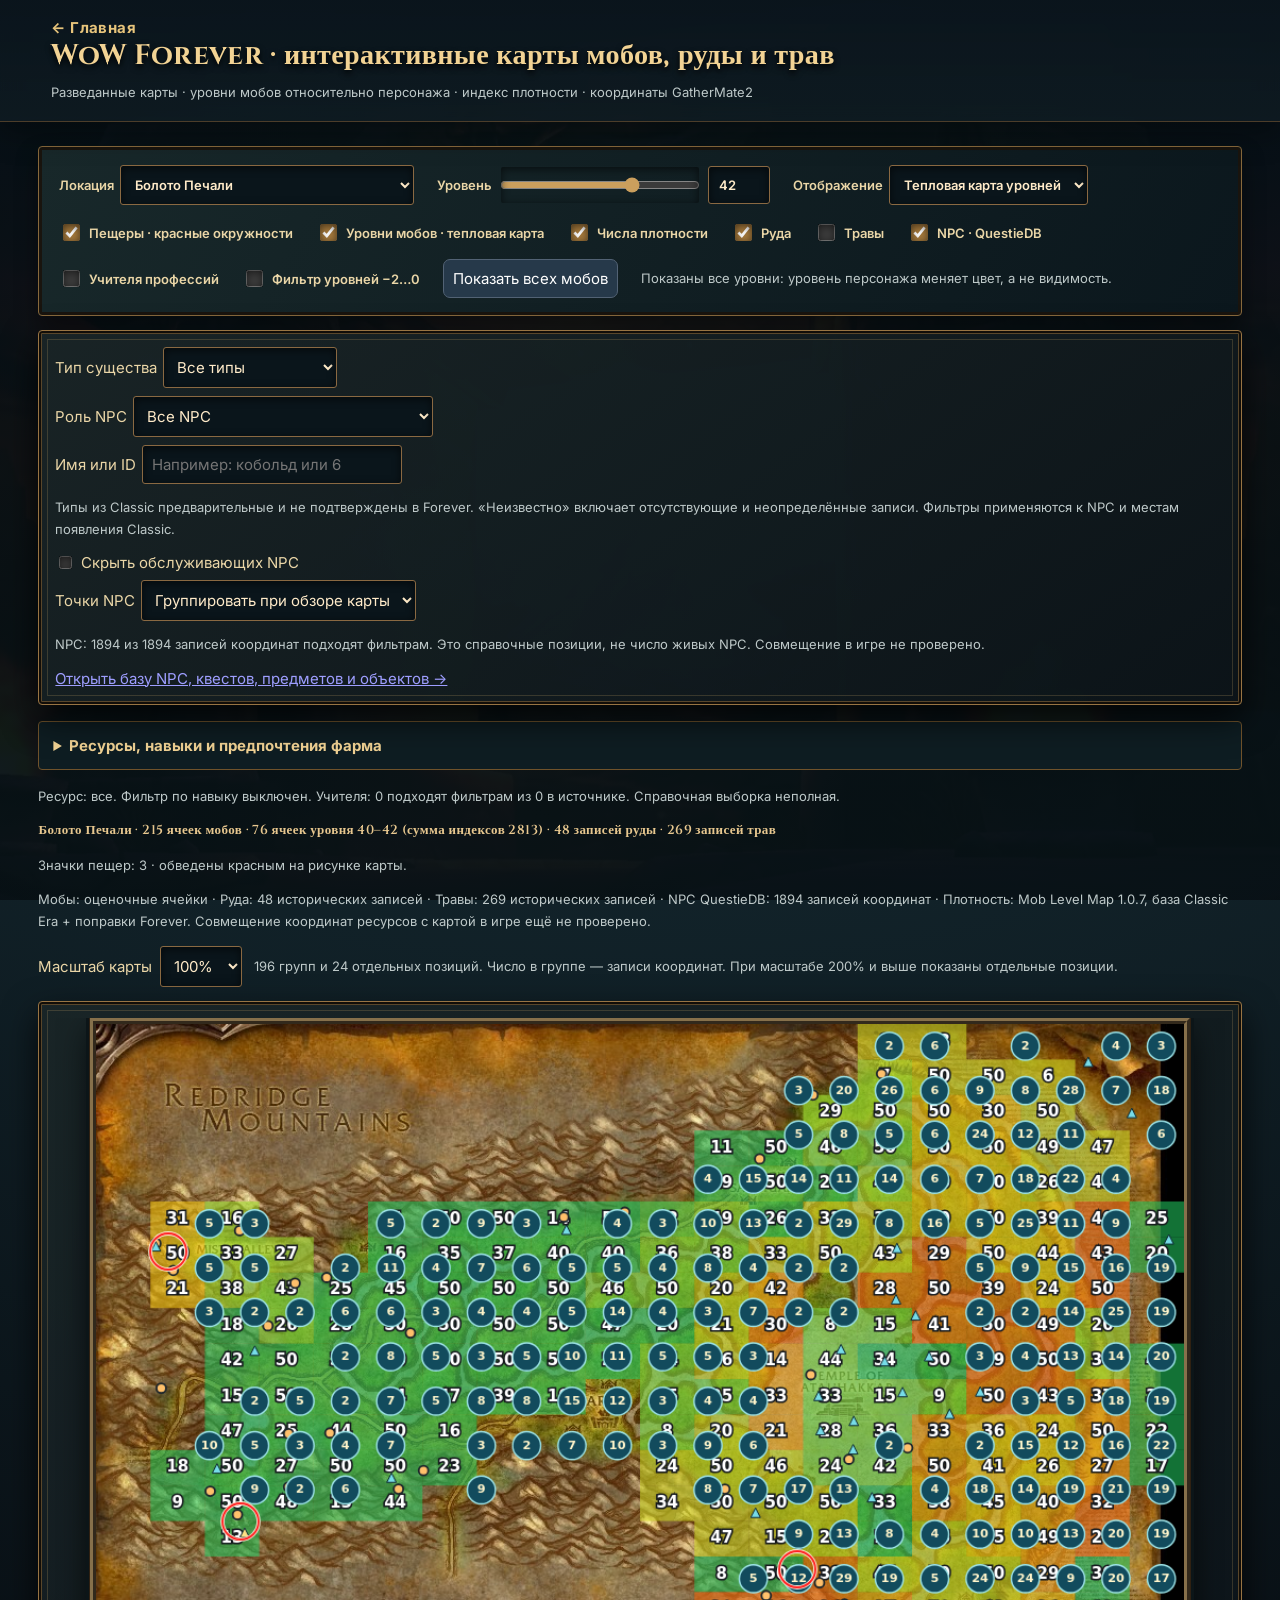
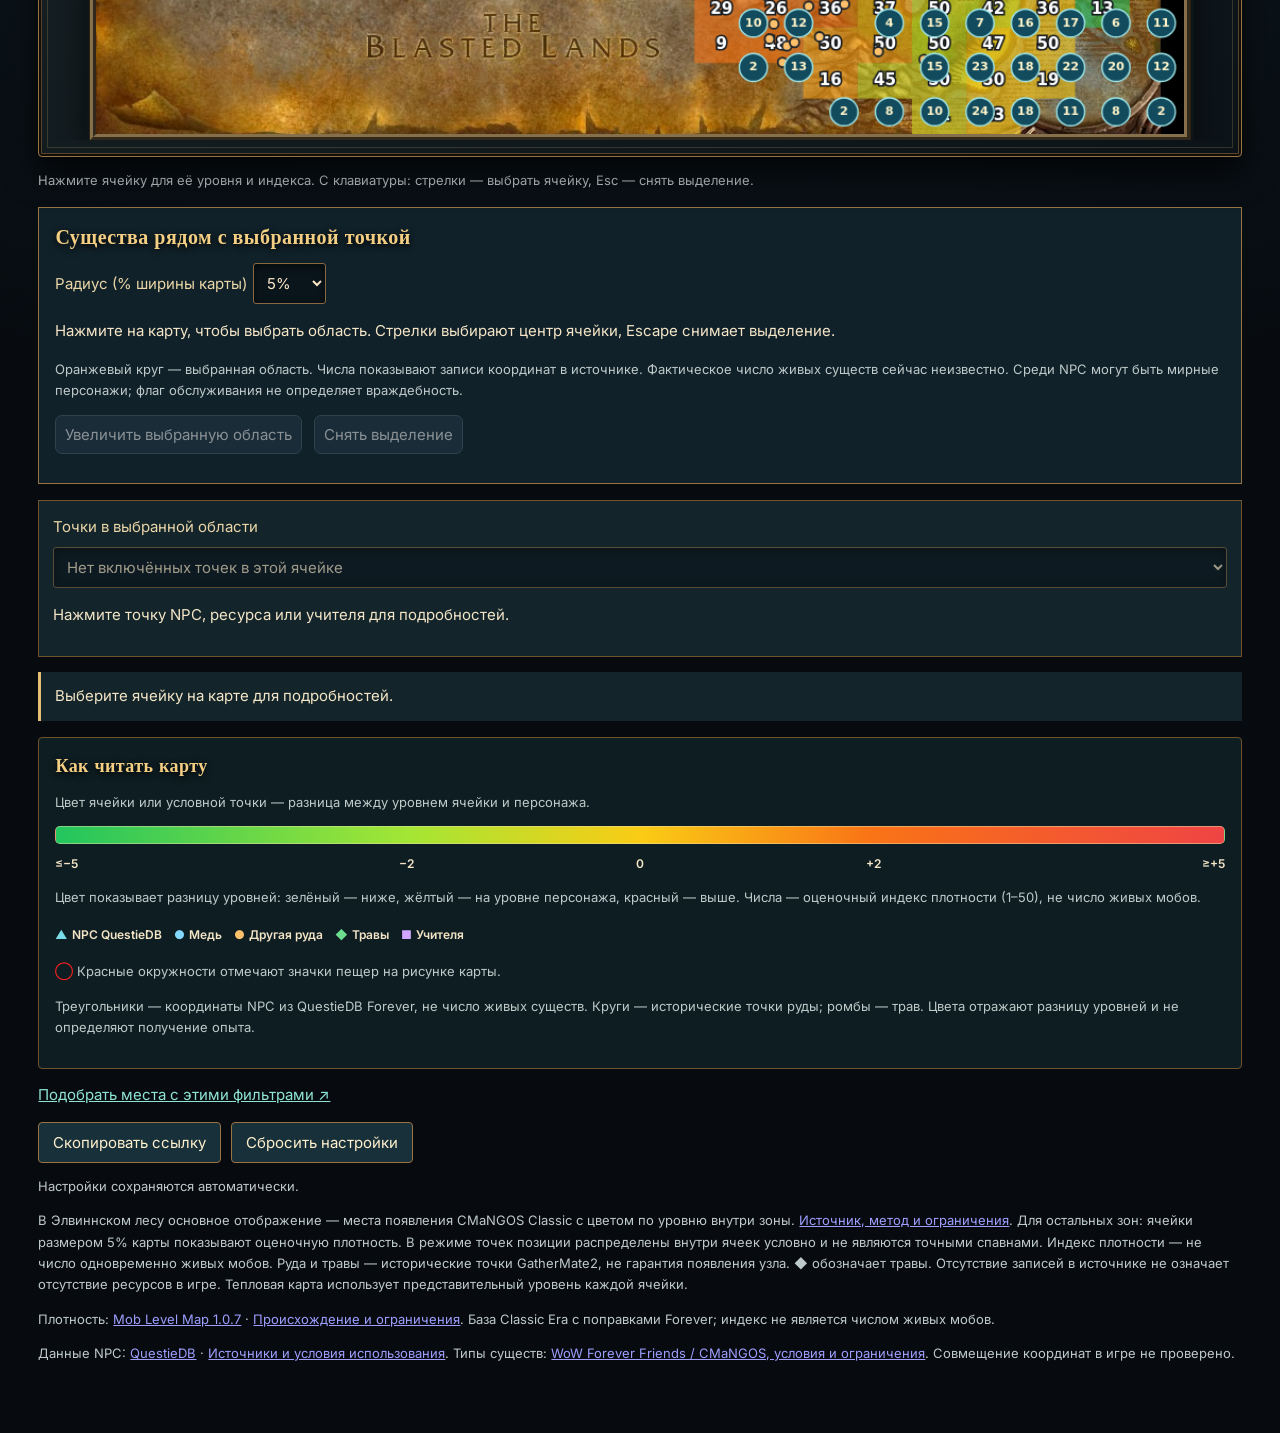
==== atlas.html @ eead0d4b "Render Elwynn Classic spawn locations with level colours and group limits Replace Elwynn's default c" ====
<!doctype html><html lang="ru"><head><meta charset="utf-8"><meta name="viewport" content="width=device-width,initial-scale=1"><title>WoW Forever — Атлас локаций</title><style>body{margin:0;background:#111922;color:#f0f4f7;font:15px system-ui}header{padding:16px 22px;background:#1b2936}h1{font-size:21px;margin:0 0 8px}main{max-width:1350px;margin:auto;padding:16px}.controls{display:flex;gap:14px;flex-wrap:wrap;align-items:center;margin-bottom:14px}select,input,button{background:#26394a;color:white;border:1px solid #526274;border-radius:7px;padding:9px;font:inherit}input[type=range]{width:200px}.panel{background:#1b2936;padding:12px;border-radius:10px}.mapwrap{position:relative;max-width:1100px;margin:auto}.mapwrap img{display:block;width:100%;height:auto}.mapwrap canvas{position:absolute;left:0;top:0;width:100%;height:100%}.legend{display:flex;flex-wrap:wrap;gap:9px;margin:10px 0}.legend span{display:flex;align-items:center;gap:4px}.dot{display:inline-block;width:13px;height:13px;border-radius:50%}.muted{color:#b4c4d0;font-size:13px}.error{color:#ffbf9a}label{display:inline-flex;align-items:center;gap:6px}#stats{margin:12px 0}.npc-filters label{display:flex;flex-wrap:wrap;gap:6px;margin-bottom:8px}.npc-filters input,.npc-filters select{max-width:100%;min-width:0;box-sizing:border-box}</style><link rel="stylesheet" href="forever-theme.css?v=heat1"><link rel="stylesheet" href="npc-area.css?v=1"><meta name="theme-color" content="#0a151b"></head><body><header><a href="index.html" style="color:#e7c47b;text-decoration:none;margin-right:18px">← Главная</a><h1>WoW Forever · интерактивные карты мобов, руды и трав</h1><div class="muted">Разведанные карты · уровни мобов относительно персонажа · индекс плотности · координаты GatherMate2</div></header><main><div id="data-error" class="panel error" role="alert" hidden><p>Не удалось загрузить данные атласа. Проверьте соединение и повторите загрузку.</p><button id="retry" type="button">Повторить загрузку</button></div><div class="controls"><label>Локация <select id="zone"></select></label><label>Уровень <input type="range" min="1" max="60" value="42" id="level"><input type="number" min="1" max="60" value="42" step="1" id="levelnum" style="width:62px"></label><label>Отображение <select id="mode"><option value="cells">Тепловая карта уровней</option><option value="dots">Условные точки</option></select></label><label><input type="checkbox" id="caves" checked> Пещеры · красные окружности</label><label><input type="checkbox" id="mobs" checked> Уровни мобов · тепловая карта</label><label><input type="checkbox" id="density" checked> Числа плотности</label><label><input type="checkbox" id="ores" checked> Руда</label><label><input type="checkbox" id="herbs"> Травы</label><label><input type="checkbox" id="npcs"> NPC · QuestieDB</label><label><input type="checkbox" id="trainers"> Учителя профессий</label><label id="trainer-faction-field" hidden>Фракция учителей<select id="faction"><option value="all">Все</option><option value="alliance">Альянс и нейтральные</option><option value="horde">Орда и нейтральные</option></select></label><label><input type="checkbox" id="only" > Фильтр уровней −2…0</label><button id="show-all-mobs" type="button" disabled>Показать всех мобов</button><span id="mob-level-scope" class="muted" role="status"></span></div><section class="panel npc-filters" aria-label="Фильтры NPC"><label>Тип существа <select id="npcType"><option value="all">Все типы</option></select></label> <label>Роль NPC <select id="npcRole"><option value="all">Все NPC</option><option value="quests">Начало и сдача квестов</option><option value="vendors">Торговцы</option><option value="trainers">Учителя всех профессий и классов</option></select></label> <label>Имя или ID <input id="npcQuery" type="search" maxlength="120" placeholder="Например: кобольд или 6"></label><p class="muted">Типы из Classic предварительные и не подтверждены в Forever. «Неизвестно» включает отсутствующие и неопределённые записи. Фильтры применяются к NPC и местам появления Classic.</p><label><input id="hideServices" type="checkbox"> Скрыть обслуживающих NPC</label><label>Точки NPC<select id="npcGrouping"><option value="auto">Группировать при обзоре карты</option><option value="points">Отдельные позиции</option></select></label><p id="npc-status" class="muted" role="status">Включите NPC, чтобы увидеть справочные координаты QuestieDB Forever.</p><button id="npc-retry" type="button" hidden>Повторить загрузку NPC</button><a href="database.html">Открыть базу NPC, квестов, предметов и объектов →</a></section><details class="resource-filters"><summary>Ресурсы, навыки и предпочтения фарма</summary><div class="filter-grid"><label>Цель<select id="focus"><option value="balanced">Мобы и ресурсы рядом</option><option value="mobs">Мобы</option><option value="ore">Руда</option><option value="herbs">Травы</option></select></label><label>Ресурс<select id="resource"><option value="all">Все ресурсы</option></select></label><label>Горное дело с бонусами<input id="miningSkill" type="number" min="0" max="400" step="1" value="300"></label><label>Травничество с бонусами<input id="herbalismSkill" type="number" min="0" max="400" step="1" value="300"></label><label><input id="skillFilter" type="checkbox"> Фильтровать по навыку</label><label><input id="unknownSkill" type="checkbox" checked> Показывать неизвестные требования</label></div><p class="muted">Укажите навык с учётом бонусов. Специальные предметы, позволяющие собирать без профессии, не учитываются. Пороги из справочника Forever; точки исторические.</p></details><p id="filter-status" class="muted" role="status"></p><div id="stats" class="muted" role="status"></div><p id="cave-status" class="muted" role="status"></p><p id="classic-spawn-status" class="muted" role="status"></p><p id="coverage" class="muted"></p><div class="area-controls"><label>Масштаб карты<select id="mapZoom"><option value="1">100%</option><option value="1.5">150%</option><option value="2">200%</option><option value="3">300%</option></select></label><span id="npc-cluster-status" class="muted" role="status"></span></div><div class="panel"><div class="map-viewport" id="map-viewport"><div class="mapwrap" id="map-area" tabindex="0" role="group" aria-label="Карта локации. Стрелки выбирают ячейку и круговую область, Escape снимает выделение." aria-describedby="density-hint cell-info"><img id="terrain" alt="Карта локации"><canvas id="overlay"></canvas><canvas id="cave-overlay" aria-hidden="true"></canvas></div></div></div><p id="density-hint" class="muted"></p><section class="area-panel" aria-labelledby="area-heading"><h2 id="area-heading">Существа рядом с выбранной точкой</h2><label>Радиус (% ширины карты) <select id="areaRadius"><option value="2">2%</option><option value="5" selected>5%</option><option value="10">10%</option><option value="20">20%</option></select></label><p id="area-status" role="status">Нажмите на карту, чтобы выбрать область.</p><p id="area-description" class="muted">Оранжевый круг — выбранная область. Числа показывают записи координат в источнике. Фактическое число живых существ сейчас неизвестно. Среди NPC могут быть мирные персонажи; флаг обслуживания не определяет враждебность.</p><div class="area-actions"><button id="area-enable-npcs" type="button">Включить NPC для подсчёта</button><button id="area-zoom" type="button" disabled>Увеличить выбранную область</button><button id="area-clear" type="button" disabled>Снять выделение</button></div><div id="area-table-wrap" class="area-table-wrap" tabindex="0" role="region" aria-label="Существа в выбранной области" hidden><table><caption class="muted">Позиции по NPC ID; типы Classic предварительные</caption><thead><tr><th scope="col">Существо</th><th scope="col">Уровни</th><th scope="col">Тип</th><th scope="col">Записей позиций</th></tr></thead><tbody id="area-rows"></tbody></table></div><p id="area-source" class="muted"></p></section><div id="map-tooltip" role="tooltip" hidden></div><section class="point-panel"><label for="point-options">Точки в выбранной области</label><select id="point-options" disabled><option>Выберите ячейку на карте</option></select><p id="point-info" role="status">Нажмите точку NPC, ресурса или учителя для подробностей.</p><a id="point-source" target="_blank" rel="noopener noreferrer" hidden>Источник справочных сведений ↗</a></section><p id="cell-info" class="cell-info" role="status">Выберите ячейку на карте для подробностей.</p><section class="legend-panel" aria-label="Легенда карты"><h2>Как читать карту</h2><p id="legend-description" class="muted">Цвет ячейки или условной точки — разница между уровнем ячейки и персонажа.</p><div id="level-heat-bar" class="level-heat-bar" role="img" aria-label="Цветовая шкала: от зелёного для уровней −5 и ниже до красного для +5 и выше; жёлтый — уровень персонажа"></div><div class="legend level-heat-ticks" id="legend"></div><p id="density-scale" class="muted"></p><div class="legend" id="resource-legend"></div><p class="muted"><span style="color:#ff2020">◯</span> Красные окружности отмечают значки пещер на рисунке карты.</p><p class="muted">Треугольники — координаты NPC из QuestieDB Forever, не число живых существ. Круги — исторические точки руды; ромбы — трав. Цвета отражают разницу уровней и не определяют получение опыта.</p></section><p><a id="farm-link" href="index.html">Подобрать места с этими фильтрами ↗</a></p><div class="settings-actions"><button id="share" type="button">Скопировать ссылку</button><button id="reset-settings" type="button">Сбросить настройки</button></div><p id="preference-status" class="muted"></p><p id="share-status" class="muted" role="status"></p><input id="share-link" aria-label="Ссылка на карту с настройками" readonly hidden><p class="muted">В Элвиннском лесу основное отображение — места появления CMaNGOS Classic с цветом по уровню внутри зоны. <a href="sources/classic_spawns/NOTICE.md">Источник, метод и ограничения</a>. Для остальных зон: ячейки размером 5% карты показывают оценочную плотность. В режиме точек позиции распределены внутри ячеек условно и не являются точными спавнами. Индекс плотности — не число одновременно живых мобов. Руда и травы — исторические точки GatherMate2, не гарантия появления узла. ◆ обозначает травы. Отсутствие записей в источнике не означает отсутствие ресурсов в игре. Тепловая карта использует представительный уровень каждой ячейки.</p><p class="muted">Плотность: <a href="https://www.curseforge.com/wow/addons/mob-levels/files/9605623">Mob Level Map 1.0.7</a> · <a href="sources/moblevels/NOTICE.md">Происхождение и ограничения</a>. База Classic Era с поправками Forever; индекс не является числом живых мобов.</p><p class="muted">Данные NPC: <a href="https://github.com/Questie/QuestieDB">QuestieDB</a> · <a href="sources/questie/NOTICE.md">Источники и условия использования</a>. Типы существ: <a href="sources/creature_types/NOTICE.md">WoW Forever Friends / CMaNGOS, условия и ограничения</a>. Совмещение координат в игре не проверено.</p></main><script src="app-core.js?v=density2"></script><script src="resources.js?v=3.5"></script><script src="creature-types.js?v=1"></script><script src="settings.js?v=allmobs1"></script><script src="npcs.js?v=classic5"></script><script src="npc-area.js?v=1"></script><script src="cave-icons.js?v=classic5"></script><script src="caves.js?v=1"></script><script src="classic-spawn-data.js?v=elwynn1"></script><script src="classic-spawns.js?v=elwynn1"></script><script src="atlas.js?v=elwynn1"></script></body></html>
---- forever-theme.css ----
/* WoW Forever Atlas — original fan-inspired interface, v3. Does not copy Blizzard's protected logo or UI assets. */
@import url('https://fonts.googleapis.com/css2?family=Cinzel:wght@400;500;600;700;800;900&family=Inter:wght@400;500;600;700&display=swap');
:root{color-scheme:dark;--gold:#f2d394;--muted-gold:#b99051;--teal:#66cfc3;--ink:#070d11;--pane:#10191b;--line:#70532b;--paper:#f4e5c7}
*{box-sizing:border-box}
html{scroll-behavior:smooth}
body{font-family:Inter,system-ui,sans-serif!important;color:var(--paper)!important;background-color:#090e12!important;background-image:radial-gradient(circle at 50% -18%,#395b64 0,transparent 37%),linear-gradient(#0b1319,#070b0d)!important}
body:before{background:linear-gradient(180deg,rgba(5,9,13,.38),rgba(5,10,13,.56) 40%,rgba(4,7,10,.93)),url('login-gates.jpg') center 27%/cover no-repeat!important;opacity:.94}
body:after{background:linear-gradient(90deg,rgba(2,4,6,.75),transparent 24%,transparent 76%,rgba(2,4,6,.75)),radial-gradient(ellipse at 50% 30%,transparent 19%,rgba(0,0,0,.61) 86%)!important}
header{position:relative;z-index:2;border-bottom:1px solid #85633888;background:linear-gradient(180deg,#0b151dec,#101d24c2)!important;backdrop-filter:blur(12px);box-shadow:0 10px 30px #0005}
header strong,.brand{font-family:Cinzel,Georgia,serif!important;font-weight:800!important;color:var(--gold)!important;letter-spacing:.14em!important;text-shadow:0 2px 2px #000,0 0 17px #b78b5266}
header a{font-weight:700!important;letter-spacing:.03em;transition:color .2s}
header a:hover{color:#fff2c7!important}
main{position:relative;z-index:1}
.eyebrow{color:#71d7cf!important;font:700 12px Inter,sans-serif!important;letter-spacing:.31em!important;text-shadow:0 0 15px #3ecabe77}
h1,h2,h3{font-family:Cinzel,Georgia,serif!important}
h1{color:#f5daa4!important;letter-spacing:.012em;text-shadow:0 3px 2px #000,0 5px 25px #000,0 0 38px #c7a05777!important}
h2{color:#f4cf83!important;letter-spacing:.025em;text-shadow:0 2px 7px #000}
p.lead{color:#e6ded0!important;font-size:16px!important;line-height:1.85!important;text-shadow:0 2px 5px #000}
.choices{gap:24px!important}
.choice,.panel,.search{position:relative;overflow:hidden;border:1px solid #987443!important;border-radius:4px!important;background:linear-gradient(145deg,#1a2527f5,#0c1419f5)!important;box-shadow:inset 0 0 0 2px #110d08,inset 0 0 0 3px #59462a,0 14px 34px #000b!important}
.choice:before,.panel:before,.search:before{content:"";position:absolute;pointer-events:none;inset:8px;border:1px solid #a78d5945}
.choice:after{content:"✦";position:absolute;right:20px;top:15px;font-size:19px;color:#a8844d66}
.choice{padding:36px!important;transition:transform .2s,border-color .2s,box-shadow .2s}
.choice:hover{transform:translateY(-3px);border-color:#e5ba73!important;box-shadow:inset 0 0 0 2px #110d08,inset 0 0 0 3px #84613a,0 18px 40px #000c!important}
.choice .symbol{font-size:39px!important;filter:drop-shadow(0 3px 10px #0008)}
.choice p{color:#c9d5d4!important;line-height:1.75!important}
.btn,button.btn{position:relative;border-radius:3px!important;border:1px solid #edc788!important;background:linear-gradient(180deg,#926a34,#5c3817)!important;color:#fff0ce!important;font-family:Cinzel,Georgia,serif!important;font-weight:800!important;letter-spacing:.025em;text-transform:uppercase;text-shadow:0 2px 3px #000!important;box-shadow:inset 0 1px #f5d29177,0 3px 0 #281607,0 8px 17px #0008!important;transition:filter .18s,transform .18s}
.btn:hover{filter:brightness(1.23);transform:translateY(-1px)}
.btn:active{transform:translateY(2px)}
.btn.secondary{background:linear-gradient(180deg,#356d70,#13383f)!important;border-color:#87cfcd!important}
.search{margin-top:36px!important;padding:28px!important}
.search h2{font-size:25px}
input,select{accent-color:#b98b4d;background:#0a151b!important;border:1px solid #8a6942!important;color:#ffebc9!important;border-radius:3px!important;box-shadow:inset 0 2px 9px #0009}
input:focus,select:focus,button:focus-visible,a:focus-visible{outline:2px solid #76d5ce!important;outline-offset:3px}
label{color:#ead6a7!important}
.result{background:linear-gradient(100deg,#142629,#0a1419)!important;border:1px solid #7b633b!important;box-shadow:inset 3px 0 #c9a05c}
.result strong{color:#f8d794!important;font-family:Cinzel,serif}
.result a{color:#8fe4d5!important;border-color:#5d9b94!important}
.rank{font-family:Cinzel,serif;font-weight:800!important;color:#efc26f!important}
.muted{color:#bec9c9!important}
footer{border-top:1px solid #634e35;background:#081015bb;letter-spacing:.05em}
@media(max-width:680px){h1{font-size:clamp(36px,12vw,60px)!important}.choice{padding:25px!important}.search{padding:20px!important}header strong{font-size:14px!important}main{padding-left:17px!important;padding-right:17px!important}}

/* Atlas application */
body:has(.mapwrap){background-image:radial-gradient(circle at 50% -15%,#1e3e47,#070b10 70%)!important}
body:has(.mapwrap):before{content:"";position:fixed;z-index:-1;inset:0;background:linear-gradient(#071015e8,#071015f6),url('login-gates.jpg') center/cover no-repeat!important}
body:has(.mapwrap) header{padding:18px clamp(18px,4vw,62px)!important}
body:has(.mapwrap) header h1{font-size:clamp(19px,2.2vw,29px)!important;color:#f2d394!important;text-shadow:0 3px 6px #000!important}
body:has(.mapwrap) main{max-width:1450px!important;padding:24px clamp(12px,3vw,48px) 55px!important}
.controls{padding:17px 20px;border:1px solid #87693c;border-radius:4px;background:linear-gradient(120deg,#18282a,#0b171d);box-shadow:inset 0 0 0 3px #19140e,0 11px 22px #0006;gap:15px 23px!important}
.controls label{font-weight:600!important;font-size:13px}
.controls select,.controls input{padding:10px!important}
.controls input[type=checkbox]{width:17px;height:17px;accent-color:#a77b3d}
.controls input[type=range]{accent-color:#cb9f5d}
.panel{padding:16px!important}
.mapwrap{border:6px ridge #86704b;outline:1px solid #302112;box-shadow:0 0 0 4px #0c1518,0 13px 30px #000b!important;background:#0b131a}
.mapwrap img{min-height:0;object-fit:contain;background:radial-gradient(#253743,#0e151b)}
.mapwrap canvas{pointer-events:none}
.legend{padding:13px 17px;border:1px solid #5d4c2e;background:#0e1d22;border-radius:3px;gap:12px!important}
.legend span{font:600 12px Inter,sans-serif;white-space:nowrap}
.legend .dot{border:1px solid #e7e1b4aa;box-shadow:0 0 9px #000}
#stats{font-family:Cinzel,Georgia,serif!important;font-weight:600;color:#e7c78f!important;letter-spacing:.03em}
body:has(.mapwrap) .muted{line-height:1.65!important}
@media(max-width:700px){.controls{padding:13px!important}.mapwrap{border-width:3px}.legend{gap:8px!important}}
@media(prefers-reduced-motion:reduce){*,*:before,*:after{scroll-behavior:auto!important;transition:none!important}}


/* Keep atlas controls within narrow viewports. */
.controls label{max-width:100%;min-width:0;flex-wrap:wrap}
.controls select{min-width:0;max-width:100%;flex:1}
.controls input[type=range]{width:min(200px,30vw);min-width:0}

#data-error{margin:16px 0;padding:14px!important}
#data-error[hidden]{display:none!important}
button:disabled,input:disabled,select:disabled{opacity:.6;cursor:wait}

/* Stage 3: reading density and preferences. */
.legend-panel{margin:16px 0;padding:16px;border:1px solid #70532b;background:#0e1d22;border-radius:4px}
.legend-panel h2{margin:0 0 8px;font-size:18px}
.legend-panel .legend{border:0;padding:6px 0;margin:6px 0}
.cell-info{padding:12px 14px;border-left:3px solid #e5bf72;background:#13252b;line-height:1.65}
.settings-actions{display:flex;gap:10px;flex-wrap:wrap;margin-top:18px}
.settings-actions button{font:inherit;padding:10px 14px;background:#173039;color:#fff0ce;border:1px solid #987443;border-radius:4px;cursor:pointer}
#share-link{width:100%;max-width:100%;padding:10px;box-sizing:border-box}
#share-link[hidden]{display:none!important}
#map-area:focus-visible{outline:2px solid #76d5ce;outline-offset:3px}
body.home .heading-bottom{text-shadow:none!important}

.resource-filters{margin:16px 0;padding:14px;border:1px solid #70532b;background:#0e1d22;border-radius:4px}
.resource-filters summary{cursor:pointer;color:#f2d394;font-weight:700}
.filter-grid{display:flex;flex-wrap:wrap;gap:14px;margin:16px 0 8px}
.filter-grid label{display:flex;flex-wrap:wrap;align-items:center;gap:7px;max-width:100%;min-width:0;font:13px system-ui}
.filter-grid select{max-width:100%;min-width:0;flex:1}
.filter-grid input[type=number]{width:80px}
.point-panel{padding:14px;margin:14px 0;background:#13252b;border:1px solid #70532b;line-height:1.6}
.point-panel label{display:block;margin-bottom:8px}
#point-options{width:100%;max-width:100%;min-width:0}
#point-info{white-space:pre-line}
#point-source,#farm-link{color:#8fe4d5}
#map-tooltip{position:fixed;z-index:10;max-width:min(280px,80vw);padding:8px 11px;background:#07151ff5;border:1px solid #d4b075;color:#fff0ce;font:13px/1.5 system-ui;pointer-events:none;box-shadow:0 4px 15px #0008}
#map-tooltip[hidden],#point-source[hidden]{display:none!important}

.filter-grid input[type=checkbox]{width:17px;height:17px;flex:0 0 17px;padding:0!important}

.controls label[hidden]{display:none!important}
.filter-grid select,.filter-grid input[type=number]{padding:9px;font:inherit;min-height:40px}

/* Relative mob-level heat map; density remains a separate numeric index. */
.level-heat-bar{height:18px;width:100%;border:1px solid #e8dfb080;border-radius:5px;box-sizing:border-box;margin-top:12px}
.legend-panel .level-heat-ticks{position:relative;display:block;height:24px}
.level-heat-ticks span{position:absolute;top:6px;transform:translateX(-50%);font-size:12px;white-space:nowrap}
.level-heat-ticks span:first-child{transform:none}
.level-heat-ticks span:last-child{transform:translateX(-100%)}
.level-heat-ticks .dot{display:none}
---- npc-area.css ----
.map-viewport{overflow:auto;position:relative;overscroll-behavior:contain;scrollbar-color:#b89350 #10232a}.map-viewport .mapwrap{box-sizing:border-box}.area-controls{display:flex;gap:12px;align-items:center;flex-wrap:wrap;margin:14px 0}.area-controls label{display:flex;gap:8px;flex-wrap:wrap;max-width:100%;min-width:0}.area-controls select{max-width:100%;min-width:0}.area-panel{margin:16px 0;padding:16px;border:1px solid #987443;background:#112129}.area-panel h2{font-size:20px;margin:0 0 12px}.area-actions{display:flex;gap:12px;flex-wrap:wrap;margin:12px 0}.area-table-wrap{max-height:360px;overflow:auto}.area-panel table{width:100%;border-collapse:collapse;table-layout:fixed;font-size:14px}.area-panel th,.area-panel td{padding:9px 6px;border-bottom:1px solid #36505b;text-align:left;overflow-wrap:anywhere}.area-panel th{background:#17313b;position:sticky;top:0;z-index:1}.area-panel th:first-child{width:36%}.area-panel th:last-child,.area-panel td:last-child{text-align:right}.area-panel small{display:block;color:#b6c8d0}.area-panel a{color:#efd28b}.area-panel [hidden]{display:none!important}.area-panel button:disabled{opacity:.5}.area-panel #area-status{line-height:1.65}.npc-filters label:has(input[type=checkbox]){align-items:center}@media(max-width:450px){.area-panel{padding:12px}.area-panel table{font-size:12px}.area-panel th,.area-panel td{padding:7px 4px}.area-panel h2{font-size:18px}}
.area-panel th:nth-child(2){width:13%}.area-panel th:nth-child(3){width:26%}.area-panel th:last-child{width:25%}
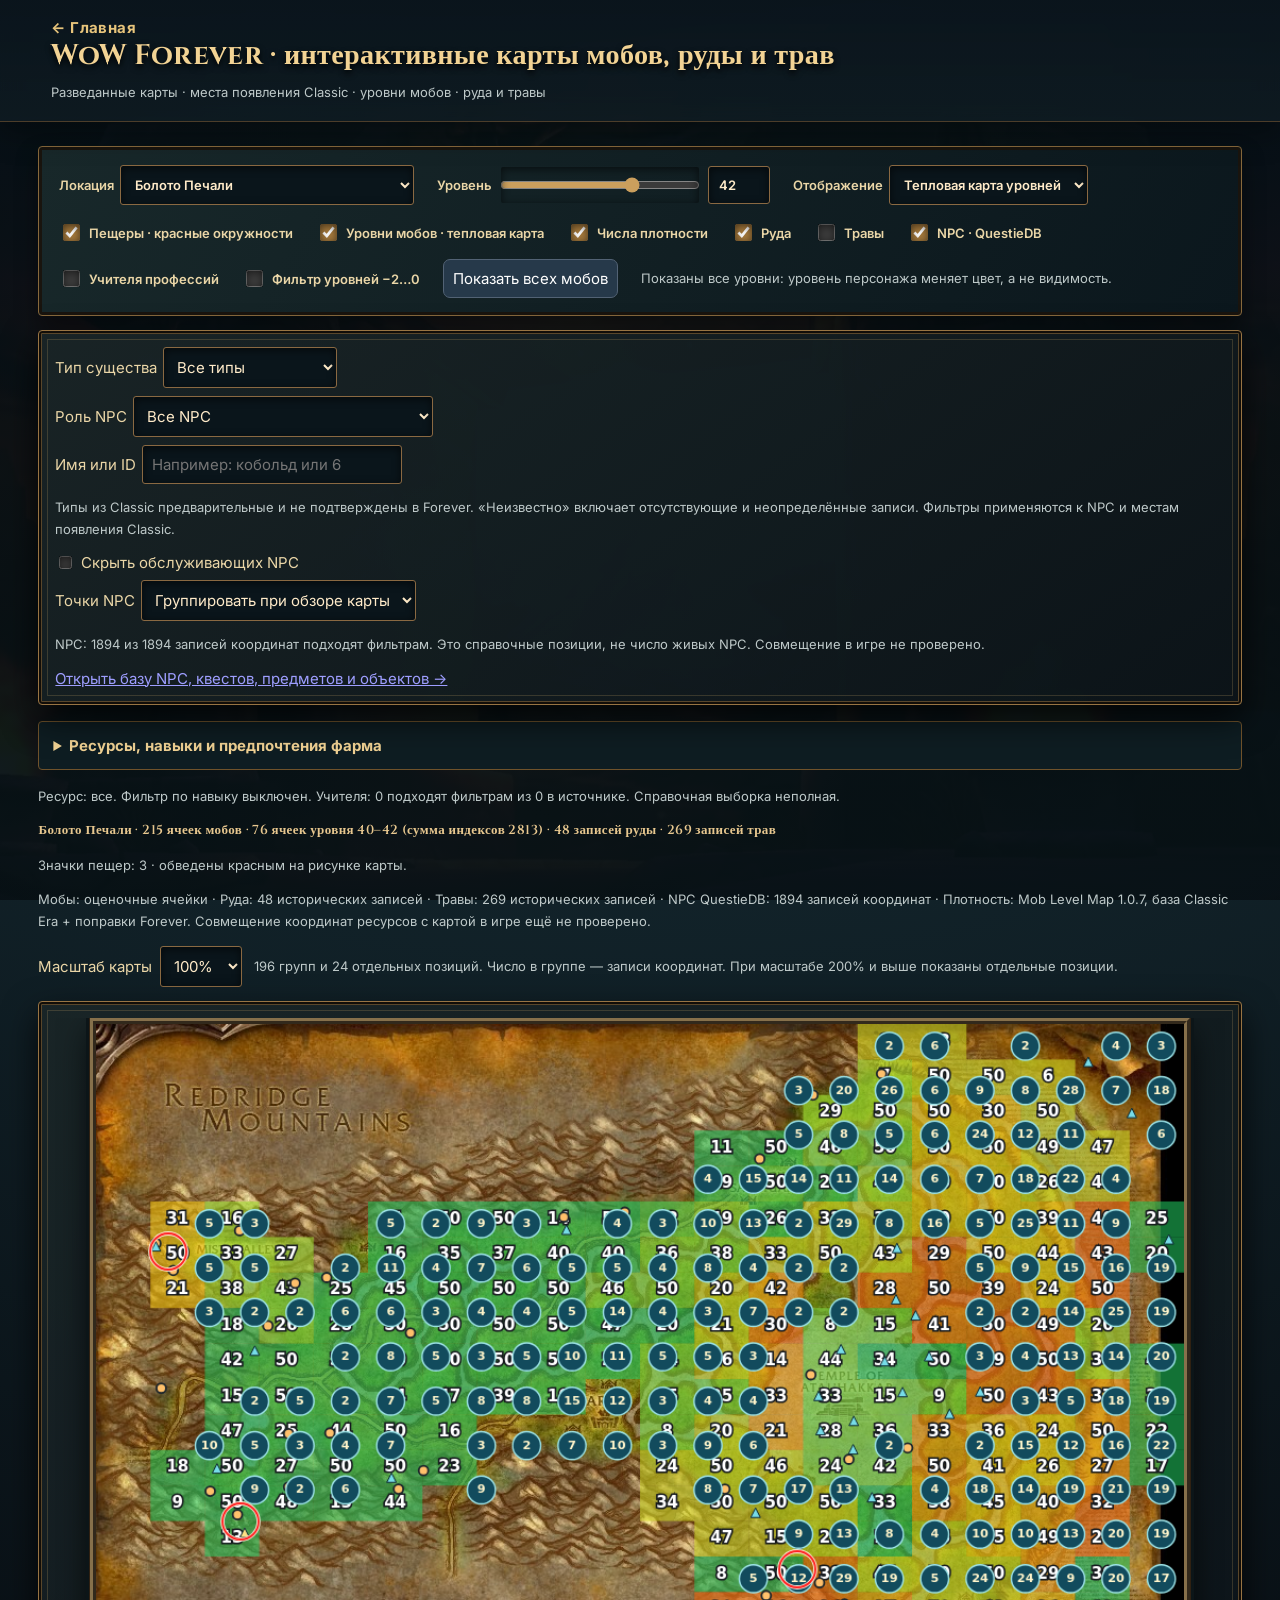
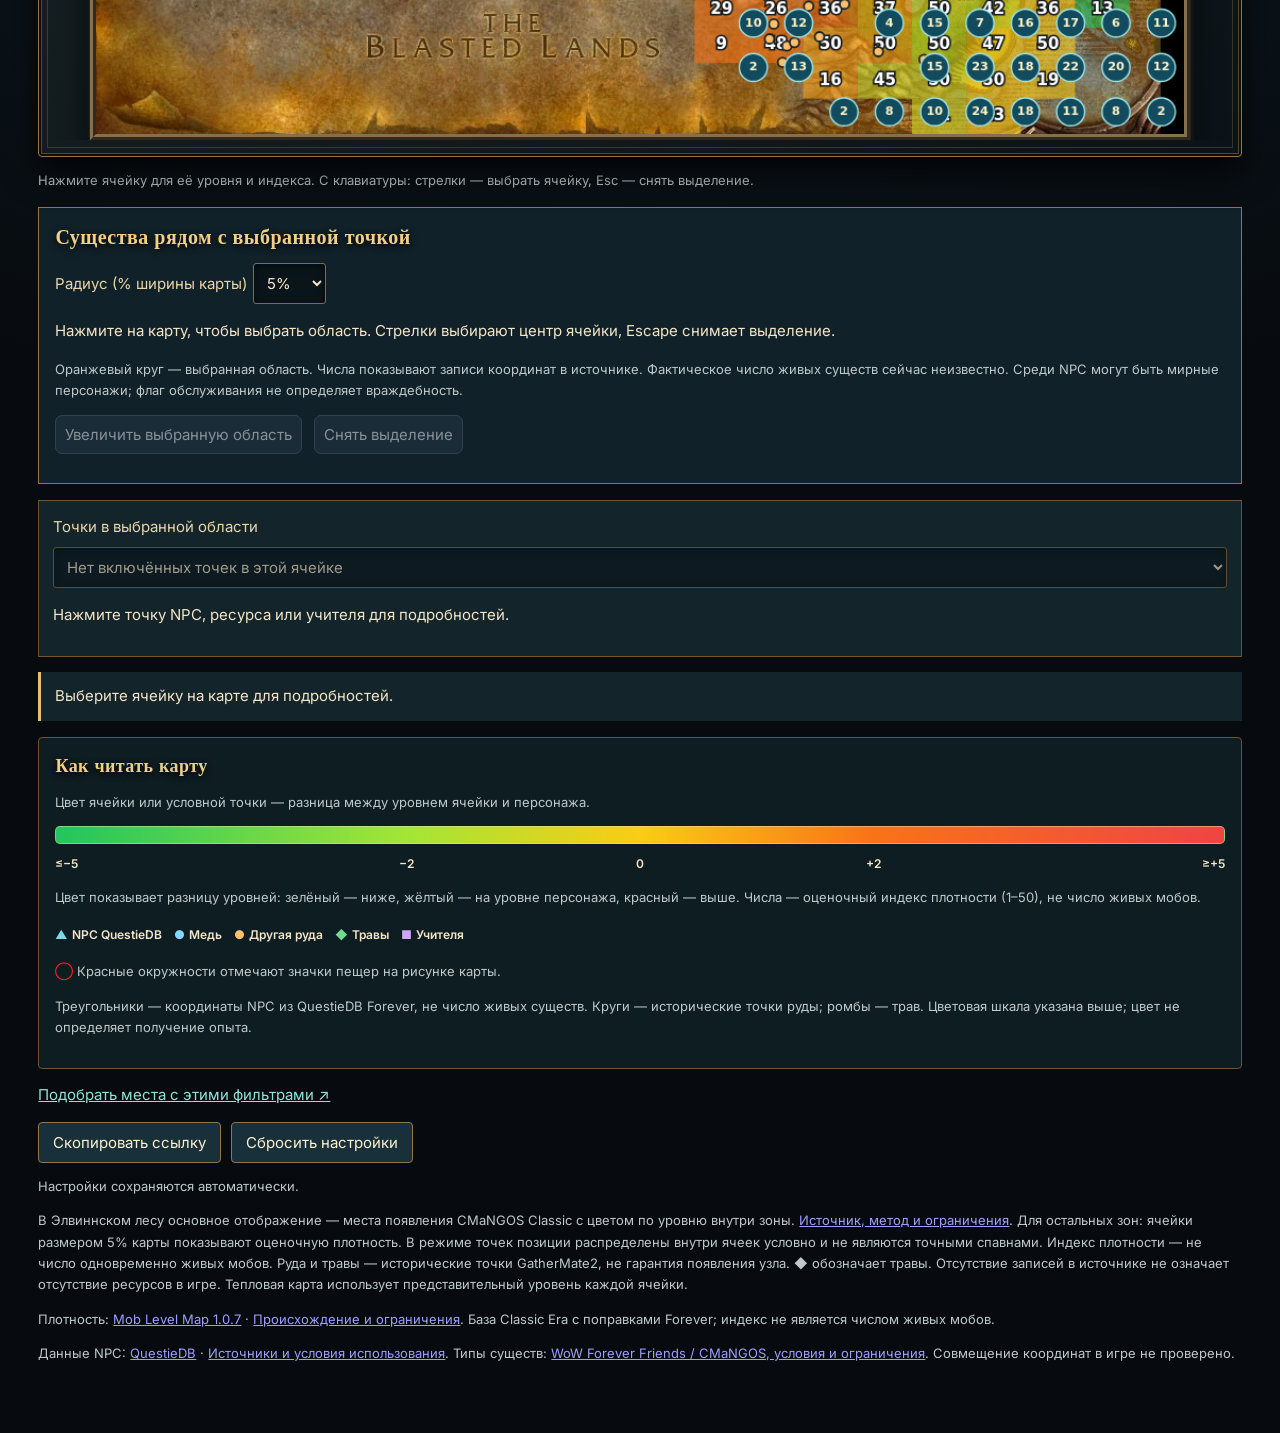
==== commit 25bf798c: "Clarify atlas level-scale descriptions and deployed-browser test context Use neutral shared-page wor" ====
--- a/atlas.html
+++ b/atlas.html
@@ -1 +1 @@
-<!doctype html><html lang="ru"><head><meta charset="utf-8"><meta name="viewport" content="width=device-width,initial-scale=1"><title>WoW Forever — Атлас локаций</title><style>body{margin:0;background:#111922;color:#f0f4f7;font:15px system-ui}header{padding:16px 22px;background:#1b2936}h1{font-size:21px;margin:0 0 8px}main{max-width:1350px;margin:auto;padding:16px}.controls{display:flex;gap:14px;flex-wrap:wrap;align-items:center;margin-bottom:14px}select,input,button{background:#26394a;color:white;border:1px solid #526274;border-radius:7px;padding:9px;font:inherit}input[type=range]{width:200px}.panel{background:#1b2936;padding:12px;border-radius:10px}.mapwrap{position:relative;max-width:1100px;margin:auto}.mapwrap img{display:block;width:100%;height:auto}.mapwrap canvas{position:absolute;left:0;top:0;width:100%;height:100%}.legend{display:flex;flex-wrap:wrap;gap:9px;margin:10px 0}.legend span{display:flex;align-items:center;gap:4px}.dot{display:inline-block;width:13px;height:13px;border-radius:50%}.muted{color:#b4c4d0;font-size:13px}.error{color:#ffbf9a}label{display:inline-flex;align-items:center;gap:6px}#stats{margin:12px 0}.npc-filters label{display:flex;flex-wrap:wrap;gap:6px;margin-bottom:8px}.npc-filters input,.npc-filters select{max-width:100%;min-width:0;box-sizing:border-box}</style><link rel="stylesheet" href="forever-theme.css?v=heat1"><link rel="stylesheet" href="npc-area.css?v=1"><meta name="theme-color" content="#0a151b"></head><body><header><a href="index.html" style="color:#e7c47b;text-decoration:none;margin-right:18px">← Главная</a><h1>WoW Forever · интерактивные карты мобов, руды и трав</h1><div class="muted">Разведанные карты · уровни мобов относительно персонажа · индекс плотности · координаты GatherMate2</div></header><main><div id="data-error" class="panel error" role="alert" hidden><p>Не удалось загрузить данные атласа. Проверьте соединение и повторите загрузку.</p><button id="retry" type="button">Повторить загрузку</button></div><div class="controls"><label>Локация <select id="zone"></select></label><label>Уровень <input type="range" min="1" max="60" value="42" id="level"><input type="number" min="1" max="60" value="42" step="1" id="levelnum" style="width:62px"></label><label>Отображение <select id="mode"><option value="cells">Тепловая карта уровней</option><option value="dots">Условные точки</option></select></label><label><input type="checkbox" id="caves" checked> Пещеры · красные окружности</label><label><input type="checkbox" id="mobs" checked> Уровни мобов · тепловая карта</label><label><input type="checkbox" id="density" checked> Числа плотности</label><label><input type="checkbox" id="ores" checked> Руда</label><label><input type="checkbox" id="herbs"> Травы</label><label><input type="checkbox" id="npcs"> NPC · QuestieDB</label><label><input type="checkbox" id="trainers"> Учителя профессий</label><label id="trainer-faction-field" hidden>Фракция учителей<select id="faction"><option value="all">Все</option><option value="alliance">Альянс и нейтральные</option><option value="horde">Орда и нейтральные</option></select></label><label><input type="checkbox" id="only" > Фильтр уровней −2…0</label><button id="show-all-mobs" type="button" disabled>Показать всех мобов</button><span id="mob-level-scope" class="muted" role="status"></span></div><section class="panel npc-filters" aria-label="Фильтры NPC"><label>Тип существа <select id="npcType"><option value="all">Все типы</option></select></label> <label>Роль NPC <select id="npcRole"><option value="all">Все NPC</option><option value="quests">Начало и сдача квестов</option><option value="vendors">Торговцы</option><option value="trainers">Учителя всех профессий и классов</option></select></label> <label>Имя или ID <input id="npcQuery" type="search" maxlength="120" placeholder="Например: кобольд или 6"></label><p class="muted">Типы из Classic предварительные и не подтверждены в Forever. «Неизвестно» включает отсутствующие и неопределённые записи. Фильтры применяются к NPC и местам появления Classic.</p><label><input id="hideServices" type="checkbox"> Скрыть обслуживающих NPC</label><label>Точки NPC<select id="npcGrouping"><option value="auto">Группировать при обзоре карты</option><option value="points">Отдельные позиции</option></select></label><p id="npc-status" class="muted" role="status">Включите NPC, чтобы увидеть справочные координаты QuestieDB Forever.</p><button id="npc-retry" type="button" hidden>Повторить загрузку NPC</button><a href="database.html">Открыть базу NPC, квестов, предметов и объектов →</a></section><details class="resource-filters"><summary>Ресурсы, навыки и предпочтения фарма</summary><div class="filter-grid"><label>Цель<select id="focus"><option value="balanced">Мобы и ресурсы рядом</option><option value="mobs">Мобы</option><option value="ore">Руда</option><option value="herbs">Травы</option></select></label><label>Ресурс<select id="resource"><option value="all">Все ресурсы</option></select></label><label>Горное дело с бонусами<input id="miningSkill" type="number" min="0" max="400" step="1" value="300"></label><label>Травничество с бонусами<input id="herbalismSkill" type="number" min="0" max="400" step="1" value="300"></label><label><input id="skillFilter" type="checkbox"> Фильтровать по навыку</label><label><input id="unknownSkill" type="checkbox" checked> Показывать неизвестные требования</label></div><p class="muted">Укажите навык с учётом бонусов. Специальные предметы, позволяющие собирать без профессии, не учитываются. Пороги из справочника Forever; точки исторические.</p></details><p id="filter-status" class="muted" role="status"></p><div id="stats" class="muted" role="status"></div><p id="cave-status" class="muted" role="status"></p><p id="classic-spawn-status" class="muted" role="status"></p><p id="coverage" class="muted"></p><div class="area-controls"><label>Масштаб карты<select id="mapZoom"><option value="1">100%</option><option value="1.5">150%</option><option value="2">200%</option><option value="3">300%</option></select></label><span id="npc-cluster-status" class="muted" role="status"></span></div><div class="panel"><div class="map-viewport" id="map-viewport"><div class="mapwrap" id="map-area" tabindex="0" role="group" aria-label="Карта локации. Стрелки выбирают ячейку и круговую область, Escape снимает выделение." aria-describedby="density-hint cell-info"><img id="terrain" alt="Карта локации"><canvas id="overlay"></canvas><canvas id="cave-overlay" aria-hidden="true"></canvas></div></div></div><p id="density-hint" class="muted"></p><section class="area-panel" aria-labelledby="area-heading"><h2 id="area-heading">Существа рядом с выбранной точкой</h2><label>Радиус (% ширины карты) <select id="areaRadius"><option value="2">2%</option><option value="5" selected>5%</option><option value="10">10%</option><option value="20">20%</option></select></label><p id="area-status" role="status">Нажмите на карту, чтобы выбрать область.</p><p id="area-description" class="muted">Оранжевый круг — выбранная область. Числа показывают записи координат в источнике. Фактическое число живых существ сейчас неизвестно. Среди NPC могут быть мирные персонажи; флаг обслуживания не определяет враждебность.</p><div class="area-actions"><button id="area-enable-npcs" type="button">Включить NPC для подсчёта</button><button id="area-zoom" type="button" disabled>Увеличить выбранную область</button><button id="area-clear" type="button" disabled>Снять выделение</button></div><div id="area-table-wrap" class="area-table-wrap" tabindex="0" role="region" aria-label="Существа в выбранной области" hidden><table><caption class="muted">Позиции по NPC ID; типы Classic предварительные</caption><thead><tr><th scope="col">Существо</th><th scope="col">Уровни</th><th scope="col">Тип</th><th scope="col">Записей позиций</th></tr></thead><tbody id="area-rows"></tbody></table></div><p id="area-source" class="muted"></p></section><div id="map-tooltip" role="tooltip" hidden></div><section class="point-panel"><label for="point-options">Точки в выбранной области</label><select id="point-options" disabled><option>Выберите ячейку на карте</option></select><p id="point-info" role="status">Нажмите точку NPC, ресурса или учителя для подробностей.</p><a id="point-source" target="_blank" rel="noopener noreferrer" hidden>Источник справочных сведений ↗</a></section><p id="cell-info" class="cell-info" role="status">Выберите ячейку на карте для подробностей.</p><section class="legend-panel" aria-label="Легенда карты"><h2>Как читать карту</h2><p id="legend-description" class="muted">Цвет ячейки или условной точки — разница между уровнем ячейки и персонажа.</p><div id="level-heat-bar" class="level-heat-bar" role="img" aria-label="Цветовая шкала: от зелёного для уровней −5 и ниже до красного для +5 и выше; жёлтый — уровень персонажа"></div><div class="legend level-heat-ticks" id="legend"></div><p id="density-scale" class="muted"></p><div class="legend" id="resource-legend"></div><p class="muted"><span style="color:#ff2020">◯</span> Красные окружности отмечают значки пещер на рисунке карты.</p><p class="muted">Треугольники — координаты NPC из QuestieDB Forever, не число живых существ. Круги — исторические точки руды; ромбы — трав. Цвета отражают разницу уровней и не определяют получение опыта.</p></section><p><a id="farm-link" href="index.html">Подобрать места с этими фильтрами ↗</a></p><div class="settings-actions"><button id="share" type="button">Скопировать ссылку</button><button id="reset-settings" type="button">Сбросить настройки</button></div><p id="preference-status" class="muted"></p><p id="share-status" class="muted" role="status"></p><input id="share-link" aria-label="Ссылка на карту с настройками" readonly hidden><p class="muted">В Элвиннском лесу основное отображение — места появления CMaNGOS Classic с цветом по уровню внутри зоны. <a href="sources/classic_spawns/NOTICE.md">Источник, метод и ограничения</a>. Для остальных зон: ячейки размером 5% карты показывают оценочную плотность. В режиме точек позиции распределены внутри ячеек условно и не являются точными спавнами. Индекс плотности — не число одновременно живых мобов. Руда и травы — исторические точки GatherMate2, не гарантия появления узла. ◆ обозначает травы. Отсутствие записей в источнике не означает отсутствие ресурсов в игре. Тепловая карта использует представительный уровень каждой ячейки.</p><p class="muted">Плотность: <a href="https://www.curseforge.com/wow/addons/mob-levels/files/9605623">Mob Level Map 1.0.7</a> · <a href="sources/moblevels/NOTICE.md">Происхождение и ограничения</a>. База Classic Era с поправками Forever; индекс не является числом живых мобов.</p><p class="muted">Данные NPC: <a href="https://github.com/Questie/QuestieDB">QuestieDB</a> · <a href="sources/questie/NOTICE.md">Источники и условия использования</a>. Типы существ: <a href="sources/creature_types/NOTICE.md">WoW Forever Friends / CMaNGOS, условия и ограничения</a>. Совмещение координат в игре не проверено.</p></main><script src="app-core.js?v=density2"></script><script src="resources.js?v=3.5"></script><script src="creature-types.js?v=1"></script><script src="settings.js?v=allmobs1"></script><script src="npcs.js?v=classic5"></script><script src="npc-area.js?v=1"></script><script src="cave-icons.js?v=classic5"></script><script src="caves.js?v=1"></script><script src="classic-spawn-data.js?v=elwynn1"></script><script src="classic-spawns.js?v=elwynn1"></script><script src="atlas.js?v=elwynn1"></script></body></html>
+<!doctype html><html lang="ru"><head><meta charset="utf-8"><meta name="viewport" content="width=device-width,initial-scale=1"><title>WoW Forever — Атлас локаций</title><style>body{margin:0;background:#111922;color:#f0f4f7;font:15px system-ui}header{padding:16px 22px;background:#1b2936}h1{font-size:21px;margin:0 0 8px}main{max-width:1350px;margin:auto;padding:16px}.controls{display:flex;gap:14px;flex-wrap:wrap;align-items:center;margin-bottom:14px}select,input,button{background:#26394a;color:white;border:1px solid #526274;border-radius:7px;padding:9px;font:inherit}input[type=range]{width:200px}.panel{background:#1b2936;padding:12px;border-radius:10px}.mapwrap{position:relative;max-width:1100px;margin:auto}.mapwrap img{display:block;width:100%;height:auto}.mapwrap canvas{position:absolute;left:0;top:0;width:100%;height:100%}.legend{display:flex;flex-wrap:wrap;gap:9px;margin:10px 0}.legend span{display:flex;align-items:center;gap:4px}.dot{display:inline-block;width:13px;height:13px;border-radius:50%}.muted{color:#b4c4d0;font-size:13px}.error{color:#ffbf9a}label{display:inline-flex;align-items:center;gap:6px}#stats{margin:12px 0}.npc-filters label{display:flex;flex-wrap:wrap;gap:6px;margin-bottom:8px}.npc-filters input,.npc-filters select{max-width:100%;min-width:0;box-sizing:border-box}</style><link rel="stylesheet" href="forever-theme.css?v=heat1"><link rel="stylesheet" href="npc-area.css?v=1"><meta name="theme-color" content="#0a151b"></head><body><header><a href="index.html" style="color:#e7c47b;text-decoration:none;margin-right:18px">← Главная</a><h1>WoW Forever · интерактивные карты мобов, руды и трав</h1><div class="muted">Разведанные карты · места появления Classic · уровни мобов · руда и травы</div></header><main><div id="data-error" class="panel error" role="alert" hidden><p>Не удалось загрузить данные атласа. Проверьте соединение и повторите загрузку.</p><button id="retry" type="button">Повторить загрузку</button></div><div class="controls"><label>Локация <select id="zone"></select></label><label>Уровень <input type="range" min="1" max="60" value="42" id="level"><input type="number" min="1" max="60" value="42" step="1" id="levelnum" style="width:62px"></label><label>Отображение <select id="mode"><option value="cells">Тепловая карта уровней</option><option value="dots">Условные точки</option></select></label><label><input type="checkbox" id="caves" checked> Пещеры · красные окружности</label><label><input type="checkbox" id="mobs" checked> Уровни мобов · тепловая карта</label><label><input type="checkbox" id="density" checked> Числа плотности</label><label><input type="checkbox" id="ores" checked> Руда</label><label><input type="checkbox" id="herbs"> Травы</label><label><input type="checkbox" id="npcs"> NPC · QuestieDB</label><label><input type="checkbox" id="trainers"> Учителя профессий</label><label id="trainer-faction-field" hidden>Фракция учителей<select id="faction"><option value="all">Все</option><option value="alliance">Альянс и нейтральные</option><option value="horde">Орда и нейтральные</option></select></label><label><input type="checkbox" id="only" > Фильтр уровней −2…0</label><button id="show-all-mobs" type="button" disabled>Показать всех мобов</button><span id="mob-level-scope" class="muted" role="status"></span></div><section class="panel npc-filters" aria-label="Фильтры NPC"><label>Тип существа <select id="npcType"><option value="all">Все типы</option></select></label> <label>Роль NPC <select id="npcRole"><option value="all">Все NPC</option><option value="quests">Начало и сдача квестов</option><option value="vendors">Торговцы</option><option value="trainers">Учителя всех профессий и классов</option></select></label> <label>Имя или ID <input id="npcQuery" type="search" maxlength="120" placeholder="Например: кобольд или 6"></label><p class="muted">Типы из Classic предварительные и не подтверждены в Forever. «Неизвестно» включает отсутствующие и неопределённые записи. Фильтры применяются к NPC и местам появления Classic.</p><label><input id="hideServices" type="checkbox"> Скрыть обслуживающих NPC</label><label>Точки NPC<select id="npcGrouping"><option value="auto">Группировать при обзоре карты</option><option value="points">Отдельные позиции</option></select></label><p id="npc-status" class="muted" role="status">Включите NPC, чтобы увидеть справочные координаты QuestieDB Forever.</p><button id="npc-retry" type="button" hidden>Повторить загрузку NPC</button><a href="database.html">Открыть базу NPC, квестов, предметов и объектов →</a></section><details class="resource-filters"><summary>Ресурсы, навыки и предпочтения фарма</summary><div class="filter-grid"><label>Цель<select id="focus"><option value="balanced">Мобы и ресурсы рядом</option><option value="mobs">Мобы</option><option value="ore">Руда</option><option value="herbs">Травы</option></select></label><label>Ресурс<select id="resource"><option value="all">Все ресурсы</option></select></label><label>Горное дело с бонусами<input id="miningSkill" type="number" min="0" max="400" step="1" value="300"></label><label>Травничество с бонусами<input id="herbalismSkill" type="number" min="0" max="400" step="1" value="300"></label><label><input id="skillFilter" type="checkbox"> Фильтровать по навыку</label><label><input id="unknownSkill" type="checkbox" checked> Показывать неизвестные требования</label></div><p class="muted">Укажите навык с учётом бонусов. Специальные предметы, позволяющие собирать без профессии, не учитываются. Пороги из справочника Forever; точки исторические.</p></details><p id="filter-status" class="muted" role="status"></p><div id="stats" class="muted" role="status"></div><p id="cave-status" class="muted" role="status"></p><p id="classic-spawn-status" class="muted" role="status"></p><p id="coverage" class="muted"></p><div class="area-controls"><label>Масштаб карты<select id="mapZoom"><option value="1">100%</option><option value="1.5">150%</option><option value="2">200%</option><option value="3">300%</option></select></label><span id="npc-cluster-status" class="muted" role="status"></span></div><div class="panel"><div class="map-viewport" id="map-viewport"><div class="mapwrap" id="map-area" tabindex="0" role="group" aria-label="Карта локации. Стрелки выбирают ячейку и круговую область, Escape снимает выделение." aria-describedby="density-hint cell-info"><img id="terrain" alt="Карта локации"><canvas id="overlay"></canvas><canvas id="cave-overlay" aria-hidden="true"></canvas></div></div></div><p id="density-hint" class="muted"></p><section class="area-panel" aria-labelledby="area-heading"><h2 id="area-heading">Существа рядом с выбранной точкой</h2><label>Радиус (% ширины карты) <select id="areaRadius"><option value="2">2%</option><option value="5" selected>5%</option><option value="10">10%</option><option value="20">20%</option></select></label><p id="area-status" role="status">Нажмите на карту, чтобы выбрать область.</p><p id="area-description" class="muted">Оранжевый круг — выбранная область. Числа показывают записи координат в источнике. Фактическое число живых существ сейчас неизвестно. Среди NPC могут быть мирные персонажи; флаг обслуживания не определяет враждебность.</p><div class="area-actions"><button id="area-enable-npcs" type="button">Включить NPC для подсчёта</button><button id="area-zoom" type="button" disabled>Увеличить выбранную область</button><button id="area-clear" type="button" disabled>Снять выделение</button></div><div id="area-table-wrap" class="area-table-wrap" tabindex="0" role="region" aria-label="Существа в выбранной области" hidden><table><caption class="muted">Позиции по NPC ID; типы Classic предварительные</caption><thead><tr><th scope="col">Существо</th><th scope="col">Уровни</th><th scope="col">Тип</th><th scope="col">Записей позиций</th></tr></thead><tbody id="area-rows"></tbody></table></div><p id="area-source" class="muted"></p></section><div id="map-tooltip" role="tooltip" hidden></div><section class="point-panel"><label for="point-options">Точки в выбранной области</label><select id="point-options" disabled><option>Выберите ячейку на карте</option></select><p id="point-info" role="status">Нажмите точку NPC, ресурса или учителя для подробностей.</p><a id="point-source" target="_blank" rel="noopener noreferrer" hidden>Источник справочных сведений ↗</a></section><p id="cell-info" class="cell-info" role="status">Выберите ячейку на карте для подробностей.</p><section class="legend-panel" aria-label="Легенда карты"><h2>Как читать карту</h2><p id="legend-description" class="muted">Цвет ячейки или условной точки — разница между уровнем ячейки и персонажа.</p><div id="level-heat-bar" class="level-heat-bar" role="img" aria-label="Цветовая шкала: от зелёного для уровней −5 и ниже до красного для +5 и выше; жёлтый — уровень персонажа"></div><div class="legend level-heat-ticks" id="legend"></div><p id="density-scale" class="muted"></p><div class="legend" id="resource-legend"></div><p class="muted"><span style="color:#ff2020">◯</span> Красные окружности отмечают значки пещер на рисунке карты.</p><p class="muted">Треугольники — координаты NPC из QuestieDB Forever, не число живых существ. Круги — исторические точки руды; ромбы — трав. Цветовая шкала указана выше; цвет не определяет получение опыта.</p></section><p><a id="farm-link" href="index.html">Подобрать места с этими фильтрами ↗</a></p><div class="settings-actions"><button id="share" type="button">Скопировать ссылку</button><button id="reset-settings" type="button">Сбросить настройки</button></div><p id="preference-status" class="muted"></p><p id="share-status" class="muted" role="status"></p><input id="share-link" aria-label="Ссылка на карту с настройками" readonly hidden><p class="muted">В Элвиннском лесу основное отображение — места появления CMaNGOS Classic с цветом по уровню внутри зоны. <a href="sources/classic_spawns/NOTICE.md">Источник, метод и ограничения</a>. Для остальных зон: ячейки размером 5% карты показывают оценочную плотность. В режиме точек позиции распределены внутри ячеек условно и не являются точными спавнами. Индекс плотности — не число одновременно живых мобов. Руда и травы — исторические точки GatherMate2, не гарантия появления узла. ◆ обозначает травы. Отсутствие записей в источнике не означает отсутствие ресурсов в игре. Тепловая карта использует представительный уровень каждой ячейки.</p><p class="muted">Плотность: <a href="https://www.curseforge.com/wow/addons/mob-levels/files/9605623">Mob Level Map 1.0.7</a> · <a href="sources/moblevels/NOTICE.md">Происхождение и ограничения</a>. База Classic Era с поправками Forever; индекс не является числом живых мобов.</p><p class="muted">Данные NPC: <a href="https://github.com/Questie/QuestieDB">QuestieDB</a> · <a href="sources/questie/NOTICE.md">Источники и условия использования</a>. Типы существ: <a href="sources/creature_types/NOTICE.md">WoW Forever Friends / CMaNGOS, условия и ограничения</a>. Совмещение координат в игре не проверено.</p></main><script src="app-core.js?v=density2"></script><script src="resources.js?v=3.5"></script><script src="creature-types.js?v=1"></script><script src="settings.js?v=allmobs1"></script><script src="npcs.js?v=classic5"></script><script src="npc-area.js?v=1"></script><script src="cave-icons.js?v=classic5"></script><script src="caves.js?v=1"></script><script src="classic-spawn-data.js?v=elwynn1"></script><script src="classic-spawns.js?v=elwynn1"></script><script src="atlas.js?v=elwynn1"></script></body></html>
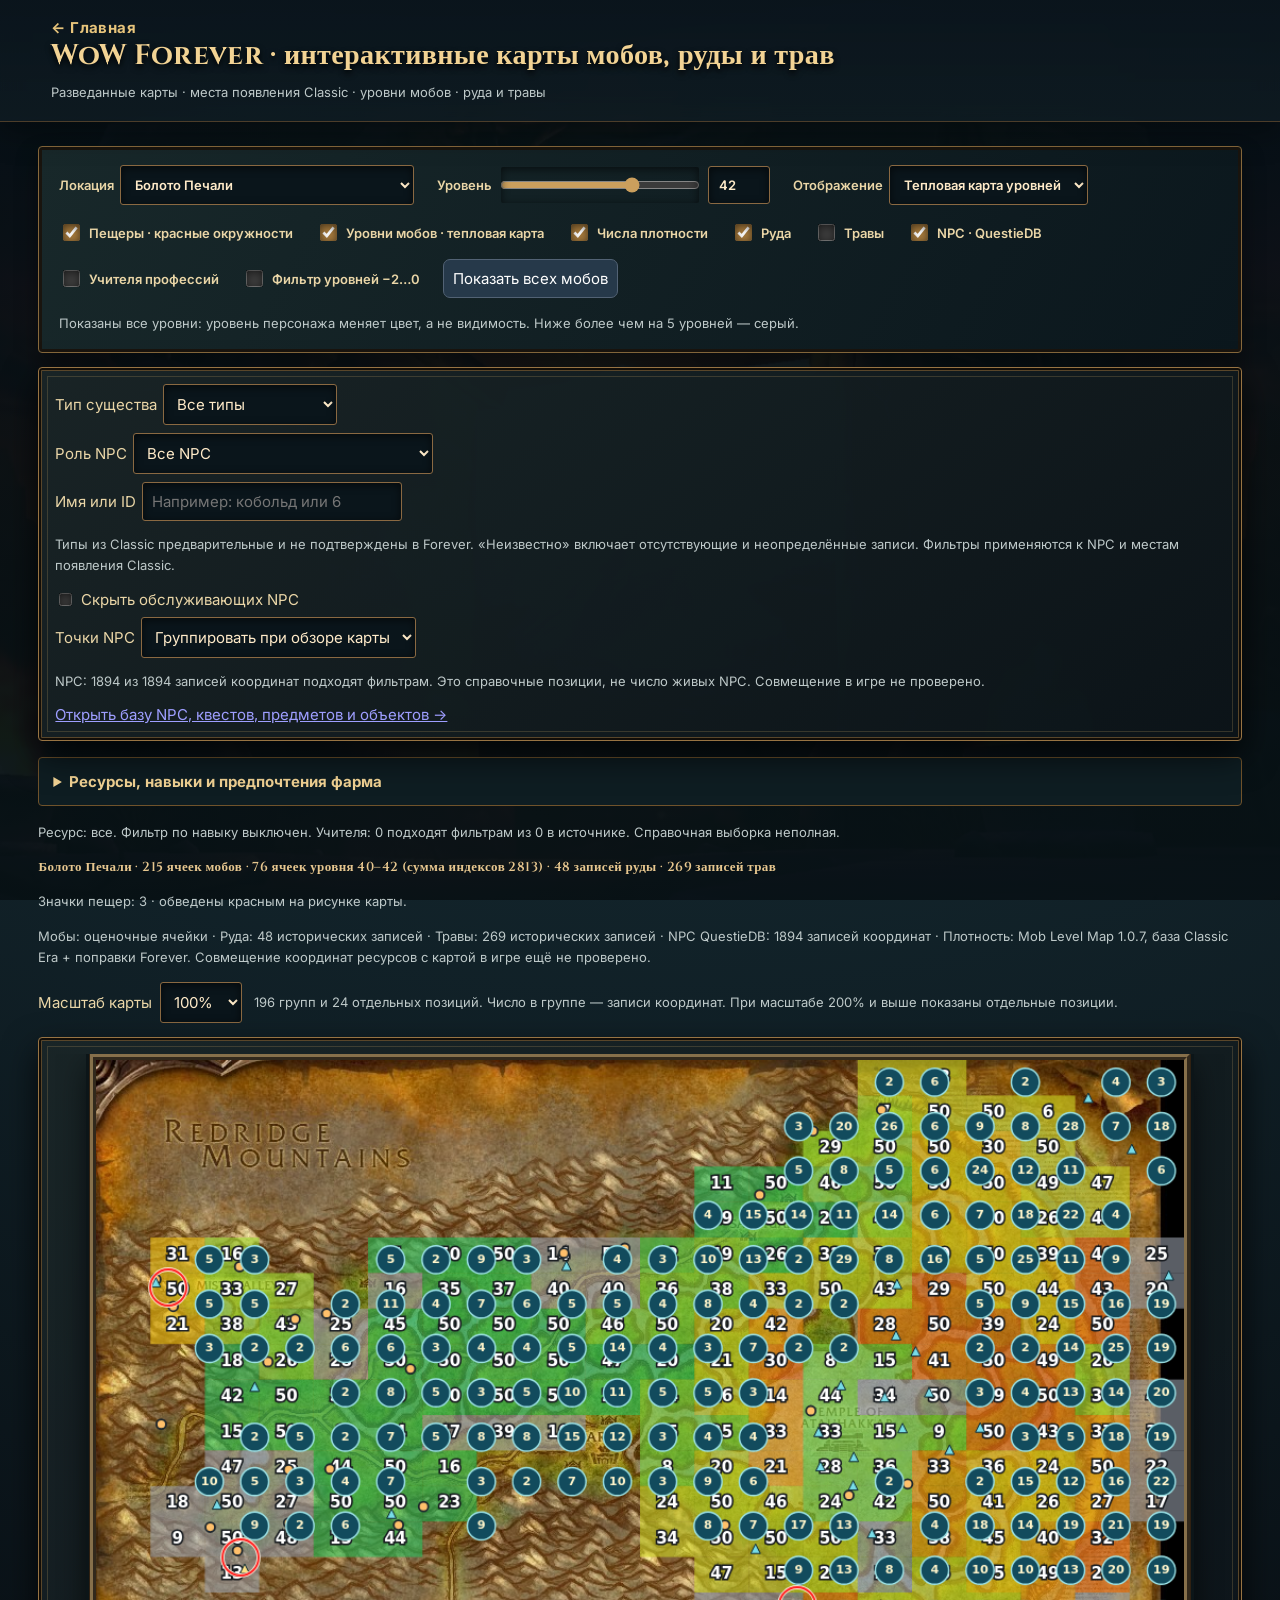
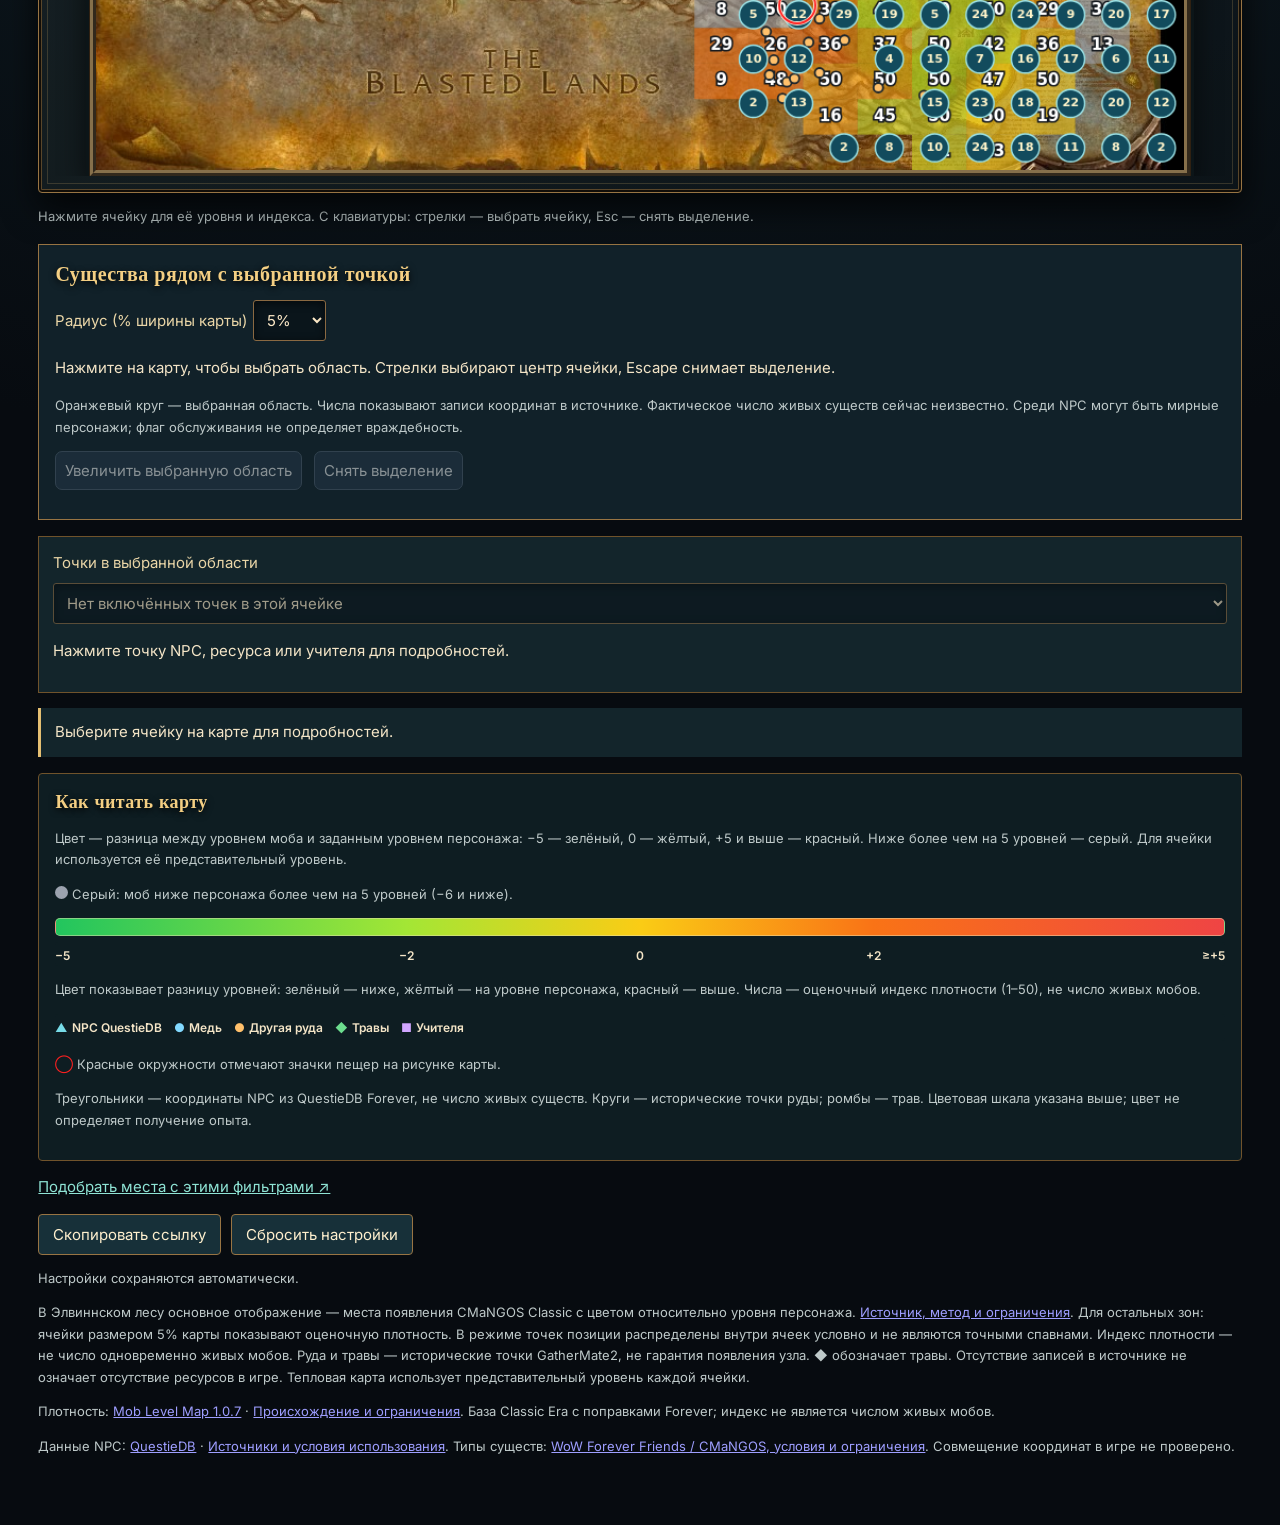
==== commit d0d3e1ff: "Colour mob locations relative to character level and grey out below -5 Use the selected character le" ====
--- a/atlas.html
+++ b/atlas.html
@@ -1 +1 @@
-<!doctype html><html lang="ru"><head><meta charset="utf-8"><meta name="viewport" content="width=device-width,initial-scale=1"><title>WoW Forever — Атлас локаций</title><style>body{margin:0;background:#111922;color:#f0f4f7;font:15px system-ui}header{padding:16px 22px;background:#1b2936}h1{font-size:21px;margin:0 0 8px}main{max-width:1350px;margin:auto;padding:16px}.controls{display:flex;gap:14px;flex-wrap:wrap;align-items:center;margin-bottom:14px}select,input,button{background:#26394a;color:white;border:1px solid #526274;border-radius:7px;padding:9px;font:inherit}input[type=range]{width:200px}.panel{background:#1b2936;padding:12px;border-radius:10px}.mapwrap{position:relative;max-width:1100px;margin:auto}.mapwrap img{display:block;width:100%;height:auto}.mapwrap canvas{position:absolute;left:0;top:0;width:100%;height:100%}.legend{display:flex;flex-wrap:wrap;gap:9px;margin:10px 0}.legend span{display:flex;align-items:center;gap:4px}.dot{display:inline-block;width:13px;height:13px;border-radius:50%}.muted{color:#b4c4d0;font-size:13px}.error{color:#ffbf9a}label{display:inline-flex;align-items:center;gap:6px}#stats{margin:12px 0}.npc-filters label{display:flex;flex-wrap:wrap;gap:6px;margin-bottom:8px}.npc-filters input,.npc-filters select{max-width:100%;min-width:0;box-sizing:border-box}</style><link rel="stylesheet" href="forever-theme.css?v=heat1"><link rel="stylesheet" href="npc-area.css?v=1"><meta name="theme-color" content="#0a151b"></head><body><header><a href="index.html" style="color:#e7c47b;text-decoration:none;margin-right:18px">← Главная</a><h1>WoW Forever · интерактивные карты мобов, руды и трав</h1><div class="muted">Разведанные карты · места появления Classic · уровни мобов · руда и травы</div></header><main><div id="data-error" class="panel error" role="alert" hidden><p>Не удалось загрузить данные атласа. Проверьте соединение и повторите загрузку.</p><button id="retry" type="button">Повторить загрузку</button></div><div class="controls"><label>Локация <select id="zone"></select></label><label>Уровень <input type="range" min="1" max="60" value="42" id="level"><input type="number" min="1" max="60" value="42" step="1" id="levelnum" style="width:62px"></label><label>Отображение <select id="mode"><option value="cells">Тепловая карта уровней</option><option value="dots">Условные точки</option></select></label><label><input type="checkbox" id="caves" checked> Пещеры · красные окружности</label><label><input type="checkbox" id="mobs" checked> Уровни мобов · тепловая карта</label><label><input type="checkbox" id="density" checked> Числа плотности</label><label><input type="checkbox" id="ores" checked> Руда</label><label><input type="checkbox" id="herbs"> Травы</label><label><input type="checkbox" id="npcs"> NPC · QuestieDB</label><label><input type="checkbox" id="trainers"> Учителя профессий</label><label id="trainer-faction-field" hidden>Фракция учителей<select id="faction"><option value="all">Все</option><option value="alliance">Альянс и нейтральные</option><option value="horde">Орда и нейтральные</option></select></label><label><input type="checkbox" id="only" > Фильтр уровней −2…0</label><button id="show-all-mobs" type="button" disabled>Показать всех мобов</button><span id="mob-level-scope" class="muted" role="status"></span></div><section class="panel npc-filters" aria-label="Фильтры NPC"><label>Тип существа <select id="npcType"><option value="all">Все типы</option></select></label> <label>Роль NPC <select id="npcRole"><option value="all">Все NPC</option><option value="quests">Начало и сдача квестов</option><option value="vendors">Торговцы</option><option value="trainers">Учителя всех профессий и классов</option></select></label> <label>Имя или ID <input id="npcQuery" type="search" maxlength="120" placeholder="Например: кобольд или 6"></label><p class="muted">Типы из Classic предварительные и не подтверждены в Forever. «Неизвестно» включает отсутствующие и неопределённые записи. Фильтры применяются к NPC и местам появления Classic.</p><label><input id="hideServices" type="checkbox"> Скрыть обслуживающих NPC</label><label>Точки NPC<select id="npcGrouping"><option value="auto">Группировать при обзоре карты</option><option value="points">Отдельные позиции</option></select></label><p id="npc-status" class="muted" role="status">Включите NPC, чтобы увидеть справочные координаты QuestieDB Forever.</p><button id="npc-retry" type="button" hidden>Повторить загрузку NPC</button><a href="database.html">Открыть базу NPC, квестов, предметов и объектов →</a></section><details class="resource-filters"><summary>Ресурсы, навыки и предпочтения фарма</summary><div class="filter-grid"><label>Цель<select id="focus"><option value="balanced">Мобы и ресурсы рядом</option><option value="mobs">Мобы</option><option value="ore">Руда</option><option value="herbs">Травы</option></select></label><label>Ресурс<select id="resource"><option value="all">Все ресурсы</option></select></label><label>Горное дело с бонусами<input id="miningSkill" type="number" min="0" max="400" step="1" value="300"></label><label>Травничество с бонусами<input id="herbalismSkill" type="number" min="0" max="400" step="1" value="300"></label><label><input id="skillFilter" type="checkbox"> Фильтровать по навыку</label><label><input id="unknownSkill" type="checkbox" checked> Показывать неизвестные требования</label></div><p class="muted">Укажите навык с учётом бонусов. Специальные предметы, позволяющие собирать без профессии, не учитываются. Пороги из справочника Forever; точки исторические.</p></details><p id="filter-status" class="muted" role="status"></p><div id="stats" class="muted" role="status"></div><p id="cave-status" class="muted" role="status"></p><p id="classic-spawn-status" class="muted" role="status"></p><p id="coverage" class="muted"></p><div class="area-controls"><label>Масштаб карты<select id="mapZoom"><option value="1">100%</option><option value="1.5">150%</option><option value="2">200%</option><option value="3">300%</option></select></label><span id="npc-cluster-status" class="muted" role="status"></span></div><div class="panel"><div class="map-viewport" id="map-viewport"><div class="mapwrap" id="map-area" tabindex="0" role="group" aria-label="Карта локации. Стрелки выбирают ячейку и круговую область, Escape снимает выделение." aria-describedby="density-hint cell-info"><img id="terrain" alt="Карта локации"><canvas id="overlay"></canvas><canvas id="cave-overlay" aria-hidden="true"></canvas></div></div></div><p id="density-hint" class="muted"></p><section class="area-panel" aria-labelledby="area-heading"><h2 id="area-heading">Существа рядом с выбранной точкой</h2><label>Радиус (% ширины карты) <select id="areaRadius"><option value="2">2%</option><option value="5" selected>5%</option><option value="10">10%</option><option value="20">20%</option></select></label><p id="area-status" role="status">Нажмите на карту, чтобы выбрать область.</p><p id="area-description" class="muted">Оранжевый круг — выбранная область. Числа показывают записи координат в источнике. Фактическое число живых существ сейчас неизвестно. Среди NPC могут быть мирные персонажи; флаг обслуживания не определяет враждебность.</p><div class="area-actions"><button id="area-enable-npcs" type="button">Включить NPC для подсчёта</button><button id="area-zoom" type="button" disabled>Увеличить выбранную область</button><button id="area-clear" type="button" disabled>Снять выделение</button></div><div id="area-table-wrap" class="area-table-wrap" tabindex="0" role="region" aria-label="Существа в выбранной области" hidden><table><caption class="muted">Позиции по NPC ID; типы Classic предварительные</caption><thead><tr><th scope="col">Существо</th><th scope="col">Уровни</th><th scope="col">Тип</th><th scope="col">Записей позиций</th></tr></thead><tbody id="area-rows"></tbody></table></div><p id="area-source" class="muted"></p></section><div id="map-tooltip" role="tooltip" hidden></div><section class="point-panel"><label for="point-options">Точки в выбранной области</label><select id="point-options" disabled><option>Выберите ячейку на карте</option></select><p id="point-info" role="status">Нажмите точку NPC, ресурса или учителя для подробностей.</p><a id="point-source" target="_blank" rel="noopener noreferrer" hidden>Источник справочных сведений ↗</a></section><p id="cell-info" class="cell-info" role="status">Выберите ячейку на карте для подробностей.</p><section class="legend-panel" aria-label="Легенда карты"><h2>Как читать карту</h2><p id="legend-description" class="muted">Цвет ячейки или условной точки — разница между уровнем ячейки и персонажа.</p><div id="level-heat-bar" class="level-heat-bar" role="img" aria-label="Цветовая шкала: от зелёного для уровней −5 и ниже до красного для +5 и выше; жёлтый — уровень персонажа"></div><div class="legend level-heat-ticks" id="legend"></div><p id="density-scale" class="muted"></p><div class="legend" id="resource-legend"></div><p class="muted"><span style="color:#ff2020">◯</span> Красные окружности отмечают значки пещер на рисунке карты.</p><p class="muted">Треугольники — координаты NPC из QuestieDB Forever, не число живых существ. Круги — исторические точки руды; ромбы — трав. Цветовая шкала указана выше; цвет не определяет получение опыта.</p></section><p><a id="farm-link" href="index.html">Подобрать места с этими фильтрами ↗</a></p><div class="settings-actions"><button id="share" type="button">Скопировать ссылку</button><button id="reset-settings" type="button">Сбросить настройки</button></div><p id="preference-status" class="muted"></p><p id="share-status" class="muted" role="status"></p><input id="share-link" aria-label="Ссылка на карту с настройками" readonly hidden><p class="muted">В Элвиннском лесу основное отображение — места появления CMaNGOS Classic с цветом по уровню внутри зоны. <a href="sources/classic_spawns/NOTICE.md">Источник, метод и ограничения</a>. Для остальных зон: ячейки размером 5% карты показывают оценочную плотность. В режиме точек позиции распределены внутри ячеек условно и не являются точными спавнами. Индекс плотности — не число одновременно живых мобов. Руда и травы — исторические точки GatherMate2, не гарантия появления узла. ◆ обозначает травы. Отсутствие записей в источнике не означает отсутствие ресурсов в игре. Тепловая карта использует представительный уровень каждой ячейки.</p><p class="muted">Плотность: <a href="https://www.curseforge.com/wow/addons/mob-levels/files/9605623">Mob Level Map 1.0.7</a> · <a href="sources/moblevels/NOTICE.md">Происхождение и ограничения</a>. База Classic Era с поправками Forever; индекс не является числом живых мобов.</p><p class="muted">Данные NPC: <a href="https://github.com/Questie/QuestieDB">QuestieDB</a> · <a href="sources/questie/NOTICE.md">Источники и условия использования</a>. Типы существ: <a href="sources/creature_types/NOTICE.md">WoW Forever Friends / CMaNGOS, условия и ограничения</a>. Совмещение координат в игре не проверено.</p></main><script src="app-core.js?v=density2"></script><script src="resources.js?v=3.5"></script><script src="creature-types.js?v=1"></script><script src="settings.js?v=allmobs1"></script><script src="npcs.js?v=classic5"></script><script src="npc-area.js?v=1"></script><script src="cave-icons.js?v=classic5"></script><script src="caves.js?v=1"></script><script src="classic-spawn-data.js?v=elwynn1"></script><script src="classic-spawns.js?v=elwynn1"></script><script src="atlas.js?v=elwynn1"></script></body></html>
+<!doctype html><html lang="ru"><head><meta charset="utf-8"><meta name="viewport" content="width=device-width,initial-scale=1"><title>WoW Forever — Атлас локаций</title><style>body{margin:0;background:#111922;color:#f0f4f7;font:15px system-ui}header{padding:16px 22px;background:#1b2936}h1{font-size:21px;margin:0 0 8px}main{max-width:1350px;margin:auto;padding:16px}.controls{display:flex;gap:14px;flex-wrap:wrap;align-items:center;margin-bottom:14px}select,input,button{background:#26394a;color:white;border:1px solid #526274;border-radius:7px;padding:9px;font:inherit}input[type=range]{width:200px}.panel{background:#1b2936;padding:12px;border-radius:10px}.mapwrap{position:relative;max-width:1100px;margin:auto}.mapwrap img{display:block;width:100%;height:auto}.mapwrap canvas{position:absolute;left:0;top:0;width:100%;height:100%}.legend{display:flex;flex-wrap:wrap;gap:9px;margin:10px 0}.legend span{display:flex;align-items:center;gap:4px}.dot{display:inline-block;width:13px;height:13px;border-radius:50%}.muted{color:#b4c4d0;font-size:13px}.error{color:#ffbf9a}label{display:inline-flex;align-items:center;gap:6px}#stats{margin:12px 0}.npc-filters label{display:flex;flex-wrap:wrap;gap:6px;margin-bottom:8px}.npc-filters input,.npc-filters select{max-width:100%;min-width:0;box-sizing:border-box}</style><link rel="stylesheet" href="forever-theme.css?v=heat1"><link rel="stylesheet" href="npc-area.css?v=1"><meta name="theme-color" content="#0a151b"></head><body><header><a href="index.html" style="color:#e7c47b;text-decoration:none;margin-right:18px">← Главная</a><h1>WoW Forever · интерактивные карты мобов, руды и трав</h1><div class="muted">Разведанные карты · места появления Classic · уровни мобов · руда и травы</div></header><main><div id="data-error" class="panel error" role="alert" hidden><p>Не удалось загрузить данные атласа. Проверьте соединение и повторите загрузку.</p><button id="retry" type="button">Повторить загрузку</button></div><div class="controls"><label>Локация <select id="zone"></select></label><label>Уровень <input type="range" min="1" max="60" value="42" id="level"><input type="number" min="1" max="60" value="42" step="1" id="levelnum" style="width:62px"></label><label>Отображение <select id="mode"><option value="cells">Тепловая карта уровней</option><option value="dots">Условные точки</option></select></label><label><input type="checkbox" id="caves" checked> Пещеры · красные окружности</label><label><input type="checkbox" id="mobs" checked> Уровни мобов · тепловая карта</label><label><input type="checkbox" id="density" checked> Числа плотности</label><label><input type="checkbox" id="ores" checked> Руда</label><label><input type="checkbox" id="herbs"> Травы</label><label><input type="checkbox" id="npcs"> NPC · QuestieDB</label><label><input type="checkbox" id="trainers"> Учителя профессий</label><label id="trainer-faction-field" hidden>Фракция учителей<select id="faction"><option value="all">Все</option><option value="alliance">Альянс и нейтральные</option><option value="horde">Орда и нейтральные</option></select></label><label><input type="checkbox" id="only" > Фильтр уровней −2…0</label><button id="show-all-mobs" type="button" disabled>Показать всех мобов</button><span id="mob-level-scope" class="muted" role="status"></span></div><section class="panel npc-filters" aria-label="Фильтры NPC"><label>Тип существа <select id="npcType"><option value="all">Все типы</option></select></label> <label>Роль NPC <select id="npcRole"><option value="all">Все NPC</option><option value="quests">Начало и сдача квестов</option><option value="vendors">Торговцы</option><option value="trainers">Учителя всех профессий и классов</option></select></label> <label>Имя или ID <input id="npcQuery" type="search" maxlength="120" placeholder="Например: кобольд или 6"></label><p class="muted">Типы из Classic предварительные и не подтверждены в Forever. «Неизвестно» включает отсутствующие и неопределённые записи. Фильтры применяются к NPC и местам появления Classic.</p><label><input id="hideServices" type="checkbox"> Скрыть обслуживающих NPC</label><label>Точки NPC<select id="npcGrouping"><option value="auto">Группировать при обзоре карты</option><option value="points">Отдельные позиции</option></select></label><p id="npc-status" class="muted" role="status">Включите NPC, чтобы увидеть справочные координаты QuestieDB Forever.</p><button id="npc-retry" type="button" hidden>Повторить загрузку NPC</button><a href="database.html">Открыть базу NPC, квестов, предметов и объектов →</a></section><details class="resource-filters"><summary>Ресурсы, навыки и предпочтения фарма</summary><div class="filter-grid"><label>Цель<select id="focus"><option value="balanced">Мобы и ресурсы рядом</option><option value="mobs">Мобы</option><option value="ore">Руда</option><option value="herbs">Травы</option></select></label><label>Ресурс<select id="resource"><option value="all">Все ресурсы</option></select></label><label>Горное дело с бонусами<input id="miningSkill" type="number" min="0" max="400" step="1" value="300"></label><label>Травничество с бонусами<input id="herbalismSkill" type="number" min="0" max="400" step="1" value="300"></label><label><input id="skillFilter" type="checkbox"> Фильтровать по навыку</label><label><input id="unknownSkill" type="checkbox" checked> Показывать неизвестные требования</label></div><p class="muted">Укажите навык с учётом бонусов. Специальные предметы, позволяющие собирать без профессии, не учитываются. Пороги из справочника Forever; точки исторические.</p></details><p id="filter-status" class="muted" role="status"></p><div id="stats" class="muted" role="status"></div><p id="cave-status" class="muted" role="status"></p><p id="classic-spawn-status" class="muted" role="status"></p><p id="coverage" class="muted"></p><div class="area-controls"><label>Масштаб карты<select id="mapZoom"><option value="1">100%</option><option value="1.5">150%</option><option value="2">200%</option><option value="3">300%</option></select></label><span id="npc-cluster-status" class="muted" role="status"></span></div><div class="panel"><div class="map-viewport" id="map-viewport"><div class="mapwrap" id="map-area" tabindex="0" role="group" aria-label="Карта локации. Стрелки выбирают ячейку и круговую область, Escape снимает выделение." aria-describedby="density-hint cell-info"><img id="terrain" alt="Карта локации"><canvas id="overlay"></canvas><canvas id="cave-overlay" aria-hidden="true"></canvas></div></div></div><p id="density-hint" class="muted"></p><section class="area-panel" aria-labelledby="area-heading"><h2 id="area-heading">Существа рядом с выбранной точкой</h2><label>Радиус (% ширины карты) <select id="areaRadius"><option value="2">2%</option><option value="5" selected>5%</option><option value="10">10%</option><option value="20">20%</option></select></label><p id="area-status" role="status">Нажмите на карту, чтобы выбрать область.</p><p id="area-description" class="muted">Оранжевый круг — выбранная область. Числа показывают записи координат в источнике. Фактическое число живых существ сейчас неизвестно. Среди NPC могут быть мирные персонажи; флаг обслуживания не определяет враждебность.</p><div class="area-actions"><button id="area-enable-npcs" type="button">Включить NPC для подсчёта</button><button id="area-zoom" type="button" disabled>Увеличить выбранную область</button><button id="area-clear" type="button" disabled>Снять выделение</button></div><div id="area-table-wrap" class="area-table-wrap" tabindex="0" role="region" aria-label="Существа в выбранной области" hidden><table><caption class="muted">Позиции по NPC ID; типы Classic предварительные</caption><thead><tr><th scope="col">Существо</th><th scope="col">Уровни</th><th scope="col">Тип</th><th scope="col">Записей позиций</th></tr></thead><tbody id="area-rows"></tbody></table></div><p id="area-source" class="muted"></p></section><div id="map-tooltip" role="tooltip" hidden></div><section class="point-panel"><label for="point-options">Точки в выбранной области</label><select id="point-options" disabled><option>Выберите ячейку на карте</option></select><p id="point-info" role="status">Нажмите точку NPC, ресурса или учителя для подробностей.</p><a id="point-source" target="_blank" rel="noopener noreferrer" hidden>Источник справочных сведений ↗</a></section><p id="cell-info" class="cell-info" role="status">Выберите ячейку на карте для подробностей.</p><section class="legend-panel" aria-label="Легенда карты"><h2>Как читать карту</h2><p id="legend-description" class="muted">Цвет ячейки или условной точки — разница между уровнем ячейки и персонажа.</p><p class="muted"><i class="dot" style="background:#9ca3af"></i> Серый: моб ниже персонажа более чем на 5 уровней (−6 и ниже).</p><div id="level-heat-bar" class="level-heat-bar" role="img" aria-label="Цветовая шкала: −5 — зелёный, ниже −5 — серый, 0 — жёлтый, +5 и выше — красный"></div><div class="legend level-heat-ticks" id="legend"></div><p id="density-scale" class="muted"></p><div class="legend" id="resource-legend"></div><p class="muted"><span style="color:#ff2020">◯</span> Красные окружности отмечают значки пещер на рисунке карты.</p><p class="muted">Треугольники — координаты NPC из QuestieDB Forever, не число живых существ. Круги — исторические точки руды; ромбы — трав. Цветовая шкала указана выше; цвет не определяет получение опыта.</p></section><p><a id="farm-link" href="index.html">Подобрать места с этими фильтрами ↗</a></p><div class="settings-actions"><button id="share" type="button">Скопировать ссылку</button><button id="reset-settings" type="button">Сбросить настройки</button></div><p id="preference-status" class="muted"></p><p id="share-status" class="muted" role="status"></p><input id="share-link" aria-label="Ссылка на карту с настройками" readonly hidden><p class="muted">В Элвиннском лесу основное отображение — места появления CMaNGOS Classic с цветом относительно уровня персонажа. <a href="sources/classic_spawns/NOTICE.md">Источник, метод и ограничения</a>. Для остальных зон: ячейки размером 5% карты показывают оценочную плотность. В режиме точек позиции распределены внутри ячеек условно и не являются точными спавнами. Индекс плотности — не число одновременно живых мобов. Руда и травы — исторические точки GatherMate2, не гарантия появления узла. ◆ обозначает травы. Отсутствие записей в источнике не означает отсутствие ресурсов в игре. Тепловая карта использует представительный уровень каждой ячейки.</p><p class="muted">Плотность: <a href="https://www.curseforge.com/wow/addons/mob-levels/files/9605623">Mob Level Map 1.0.7</a> · <a href="sources/moblevels/NOTICE.md">Происхождение и ограничения</a>. База Classic Era с поправками Forever; индекс не является числом живых мобов.</p><p class="muted">Данные NPC: <a href="https://github.com/Questie/QuestieDB">QuestieDB</a> · <a href="sources/questie/NOTICE.md">Источники и условия использования</a>. Типы существ: <a href="sources/creature_types/NOTICE.md">WoW Forever Friends / CMaNGOS, условия и ограничения</a>. Совмещение координат в игре не проверено.</p></main><script src="app-core.js?v=density2"></script><script src="resources.js?v=3.5"></script><script src="creature-types.js?v=1"></script><script src="settings.js?v=relative2"></script><script src="npcs.js?v=classic5"></script><script src="npc-area.js?v=1"></script><script src="cave-icons.js?v=classic5"></script><script src="caves.js?v=1"></script><script src="classic-spawn-data.js?v=elwynn1"></script><script src="classic-spawns.js?v=relative2"></script><script src="atlas.js?v=relative2"></script></body></html>
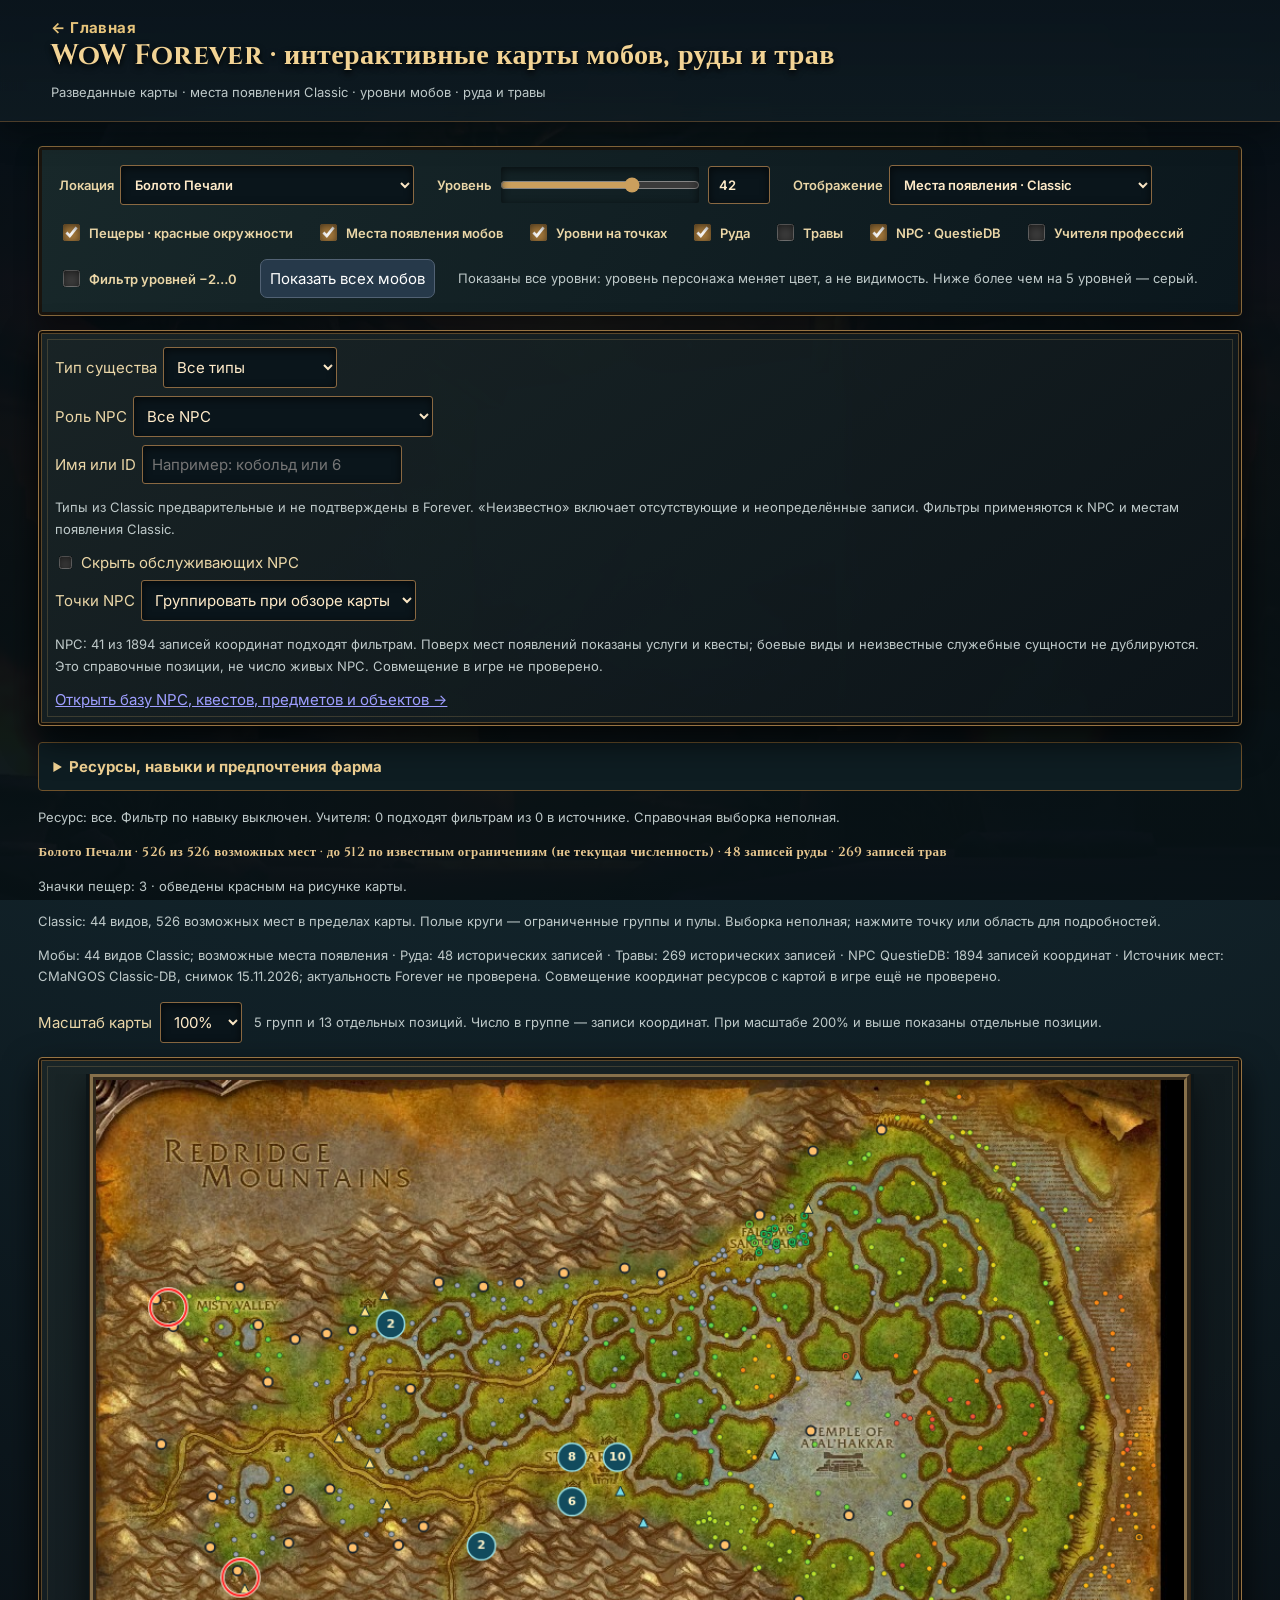
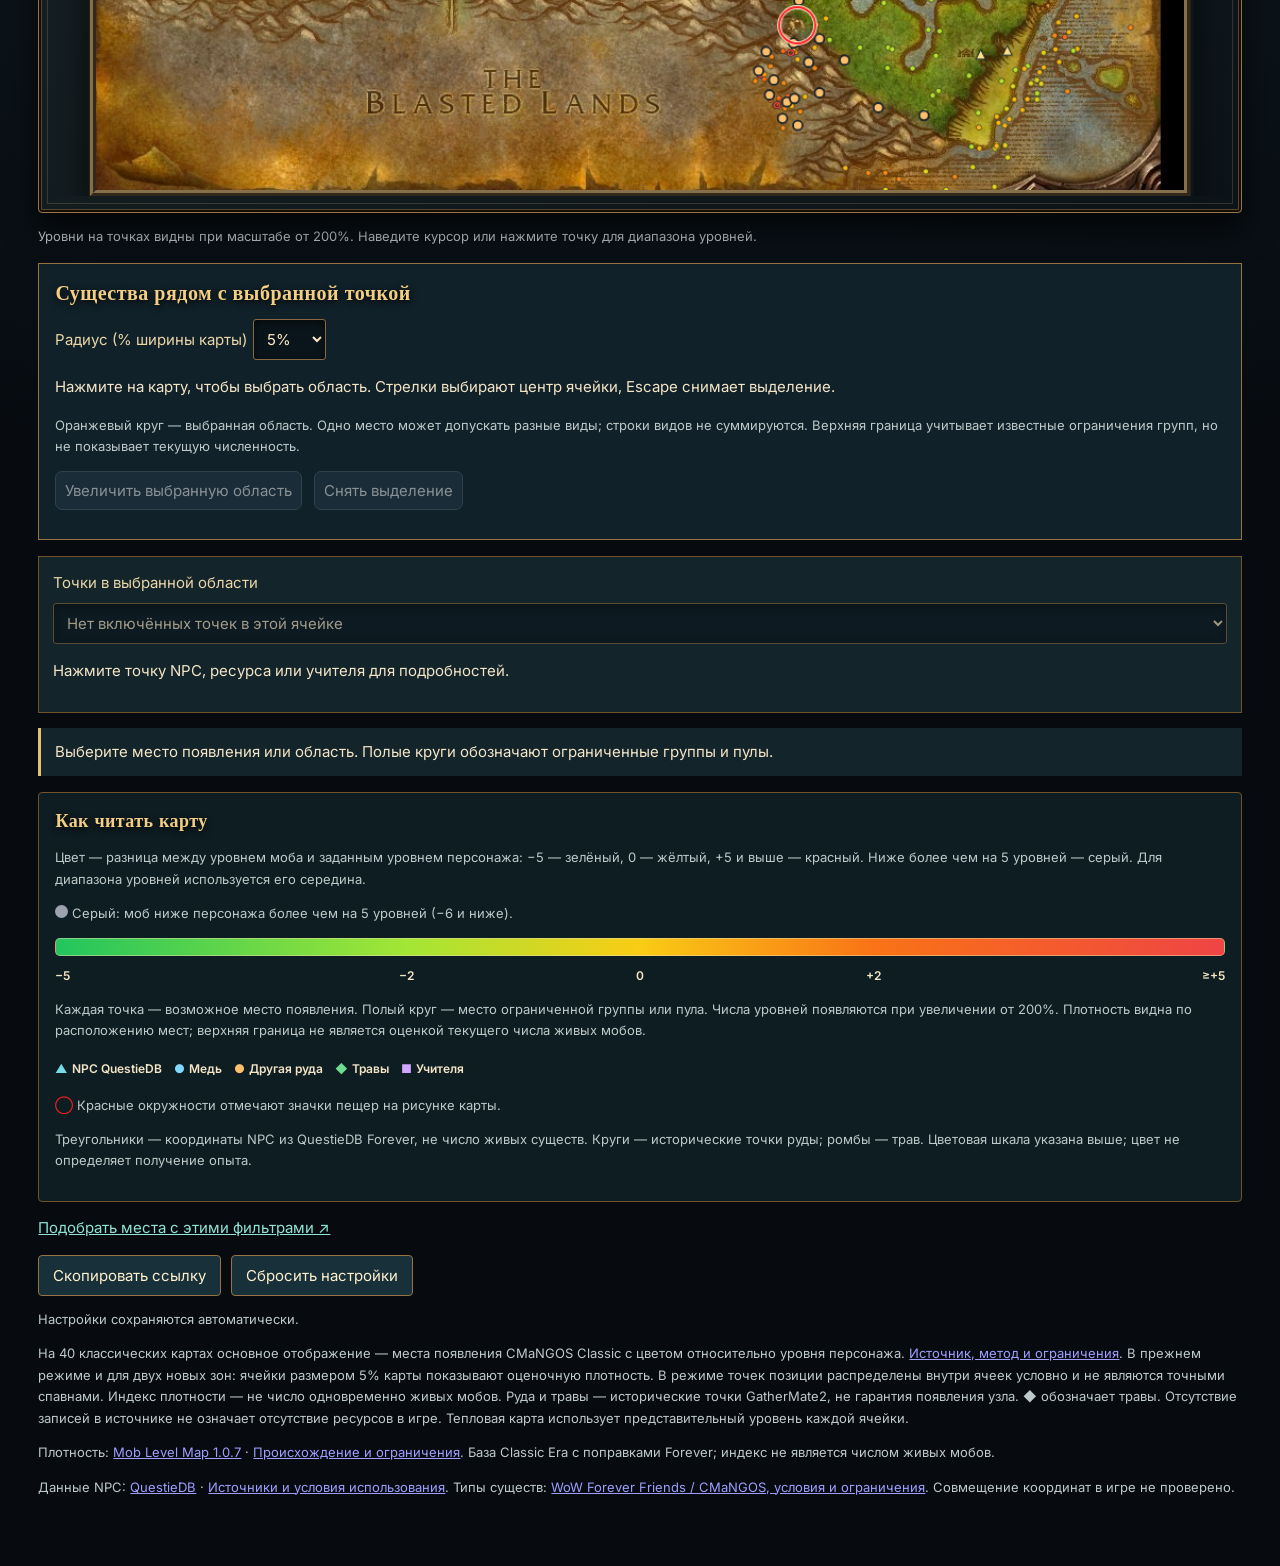
==== commit d3ad795d: "Expand Classic spawn-location rendering to all 40 Classic maps Render 39,239 unique possible spawn G" ====
--- a/atlas.html
+++ b/atlas.html
@@ -1 +1 @@
-<!doctype html><html lang="ru"><head><meta charset="utf-8"><meta name="viewport" content="width=device-width,initial-scale=1"><title>WoW Forever — Атлас локаций</title><style>body{margin:0;background:#111922;color:#f0f4f7;font:15px system-ui}header{padding:16px 22px;background:#1b2936}h1{font-size:21px;margin:0 0 8px}main{max-width:1350px;margin:auto;padding:16px}.controls{display:flex;gap:14px;flex-wrap:wrap;align-items:center;margin-bottom:14px}select,input,button{background:#26394a;color:white;border:1px solid #526274;border-radius:7px;padding:9px;font:inherit}input[type=range]{width:200px}.panel{background:#1b2936;padding:12px;border-radius:10px}.mapwrap{position:relative;max-width:1100px;margin:auto}.mapwrap img{display:block;width:100%;height:auto}.mapwrap canvas{position:absolute;left:0;top:0;width:100%;height:100%}.legend{display:flex;flex-wrap:wrap;gap:9px;margin:10px 0}.legend span{display:flex;align-items:center;gap:4px}.dot{display:inline-block;width:13px;height:13px;border-radius:50%}.muted{color:#b4c4d0;font-size:13px}.error{color:#ffbf9a}label{display:inline-flex;align-items:center;gap:6px}#stats{margin:12px 0}.npc-filters label{display:flex;flex-wrap:wrap;gap:6px;margin-bottom:8px}.npc-filters input,.npc-filters select{max-width:100%;min-width:0;box-sizing:border-box}</style><link rel="stylesheet" href="forever-theme.css?v=heat1"><link rel="stylesheet" href="npc-area.css?v=1"><meta name="theme-color" content="#0a151b"></head><body><header><a href="index.html" style="color:#e7c47b;text-decoration:none;margin-right:18px">← Главная</a><h1>WoW Forever · интерактивные карты мобов, руды и трав</h1><div class="muted">Разведанные карты · места появления Classic · уровни мобов · руда и травы</div></header><main><div id="data-error" class="panel error" role="alert" hidden><p>Не удалось загрузить данные атласа. Проверьте соединение и повторите загрузку.</p><button id="retry" type="button">Повторить загрузку</button></div><div class="controls"><label>Локация <select id="zone"></select></label><label>Уровень <input type="range" min="1" max="60" value="42" id="level"><input type="number" min="1" max="60" value="42" step="1" id="levelnum" style="width:62px"></label><label>Отображение <select id="mode"><option value="cells">Тепловая карта уровней</option><option value="dots">Условные точки</option></select></label><label><input type="checkbox" id="caves" checked> Пещеры · красные окружности</label><label><input type="checkbox" id="mobs" checked> Уровни мобов · тепловая карта</label><label><input type="checkbox" id="density" checked> Числа плотности</label><label><input type="checkbox" id="ores" checked> Руда</label><label><input type="checkbox" id="herbs"> Травы</label><label><input type="checkbox" id="npcs"> NPC · QuestieDB</label><label><input type="checkbox" id="trainers"> Учителя профессий</label><label id="trainer-faction-field" hidden>Фракция учителей<select id="faction"><option value="all">Все</option><option value="alliance">Альянс и нейтральные</option><option value="horde">Орда и нейтральные</option></select></label><label><input type="checkbox" id="only" > Фильтр уровней −2…0</label><button id="show-all-mobs" type="button" disabled>Показать всех мобов</button><span id="mob-level-scope" class="muted" role="status"></span></div><section class="panel npc-filters" aria-label="Фильтры NPC"><label>Тип существа <select id="npcType"><option value="all">Все типы</option></select></label> <label>Роль NPC <select id="npcRole"><option value="all">Все NPC</option><option value="quests">Начало и сдача квестов</option><option value="vendors">Торговцы</option><option value="trainers">Учителя всех профессий и классов</option></select></label> <label>Имя или ID <input id="npcQuery" type="search" maxlength="120" placeholder="Например: кобольд или 6"></label><p class="muted">Типы из Classic предварительные и не подтверждены в Forever. «Неизвестно» включает отсутствующие и неопределённые записи. Фильтры применяются к NPC и местам появления Classic.</p><label><input id="hideServices" type="checkbox"> Скрыть обслуживающих NPC</label><label>Точки NPC<select id="npcGrouping"><option value="auto">Группировать при обзоре карты</option><option value="points">Отдельные позиции</option></select></label><p id="npc-status" class="muted" role="status">Включите NPC, чтобы увидеть справочные координаты QuestieDB Forever.</p><button id="npc-retry" type="button" hidden>Повторить загрузку NPC</button><a href="database.html">Открыть базу NPC, квестов, предметов и объектов →</a></section><details class="resource-filters"><summary>Ресурсы, навыки и предпочтения фарма</summary><div class="filter-grid"><label>Цель<select id="focus"><option value="balanced">Мобы и ресурсы рядом</option><option value="mobs">Мобы</option><option value="ore">Руда</option><option value="herbs">Травы</option></select></label><label>Ресурс<select id="resource"><option value="all">Все ресурсы</option></select></label><label>Горное дело с бонусами<input id="miningSkill" type="number" min="0" max="400" step="1" value="300"></label><label>Травничество с бонусами<input id="herbalismSkill" type="number" min="0" max="400" step="1" value="300"></label><label><input id="skillFilter" type="checkbox"> Фильтровать по навыку</label><label><input id="unknownSkill" type="checkbox" checked> Показывать неизвестные требования</label></div><p class="muted">Укажите навык с учётом бонусов. Специальные предметы, позволяющие собирать без профессии, не учитываются. Пороги из справочника Forever; точки исторические.</p></details><p id="filter-status" class="muted" role="status"></p><div id="stats" class="muted" role="status"></div><p id="cave-status" class="muted" role="status"></p><p id="classic-spawn-status" class="muted" role="status"></p><p id="coverage" class="muted"></p><div class="area-controls"><label>Масштаб карты<select id="mapZoom"><option value="1">100%</option><option value="1.5">150%</option><option value="2">200%</option><option value="3">300%</option></select></label><span id="npc-cluster-status" class="muted" role="status"></span></div><div class="panel"><div class="map-viewport" id="map-viewport"><div class="mapwrap" id="map-area" tabindex="0" role="group" aria-label="Карта локации. Стрелки выбирают ячейку и круговую область, Escape снимает выделение." aria-describedby="density-hint cell-info"><img id="terrain" alt="Карта локации"><canvas id="overlay"></canvas><canvas id="cave-overlay" aria-hidden="true"></canvas></div></div></div><p id="density-hint" class="muted"></p><section class="area-panel" aria-labelledby="area-heading"><h2 id="area-heading">Существа рядом с выбранной точкой</h2><label>Радиус (% ширины карты) <select id="areaRadius"><option value="2">2%</option><option value="5" selected>5%</option><option value="10">10%</option><option value="20">20%</option></select></label><p id="area-status" role="status">Нажмите на карту, чтобы выбрать область.</p><p id="area-description" class="muted">Оранжевый круг — выбранная область. Числа показывают записи координат в источнике. Фактическое число живых существ сейчас неизвестно. Среди NPC могут быть мирные персонажи; флаг обслуживания не определяет враждебность.</p><div class="area-actions"><button id="area-enable-npcs" type="button">Включить NPC для подсчёта</button><button id="area-zoom" type="button" disabled>Увеличить выбранную область</button><button id="area-clear" type="button" disabled>Снять выделение</button></div><div id="area-table-wrap" class="area-table-wrap" tabindex="0" role="region" aria-label="Существа в выбранной области" hidden><table><caption class="muted">Позиции по NPC ID; типы Classic предварительные</caption><thead><tr><th scope="col">Существо</th><th scope="col">Уровни</th><th scope="col">Тип</th><th scope="col">Записей позиций</th></tr></thead><tbody id="area-rows"></tbody></table></div><p id="area-source" class="muted"></p></section><div id="map-tooltip" role="tooltip" hidden></div><section class="point-panel"><label for="point-options">Точки в выбранной области</label><select id="point-options" disabled><option>Выберите ячейку на карте</option></select><p id="point-info" role="status">Нажмите точку NPC, ресурса или учителя для подробностей.</p><a id="point-source" target="_blank" rel="noopener noreferrer" hidden>Источник справочных сведений ↗</a></section><p id="cell-info" class="cell-info" role="status">Выберите ячейку на карте для подробностей.</p><section class="legend-panel" aria-label="Легенда карты"><h2>Как читать карту</h2><p id="legend-description" class="muted">Цвет ячейки или условной точки — разница между уровнем ячейки и персонажа.</p><p class="muted"><i class="dot" style="background:#9ca3af"></i> Серый: моб ниже персонажа более чем на 5 уровней (−6 и ниже).</p><div id="level-heat-bar" class="level-heat-bar" role="img" aria-label="Цветовая шкала: −5 — зелёный, ниже −5 — серый, 0 — жёлтый, +5 и выше — красный"></div><div class="legend level-heat-ticks" id="legend"></div><p id="density-scale" class="muted"></p><div class="legend" id="resource-legend"></div><p class="muted"><span style="color:#ff2020">◯</span> Красные окружности отмечают значки пещер на рисунке карты.</p><p class="muted">Треугольники — координаты NPC из QuestieDB Forever, не число живых существ. Круги — исторические точки руды; ромбы — трав. Цветовая шкала указана выше; цвет не определяет получение опыта.</p></section><p><a id="farm-link" href="index.html">Подобрать места с этими фильтрами ↗</a></p><div class="settings-actions"><button id="share" type="button">Скопировать ссылку</button><button id="reset-settings" type="button">Сбросить настройки</button></div><p id="preference-status" class="muted"></p><p id="share-status" class="muted" role="status"></p><input id="share-link" aria-label="Ссылка на карту с настройками" readonly hidden><p class="muted">В Элвиннском лесу основное отображение — места появления CMaNGOS Classic с цветом относительно уровня персонажа. <a href="sources/classic_spawns/NOTICE.md">Источник, метод и ограничения</a>. Для остальных зон: ячейки размером 5% карты показывают оценочную плотность. В режиме точек позиции распределены внутри ячеек условно и не являются точными спавнами. Индекс плотности — не число одновременно живых мобов. Руда и травы — исторические точки GatherMate2, не гарантия появления узла. ◆ обозначает травы. Отсутствие записей в источнике не означает отсутствие ресурсов в игре. Тепловая карта использует представительный уровень каждой ячейки.</p><p class="muted">Плотность: <a href="https://www.curseforge.com/wow/addons/mob-levels/files/9605623">Mob Level Map 1.0.7</a> · <a href="sources/moblevels/NOTICE.md">Происхождение и ограничения</a>. База Classic Era с поправками Forever; индекс не является числом живых мобов.</p><p class="muted">Данные NPC: <a href="https://github.com/Questie/QuestieDB">QuestieDB</a> · <a href="sources/questie/NOTICE.md">Источники и условия использования</a>. Типы существ: <a href="sources/creature_types/NOTICE.md">WoW Forever Friends / CMaNGOS, условия и ограничения</a>. Совмещение координат в игре не проверено.</p></main><script src="app-core.js?v=density2"></script><script src="resources.js?v=3.5"></script><script src="creature-types.js?v=1"></script><script src="settings.js?v=relative2"></script><script src="npcs.js?v=classic5"></script><script src="npc-area.js?v=1"></script><script src="cave-icons.js?v=classic5"></script><script src="caves.js?v=1"></script><script src="classic-spawn-data.js?v=elwynn1"></script><script src="classic-spawns.js?v=relative2"></script><script src="atlas.js?v=relative2"></script></body></html>
+<!doctype html><html lang="ru"><head><meta charset="utf-8"><meta name="viewport" content="width=device-width,initial-scale=1"><title>WoW Forever — Атлас локаций</title><style>body{margin:0;background:#111922;color:#f0f4f7;font:15px system-ui}header{padding:16px 22px;background:#1b2936}h1{font-size:21px;margin:0 0 8px}main{max-width:1350px;margin:auto;padding:16px}.controls{display:flex;gap:14px;flex-wrap:wrap;align-items:center;margin-bottom:14px}select,input,button{background:#26394a;color:white;border:1px solid #526274;border-radius:7px;padding:9px;font:inherit}input[type=range]{width:200px}.panel{background:#1b2936;padding:12px;border-radius:10px}.mapwrap{position:relative;max-width:1100px;margin:auto}.mapwrap img{display:block;width:100%;height:auto}.mapwrap canvas{position:absolute;left:0;top:0;width:100%;height:100%}.legend{display:flex;flex-wrap:wrap;gap:9px;margin:10px 0}.legend span{display:flex;align-items:center;gap:4px}.dot{display:inline-block;width:13px;height:13px;border-radius:50%}.muted{color:#b4c4d0;font-size:13px}.error{color:#ffbf9a}label{display:inline-flex;align-items:center;gap:6px}#stats{margin:12px 0}.npc-filters label{display:flex;flex-wrap:wrap;gap:6px;margin-bottom:8px}.npc-filters input,.npc-filters select{max-width:100%;min-width:0;box-sizing:border-box}</style><link rel="stylesheet" href="forever-theme.css?v=heat1"><link rel="stylesheet" href="npc-area.css?v=1"><meta name="theme-color" content="#0a151b"></head><body><header><a href="index.html" style="color:#e7c47b;text-decoration:none;margin-right:18px">← Главная</a><h1>WoW Forever · интерактивные карты мобов, руды и трав</h1><div class="muted">Разведанные карты · места появления Classic · уровни мобов · руда и травы</div></header><main><div id="data-error" class="panel error" role="alert" hidden><p>Не удалось загрузить данные атласа. Проверьте соединение и повторите загрузку.</p><button id="retry" type="button">Повторить загрузку</button></div><div class="controls"><label>Локация <select id="zone"></select></label><label>Уровень <input type="range" min="1" max="60" value="42" id="level"><input type="number" min="1" max="60" value="42" step="1" id="levelnum" style="width:62px"></label><label>Отображение <select id="mode"><option value="cells">Тепловая карта уровней</option><option value="dots">Условные точки</option><option value="legacy">Тепловая карта · прежняя оценка</option></select></label><label><input type="checkbox" id="caves" checked> Пещеры · красные окружности</label><label><input type="checkbox" id="mobs" checked> Уровни мобов · тепловая карта</label><label><input type="checkbox" id="density" checked> Числа плотности</label><label><input type="checkbox" id="ores" checked> Руда</label><label><input type="checkbox" id="herbs"> Травы</label><label><input type="checkbox" id="npcs"> NPC · QuestieDB</label><label><input type="checkbox" id="trainers"> Учителя профессий</label><label id="trainer-faction-field" hidden>Фракция учителей<select id="faction"><option value="all">Все</option><option value="alliance">Альянс и нейтральные</option><option value="horde">Орда и нейтральные</option></select></label><label><input type="checkbox" id="only" > Фильтр уровней −2…0</label><button id="show-all-mobs" type="button" disabled>Показать всех мобов</button><span id="mob-level-scope" class="muted" role="status"></span></div><section class="panel npc-filters" aria-label="Фильтры NPC"><label>Тип существа <select id="npcType"><option value="all">Все типы</option></select></label> <label>Роль NPC <select id="npcRole"><option value="all">Все NPC</option><option value="quests">Начало и сдача квестов</option><option value="vendors">Торговцы</option><option value="trainers">Учителя всех профессий и классов</option></select></label> <label>Имя или ID <input id="npcQuery" type="search" maxlength="120" placeholder="Например: кобольд или 6"></label><p class="muted">Типы из Classic предварительные и не подтверждены в Forever. «Неизвестно» включает отсутствующие и неопределённые записи. Фильтры применяются к NPC и местам появления Classic.</p><label><input id="hideServices" type="checkbox"> Скрыть обслуживающих NPC</label><label>Точки NPC<select id="npcGrouping"><option value="auto">Группировать при обзоре карты</option><option value="points">Отдельные позиции</option></select></label><p id="npc-status" class="muted" role="status">Включите NPC, чтобы увидеть справочные координаты QuestieDB Forever.</p><button id="npc-retry" type="button" hidden>Повторить загрузку NPC</button><a href="database.html">Открыть базу NPC, квестов, предметов и объектов →</a></section><details class="resource-filters"><summary>Ресурсы, навыки и предпочтения фарма</summary><div class="filter-grid"><label>Цель<select id="focus"><option value="balanced">Мобы и ресурсы рядом</option><option value="mobs">Мобы</option><option value="ore">Руда</option><option value="herbs">Травы</option></select></label><label>Ресурс<select id="resource"><option value="all">Все ресурсы</option></select></label><label>Горное дело с бонусами<input id="miningSkill" type="number" min="0" max="400" step="1" value="300"></label><label>Травничество с бонусами<input id="herbalismSkill" type="number" min="0" max="400" step="1" value="300"></label><label><input id="skillFilter" type="checkbox"> Фильтровать по навыку</label><label><input id="unknownSkill" type="checkbox" checked> Показывать неизвестные требования</label></div><p class="muted">Укажите навык с учётом бонусов. Специальные предметы, позволяющие собирать без профессии, не учитываются. Пороги из справочника Forever; точки исторические.</p></details><p id="filter-status" class="muted" role="status"></p><div id="stats" class="muted" role="status"></div><p id="cave-status" class="muted" role="status"></p><p id="classic-spawn-status" class="muted" role="status"></p><p id="coverage" class="muted"></p><div class="area-controls"><label>Масштаб карты<select id="mapZoom"><option value="1">100%</option><option value="1.5">150%</option><option value="2">200%</option><option value="3">300%</option></select></label><span id="npc-cluster-status" class="muted" role="status"></span></div><div class="panel"><div class="map-viewport" id="map-viewport"><div class="mapwrap" id="map-area" tabindex="0" role="group" aria-label="Карта локации. Стрелки выбирают ячейку и круговую область, Escape снимает выделение." aria-describedby="density-hint cell-info"><img id="terrain" alt="Карта локации"><canvas id="overlay"></canvas><canvas id="cave-overlay" aria-hidden="true"></canvas></div></div></div><p id="density-hint" class="muted"></p><section class="area-panel" aria-labelledby="area-heading"><h2 id="area-heading">Существа рядом с выбранной точкой</h2><label>Радиус (% ширины карты) <select id="areaRadius"><option value="2">2%</option><option value="5" selected>5%</option><option value="10">10%</option><option value="20">20%</option></select></label><p id="area-status" role="status">Нажмите на карту, чтобы выбрать область.</p><p id="area-description" class="muted">Оранжевый круг — выбранная область. Числа показывают записи координат в источнике. Фактическое число живых существ сейчас неизвестно. Среди NPC могут быть мирные персонажи; флаг обслуживания не определяет враждебность.</p><div class="area-actions"><button id="area-enable-npcs" type="button">Включить NPC для подсчёта</button><button id="area-zoom" type="button" disabled>Увеличить выбранную область</button><button id="area-clear" type="button" disabled>Снять выделение</button></div><div id="area-table-wrap" class="area-table-wrap" tabindex="0" role="region" aria-label="Существа в выбранной области" hidden><table><caption class="muted">Позиции по NPC ID; типы Classic предварительные</caption><thead><tr><th scope="col">Существо</th><th scope="col">Уровни</th><th scope="col">Тип</th><th scope="col">Записей позиций</th></tr></thead><tbody id="area-rows"></tbody></table></div><p id="area-source" class="muted"></p></section><div id="map-tooltip" role="tooltip" hidden></div><section class="point-panel"><label for="point-options">Точки в выбранной области</label><select id="point-options" disabled><option>Выберите ячейку на карте</option></select><p id="point-info" role="status">Нажмите точку NPC, ресурса или учителя для подробностей.</p><a id="point-source" target="_blank" rel="noopener noreferrer" hidden>Источник справочных сведений ↗</a></section><p id="cell-info" class="cell-info" role="status">Выберите ячейку на карте для подробностей.</p><section class="legend-panel" aria-label="Легенда карты"><h2>Как читать карту</h2><p id="legend-description" class="muted">Цвет ячейки или условной точки — разница между уровнем ячейки и персонажа.</p><p class="muted"><i class="dot" style="background:#9ca3af"></i> Серый: моб ниже персонажа более чем на 5 уровней (−6 и ниже).</p><div id="level-heat-bar" class="level-heat-bar" role="img" aria-label="Цветовая шкала: −5 — зелёный, ниже −5 — серый, 0 — жёлтый, +5 и выше — красный"></div><div class="legend level-heat-ticks" id="legend"></div><p id="density-scale" class="muted"></p><div class="legend" id="resource-legend"></div><p class="muted"><span style="color:#ff2020">◯</span> Красные окружности отмечают значки пещер на рисунке карты.</p><p class="muted">Треугольники — координаты NPC из QuestieDB Forever, не число живых существ. Круги — исторические точки руды; ромбы — трав. Цветовая шкала указана выше; цвет не определяет получение опыта.</p></section><p><a id="farm-link" href="index.html">Подобрать места с этими фильтрами ↗</a></p><div class="settings-actions"><button id="share" type="button">Скопировать ссылку</button><button id="reset-settings" type="button">Сбросить настройки</button></div><p id="preference-status" class="muted"></p><p id="share-status" class="muted" role="status"></p><input id="share-link" aria-label="Ссылка на карту с настройками" readonly hidden><p class="muted">На 40 классических картах основное отображение — места появления CMaNGOS Classic с цветом относительно уровня персонажа. <a href="sources/classic_spawns/WORLD_NOTICE.md">Источник, метод и ограничения</a>. В прежнем режиме и для двух новых зон: ячейки размером 5% карты показывают оценочную плотность. В режиме точек позиции распределены внутри ячеек условно и не являются точными спавнами. Индекс плотности — не число одновременно живых мобов. Руда и травы — исторические точки GatherMate2, не гарантия появления узла. ◆ обозначает травы. Отсутствие записей в источнике не означает отсутствие ресурсов в игре. Тепловая карта использует представительный уровень каждой ячейки.</p><p class="muted">Плотность: <a href="https://www.curseforge.com/wow/addons/mob-levels/files/9605623">Mob Level Map 1.0.7</a> · <a href="sources/moblevels/NOTICE.md">Происхождение и ограничения</a>. База Classic Era с поправками Forever; индекс не является числом живых мобов.</p><p class="muted">Данные NPC: <a href="https://github.com/Questie/QuestieDB">QuestieDB</a> · <a href="sources/questie/NOTICE.md">Источники и условия использования</a>. Типы существ: <a href="sources/creature_types/NOTICE.md">WoW Forever Friends / CMaNGOS, условия и ограничения</a>. Совмещение координат в игре не проверено.</p></main><script src="app-core.js?v=density2"></script><script src="resources.js?v=3.5"></script><script src="creature-types.js?v=1"></script><script src="settings.js?v=classic40"></script><script src="npcs.js?v=classic5"></script><script src="npc-area.js?v=1"></script><script src="cave-icons.js?v=classic5"></script><script src="caves.js?v=1"></script><script src="classic-spawn-data.js?v=classic40"></script><script src="classic-spawns.js?v=classic40"></script><script src="atlas.js?v=classic40"></script></body></html>
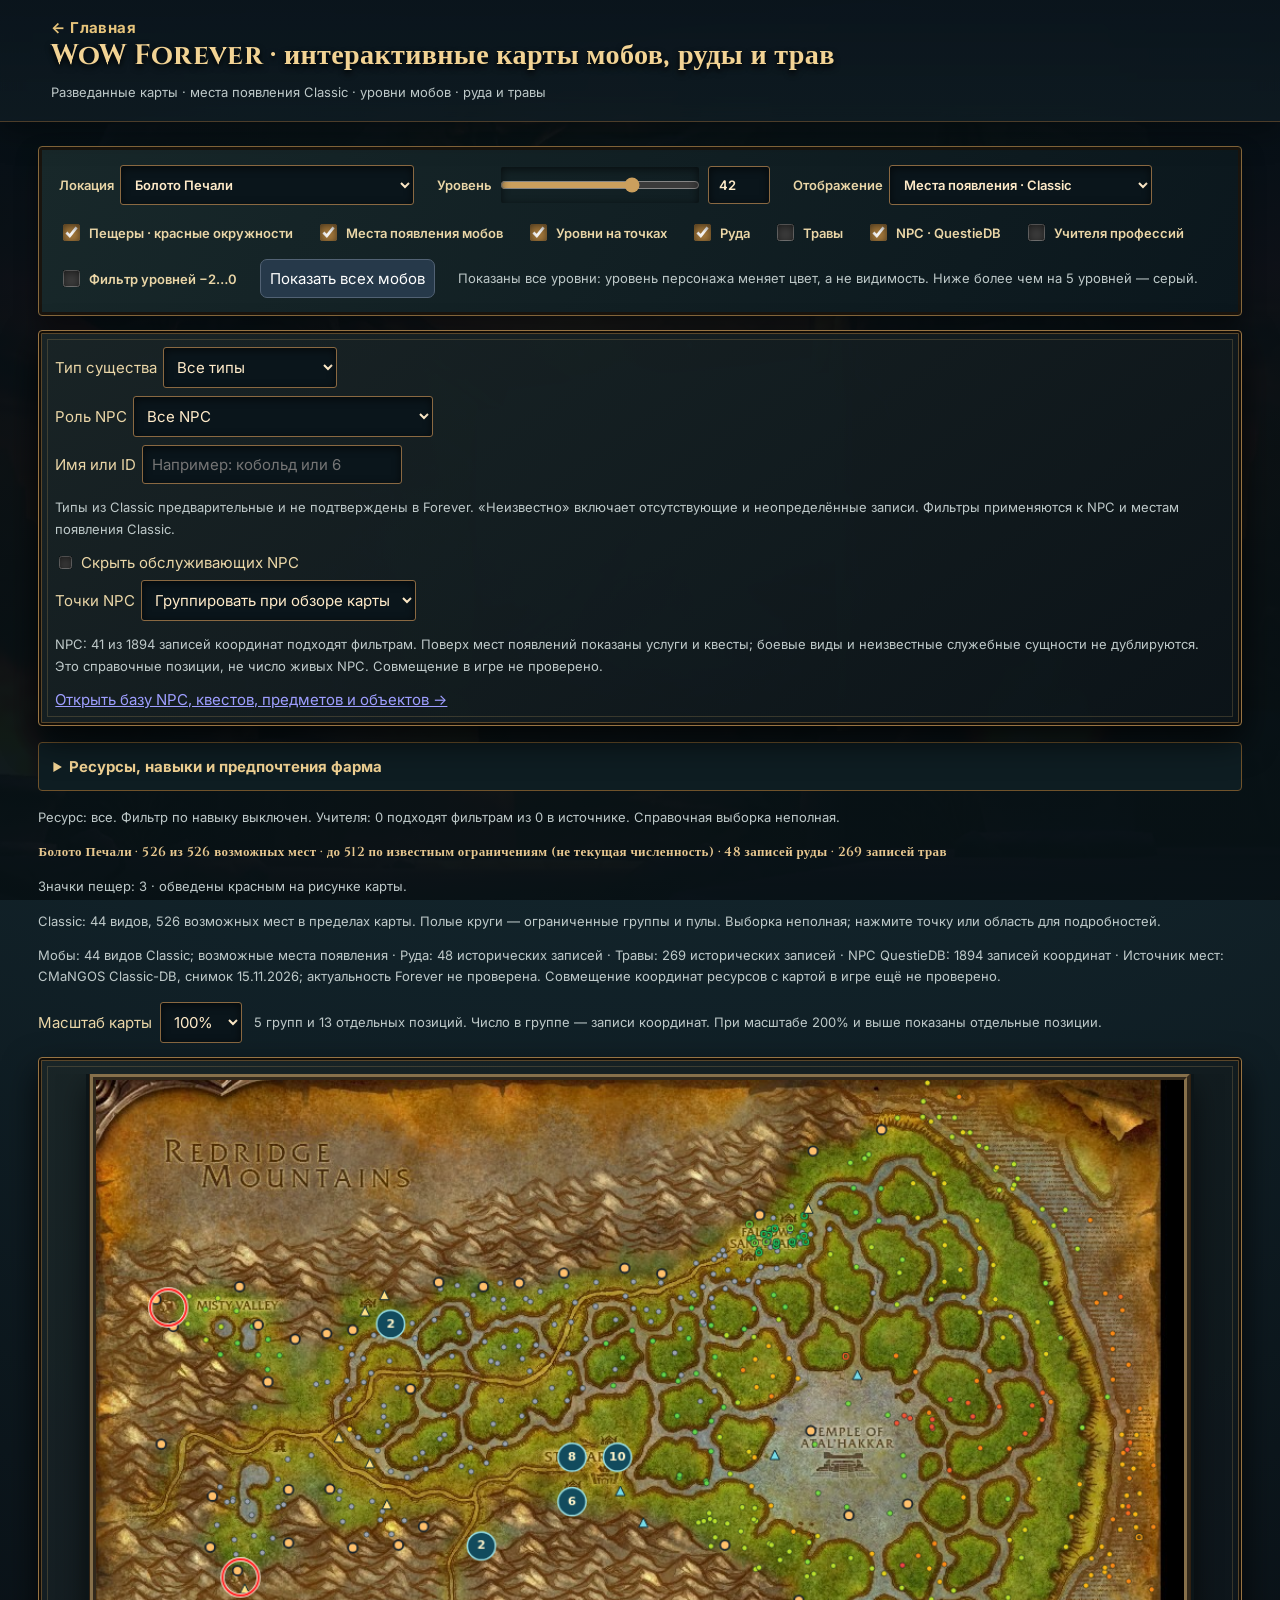
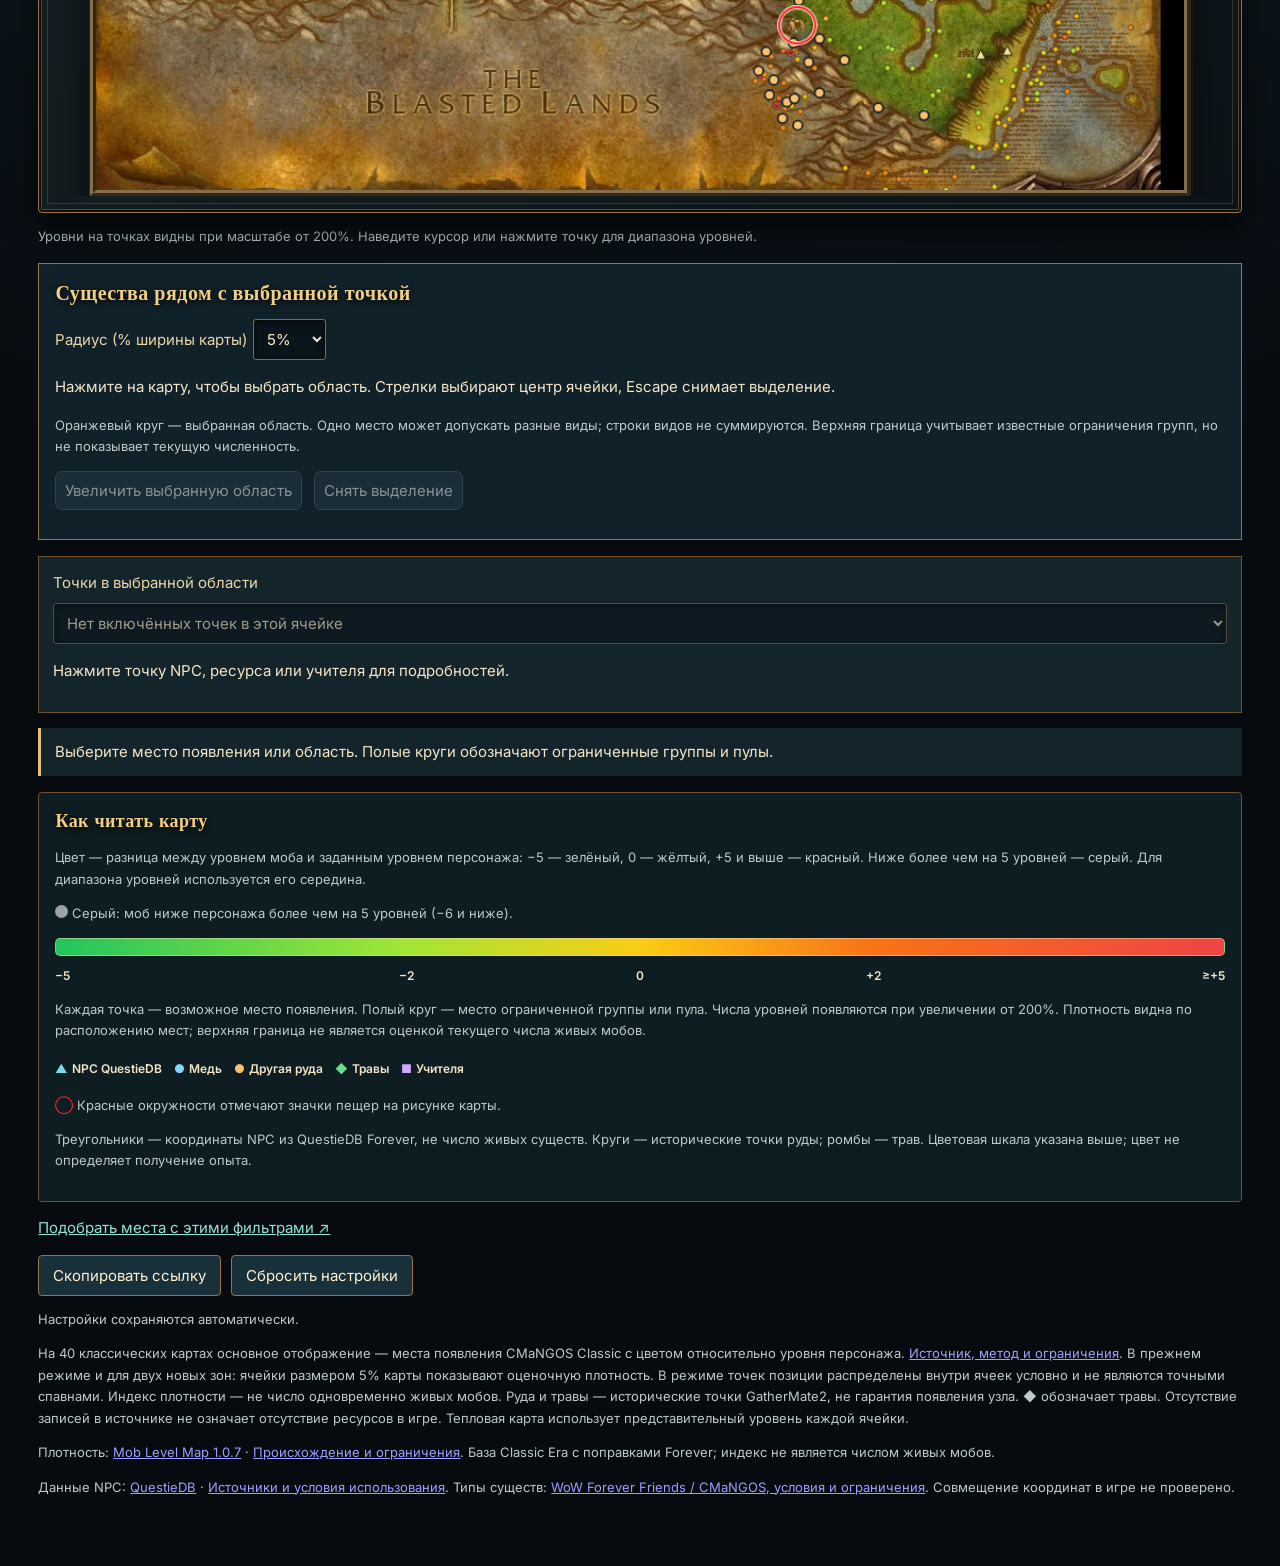
==== commit 275729bc: "Show unique kill and quest-item counts in mob tooltips Build a compact NPC-to-quest index from expli" ====
--- a/atlas.html
+++ b/atlas.html
@@ -1 +1 @@
-<!doctype html><html lang="ru"><head><meta charset="utf-8"><meta name="viewport" content="width=device-width,initial-scale=1"><title>WoW Forever — Атлас локаций</title><style>body{margin:0;background:#111922;color:#f0f4f7;font:15px system-ui}header{padding:16px 22px;background:#1b2936}h1{font-size:21px;margin:0 0 8px}main{max-width:1350px;margin:auto;padding:16px}.controls{display:flex;gap:14px;flex-wrap:wrap;align-items:center;margin-bottom:14px}select,input,button{background:#26394a;color:white;border:1px solid #526274;border-radius:7px;padding:9px;font:inherit}input[type=range]{width:200px}.panel{background:#1b2936;padding:12px;border-radius:10px}.mapwrap{position:relative;max-width:1100px;margin:auto}.mapwrap img{display:block;width:100%;height:auto}.mapwrap canvas{position:absolute;left:0;top:0;width:100%;height:100%}.legend{display:flex;flex-wrap:wrap;gap:9px;margin:10px 0}.legend span{display:flex;align-items:center;gap:4px}.dot{display:inline-block;width:13px;height:13px;border-radius:50%}.muted{color:#b4c4d0;font-size:13px}.error{color:#ffbf9a}label{display:inline-flex;align-items:center;gap:6px}#stats{margin:12px 0}.npc-filters label{display:flex;flex-wrap:wrap;gap:6px;margin-bottom:8px}.npc-filters input,.npc-filters select{max-width:100%;min-width:0;box-sizing:border-box}</style><link rel="stylesheet" href="forever-theme.css?v=heat1"><link rel="stylesheet" href="npc-area.css?v=1"><meta name="theme-color" content="#0a151b"></head><body><header><a href="index.html" style="color:#e7c47b;text-decoration:none;margin-right:18px">← Главная</a><h1>WoW Forever · интерактивные карты мобов, руды и трав</h1><div class="muted">Разведанные карты · места появления Classic · уровни мобов · руда и травы</div></header><main><div id="data-error" class="panel error" role="alert" hidden><p>Не удалось загрузить данные атласа. Проверьте соединение и повторите загрузку.</p><button id="retry" type="button">Повторить загрузку</button></div><div class="controls"><label>Локация <select id="zone"></select></label><label>Уровень <input type="range" min="1" max="60" value="42" id="level"><input type="number" min="1" max="60" value="42" step="1" id="levelnum" style="width:62px"></label><label>Отображение <select id="mode"><option value="cells">Тепловая карта уровней</option><option value="dots">Условные точки</option><option value="legacy">Тепловая карта · прежняя оценка</option></select></label><label><input type="checkbox" id="caves" checked> Пещеры · красные окружности</label><label><input type="checkbox" id="mobs" checked> Уровни мобов · тепловая карта</label><label><input type="checkbox" id="density" checked> Числа плотности</label><label><input type="checkbox" id="ores" checked> Руда</label><label><input type="checkbox" id="herbs"> Травы</label><label><input type="checkbox" id="npcs"> NPC · QuestieDB</label><label><input type="checkbox" id="trainers"> Учителя профессий</label><label id="trainer-faction-field" hidden>Фракция учителей<select id="faction"><option value="all">Все</option><option value="alliance">Альянс и нейтральные</option><option value="horde">Орда и нейтральные</option></select></label><label><input type="checkbox" id="only" > Фильтр уровней −2…0</label><button id="show-all-mobs" type="button" disabled>Показать всех мобов</button><span id="mob-level-scope" class="muted" role="status"></span></div><section class="panel npc-filters" aria-label="Фильтры NPC"><label>Тип существа <select id="npcType"><option value="all">Все типы</option></select></label> <label>Роль NPC <select id="npcRole"><option value="all">Все NPC</option><option value="quests">Начало и сдача квестов</option><option value="vendors">Торговцы</option><option value="trainers">Учителя всех профессий и классов</option></select></label> <label>Имя или ID <input id="npcQuery" type="search" maxlength="120" placeholder="Например: кобольд или 6"></label><p class="muted">Типы из Classic предварительные и не подтверждены в Forever. «Неизвестно» включает отсутствующие и неопределённые записи. Фильтры применяются к NPC и местам появления Classic.</p><label><input id="hideServices" type="checkbox"> Скрыть обслуживающих NPC</label><label>Точки NPC<select id="npcGrouping"><option value="auto">Группировать при обзоре карты</option><option value="points">Отдельные позиции</option></select></label><p id="npc-status" class="muted" role="status">Включите NPC, чтобы увидеть справочные координаты QuestieDB Forever.</p><button id="npc-retry" type="button" hidden>Повторить загрузку NPC</button><a href="database.html">Открыть базу NPC, квестов, предметов и объектов →</a></section><details class="resource-filters"><summary>Ресурсы, навыки и предпочтения фарма</summary><div class="filter-grid"><label>Цель<select id="focus"><option value="balanced">Мобы и ресурсы рядом</option><option value="mobs">Мобы</option><option value="ore">Руда</option><option value="herbs">Травы</option></select></label><label>Ресурс<select id="resource"><option value="all">Все ресурсы</option></select></label><label>Горное дело с бонусами<input id="miningSkill" type="number" min="0" max="400" step="1" value="300"></label><label>Травничество с бонусами<input id="herbalismSkill" type="number" min="0" max="400" step="1" value="300"></label><label><input id="skillFilter" type="checkbox"> Фильтровать по навыку</label><label><input id="unknownSkill" type="checkbox" checked> Показывать неизвестные требования</label></div><p class="muted">Укажите навык с учётом бонусов. Специальные предметы, позволяющие собирать без профессии, не учитываются. Пороги из справочника Forever; точки исторические.</p></details><p id="filter-status" class="muted" role="status"></p><div id="stats" class="muted" role="status"></div><p id="cave-status" class="muted" role="status"></p><p id="classic-spawn-status" class="muted" role="status"></p><p id="coverage" class="muted"></p><div class="area-controls"><label>Масштаб карты<select id="mapZoom"><option value="1">100%</option><option value="1.5">150%</option><option value="2">200%</option><option value="3">300%</option></select></label><span id="npc-cluster-status" class="muted" role="status"></span></div><div class="panel"><div class="map-viewport" id="map-viewport"><div class="mapwrap" id="map-area" tabindex="0" role="group" aria-label="Карта локации. Стрелки выбирают ячейку и круговую область, Escape снимает выделение." aria-describedby="density-hint cell-info"><img id="terrain" alt="Карта локации"><canvas id="overlay"></canvas><canvas id="cave-overlay" aria-hidden="true"></canvas></div></div></div><p id="density-hint" class="muted"></p><section class="area-panel" aria-labelledby="area-heading"><h2 id="area-heading">Существа рядом с выбранной точкой</h2><label>Радиус (% ширины карты) <select id="areaRadius"><option value="2">2%</option><option value="5" selected>5%</option><option value="10">10%</option><option value="20">20%</option></select></label><p id="area-status" role="status">Нажмите на карту, чтобы выбрать область.</p><p id="area-description" class="muted">Оранжевый круг — выбранная область. Числа показывают записи координат в источнике. Фактическое число живых существ сейчас неизвестно. Среди NPC могут быть мирные персонажи; флаг обслуживания не определяет враждебность.</p><div class="area-actions"><button id="area-enable-npcs" type="button">Включить NPC для подсчёта</button><button id="area-zoom" type="button" disabled>Увеличить выбранную область</button><button id="area-clear" type="button" disabled>Снять выделение</button></div><div id="area-table-wrap" class="area-table-wrap" tabindex="0" role="region" aria-label="Существа в выбранной области" hidden><table><caption class="muted">Позиции по NPC ID; типы Classic предварительные</caption><thead><tr><th scope="col">Существо</th><th scope="col">Уровни</th><th scope="col">Тип</th><th scope="col">Записей позиций</th></tr></thead><tbody id="area-rows"></tbody></table></div><p id="area-source" class="muted"></p></section><div id="map-tooltip" role="tooltip" hidden></div><section class="point-panel"><label for="point-options">Точки в выбранной области</label><select id="point-options" disabled><option>Выберите ячейку на карте</option></select><p id="point-info" role="status">Нажмите точку NPC, ресурса или учителя для подробностей.</p><a id="point-source" target="_blank" rel="noopener noreferrer" hidden>Источник справочных сведений ↗</a></section><p id="cell-info" class="cell-info" role="status">Выберите ячейку на карте для подробностей.</p><section class="legend-panel" aria-label="Легенда карты"><h2>Как читать карту</h2><p id="legend-description" class="muted">Цвет ячейки или условной точки — разница между уровнем ячейки и персонажа.</p><p class="muted"><i class="dot" style="background:#9ca3af"></i> Серый: моб ниже персонажа более чем на 5 уровней (−6 и ниже).</p><div id="level-heat-bar" class="level-heat-bar" role="img" aria-label="Цветовая шкала: −5 — зелёный, ниже −5 — серый, 0 — жёлтый, +5 и выше — красный"></div><div class="legend level-heat-ticks" id="legend"></div><p id="density-scale" class="muted"></p><div class="legend" id="resource-legend"></div><p class="muted"><span style="color:#ff2020">◯</span> Красные окружности отмечают значки пещер на рисунке карты.</p><p class="muted">Треугольники — координаты NPC из QuestieDB Forever, не число живых существ. Круги — исторические точки руды; ромбы — трав. Цветовая шкала указана выше; цвет не определяет получение опыта.</p></section><p><a id="farm-link" href="index.html">Подобрать места с этими фильтрами ↗</a></p><div class="settings-actions"><button id="share" type="button">Скопировать ссылку</button><button id="reset-settings" type="button">Сбросить настройки</button></div><p id="preference-status" class="muted"></p><p id="share-status" class="muted" role="status"></p><input id="share-link" aria-label="Ссылка на карту с настройками" readonly hidden><p class="muted">На 40 классических картах основное отображение — места появления CMaNGOS Classic с цветом относительно уровня персонажа. <a href="sources/classic_spawns/WORLD_NOTICE.md">Источник, метод и ограничения</a>. В прежнем режиме и для двух новых зон: ячейки размером 5% карты показывают оценочную плотность. В режиме точек позиции распределены внутри ячеек условно и не являются точными спавнами. Индекс плотности — не число одновременно живых мобов. Руда и травы — исторические точки GatherMate2, не гарантия появления узла. ◆ обозначает травы. Отсутствие записей в источнике не означает отсутствие ресурсов в игре. Тепловая карта использует представительный уровень каждой ячейки.</p><p class="muted">Плотность: <a href="https://www.curseforge.com/wow/addons/mob-levels/files/9605623">Mob Level Map 1.0.7</a> · <a href="sources/moblevels/NOTICE.md">Происхождение и ограничения</a>. База Classic Era с поправками Forever; индекс не является числом живых мобов.</p><p class="muted">Данные NPC: <a href="https://github.com/Questie/QuestieDB">QuestieDB</a> · <a href="sources/questie/NOTICE.md">Источники и условия использования</a>. Типы существ: <a href="sources/creature_types/NOTICE.md">WoW Forever Friends / CMaNGOS, условия и ограничения</a>. Совмещение координат в игре не проверено.</p></main><script src="app-core.js?v=density2"></script><script src="resources.js?v=3.5"></script><script src="creature-types.js?v=1"></script><script src="settings.js?v=classic40"></script><script src="npcs.js?v=classic5"></script><script src="npc-area.js?v=1"></script><script src="cave-icons.js?v=classic5"></script><script src="caves.js?v=1"></script><script src="classic-spawn-data.js?v=classic40"></script><script src="classic-spawns.js?v=classic40"></script><script src="atlas.js?v=classic40"></script></body></html>
+<!doctype html><html lang="ru"><head><meta charset="utf-8"><meta name="viewport" content="width=device-width,initial-scale=1"><title>WoW Forever — Атлас локаций</title><style>body{margin:0;background:#111922;color:#f0f4f7;font:15px system-ui}header{padding:16px 22px;background:#1b2936}h1{font-size:21px;margin:0 0 8px}main{max-width:1350px;margin:auto;padding:16px}.controls{display:flex;gap:14px;flex-wrap:wrap;align-items:center;margin-bottom:14px}select,input,button{background:#26394a;color:white;border:1px solid #526274;border-radius:7px;padding:9px;font:inherit}input[type=range]{width:200px}.panel{background:#1b2936;padding:12px;border-radius:10px}.mapwrap{position:relative;max-width:1100px;margin:auto}.mapwrap img{display:block;width:100%;height:auto}.mapwrap canvas{position:absolute;left:0;top:0;width:100%;height:100%}.legend{display:flex;flex-wrap:wrap;gap:9px;margin:10px 0}.legend span{display:flex;align-items:center;gap:4px}.dot{display:inline-block;width:13px;height:13px;border-radius:50%}.muted{color:#b4c4d0;font-size:13px}.error{color:#ffbf9a}label{display:inline-flex;align-items:center;gap:6px}#stats{margin:12px 0}.npc-filters label{display:flex;flex-wrap:wrap;gap:6px;margin-bottom:8px}.npc-filters input,.npc-filters select{max-width:100%;min-width:0;box-sizing:border-box}</style><link rel="stylesheet" href="forever-theme.css?v=heat1"><link rel="stylesheet" href="npc-area.css?v=1"><meta name="theme-color" content="#0a151b"></head><body><header><a href="index.html" style="color:#e7c47b;text-decoration:none;margin-right:18px">← Главная</a><h1>WoW Forever · интерактивные карты мобов, руды и трав</h1><div class="muted">Разведанные карты · места появления Classic · уровни мобов · руда и травы</div></header><main><div id="data-error" class="panel error" role="alert" hidden><p>Не удалось загрузить данные атласа. Проверьте соединение и повторите загрузку.</p><button id="retry" type="button">Повторить загрузку</button></div><div class="controls"><label>Локация <select id="zone"></select></label><label>Уровень <input type="range" min="1" max="60" value="42" id="level"><input type="number" min="1" max="60" value="42" step="1" id="levelnum" style="width:62px"></label><label>Отображение <select id="mode"><option value="cells">Тепловая карта уровней</option><option value="dots">Условные точки</option><option value="legacy">Тепловая карта · прежняя оценка</option></select></label><label><input type="checkbox" id="caves" checked> Пещеры · красные окружности</label><label><input type="checkbox" id="mobs" checked> Уровни мобов · тепловая карта</label><label><input type="checkbox" id="density" checked> Числа плотности</label><label><input type="checkbox" id="ores" checked> Руда</label><label><input type="checkbox" id="herbs"> Травы</label><label><input type="checkbox" id="npcs"> NPC · QuestieDB</label><label><input type="checkbox" id="trainers"> Учителя профессий</label><label id="trainer-faction-field" hidden>Фракция учителей<select id="faction"><option value="all">Все</option><option value="alliance">Альянс и нейтральные</option><option value="horde">Орда и нейтральные</option></select></label><label><input type="checkbox" id="only" > Фильтр уровней −2…0</label><button id="show-all-mobs" type="button" disabled>Показать всех мобов</button><span id="mob-level-scope" class="muted" role="status"></span></div><section class="panel npc-filters" aria-label="Фильтры NPC"><label>Тип существа <select id="npcType"><option value="all">Все типы</option></select></label> <label>Роль NPC <select id="npcRole"><option value="all">Все NPC</option><option value="quests">Начало и сдача квестов</option><option value="vendors">Торговцы</option><option value="trainers">Учителя всех профессий и классов</option></select></label> <label>Имя или ID <input id="npcQuery" type="search" maxlength="120" placeholder="Например: кобольд или 6"></label><p class="muted">Типы из Classic предварительные и не подтверждены в Forever. «Неизвестно» включает отсутствующие и неопределённые записи. Фильтры применяются к NPC и местам появления Classic.</p><label><input id="hideServices" type="checkbox"> Скрыть обслуживающих NPC</label><label>Точки NPC<select id="npcGrouping"><option value="auto">Группировать при обзоре карты</option><option value="points">Отдельные позиции</option></select></label><p id="npc-status" class="muted" role="status">Включите NPC, чтобы увидеть справочные координаты QuestieDB Forever.</p><button id="npc-retry" type="button" hidden>Повторить загрузку NPC</button><a href="database.html">Открыть базу NPC, квестов, предметов и объектов →</a></section><details class="resource-filters"><summary>Ресурсы, навыки и предпочтения фарма</summary><div class="filter-grid"><label>Цель<select id="focus"><option value="balanced">Мобы и ресурсы рядом</option><option value="mobs">Мобы</option><option value="ore">Руда</option><option value="herbs">Травы</option></select></label><label>Ресурс<select id="resource"><option value="all">Все ресурсы</option></select></label><label>Горное дело с бонусами<input id="miningSkill" type="number" min="0" max="400" step="1" value="300"></label><label>Травничество с бонусами<input id="herbalismSkill" type="number" min="0" max="400" step="1" value="300"></label><label><input id="skillFilter" type="checkbox"> Фильтровать по навыку</label><label><input id="unknownSkill" type="checkbox" checked> Показывать неизвестные требования</label></div><p class="muted">Укажите навык с учётом бонусов. Специальные предметы, позволяющие собирать без профессии, не учитываются. Пороги из справочника Forever; точки исторические.</p></details><p id="filter-status" class="muted" role="status"></p><div id="stats" class="muted" role="status"></div><p id="cave-status" class="muted" role="status"></p><p id="classic-spawn-status" class="muted" role="status"></p><p id="coverage" class="muted"></p><div class="area-controls"><label>Масштаб карты<select id="mapZoom"><option value="1">100%</option><option value="1.5">150%</option><option value="2">200%</option><option value="3">300%</option></select></label><span id="npc-cluster-status" class="muted" role="status"></span></div><div class="panel"><div class="map-viewport" id="map-viewport"><div class="mapwrap" id="map-area" tabindex="0" role="group" aria-label="Карта локации. Стрелки выбирают ячейку и круговую область, Escape снимает выделение." aria-describedby="density-hint cell-info"><img id="terrain" alt="Карта локации"><canvas id="overlay"></canvas><canvas id="cave-overlay" aria-hidden="true"></canvas></div></div></div><p id="density-hint" class="muted"></p><section class="area-panel" aria-labelledby="area-heading"><h2 id="area-heading">Существа рядом с выбранной точкой</h2><label>Радиус (% ширины карты) <select id="areaRadius"><option value="2">2%</option><option value="5" selected>5%</option><option value="10">10%</option><option value="20">20%</option></select></label><p id="area-status" role="status">Нажмите на карту, чтобы выбрать область.</p><p id="area-description" class="muted">Оранжевый круг — выбранная область. Числа показывают записи координат в источнике. Фактическое число живых существ сейчас неизвестно. Среди NPC могут быть мирные персонажи; флаг обслуживания не определяет враждебность.</p><div class="area-actions"><button id="area-enable-npcs" type="button">Включить NPC для подсчёта</button><button id="area-zoom" type="button" disabled>Увеличить выбранную область</button><button id="area-clear" type="button" disabled>Снять выделение</button></div><div id="area-table-wrap" class="area-table-wrap" tabindex="0" role="region" aria-label="Существа в выбранной области" hidden><table><caption class="muted">Позиции по NPC ID; типы Classic предварительные</caption><thead><tr><th scope="col">Существо</th><th scope="col">Уровни</th><th scope="col">Тип</th><th scope="col">Записей позиций</th></tr></thead><tbody id="area-rows"></tbody></table></div><p id="area-source" class="muted"></p></section><div id="map-tooltip" role="tooltip" hidden></div><section class="point-panel"><label for="point-options">Точки в выбранной области</label><select id="point-options" disabled><option>Выберите ячейку на карте</option></select><p id="point-info" role="status">Нажмите точку NPC, ресурса или учителя для подробностей.</p><a id="point-source" target="_blank" rel="noopener noreferrer" hidden>Источник справочных сведений ↗</a></section><p id="cell-info" class="cell-info" role="status">Выберите ячейку на карте для подробностей.</p><section class="legend-panel" aria-label="Легенда карты"><h2>Как читать карту</h2><p id="legend-description" class="muted">Цвет ячейки или условной точки — разница между уровнем ячейки и персонажа.</p><p class="muted"><i class="dot" style="background:#9ca3af"></i> Серый: моб ниже персонажа более чем на 5 уровней (−6 и ниже).</p><div id="level-heat-bar" class="level-heat-bar" role="img" aria-label="Цветовая шкала: −5 — зелёный, ниже −5 — серый, 0 — жёлтый, +5 и выше — красный"></div><div class="legend level-heat-ticks" id="legend"></div><p id="density-scale" class="muted"></p><div class="legend" id="resource-legend"></div><p class="muted"><span style="color:#ff2020">◯</span> Красные окружности отмечают значки пещер на рисунке карты.</p><p class="muted">Треугольники — координаты NPC из QuestieDB Forever, не число живых существ. Круги — исторические точки руды; ромбы — трав. Цветовая шкала указана выше; цвет не определяет получение опыта.</p></section><p><a id="farm-link" href="index.html">Подобрать места с этими фильтрами ↗</a></p><div class="settings-actions"><button id="share" type="button">Скопировать ссылку</button><button id="reset-settings" type="button">Сбросить настройки</button></div><p id="preference-status" class="muted"></p><p id="share-status" class="muted" role="status"></p><input id="share-link" aria-label="Ссылка на карту с настройками" readonly hidden><p class="muted">На 40 классических картах основное отображение — места появления CMaNGOS Classic с цветом относительно уровня персонажа. <a href="sources/classic_spawns/WORLD_NOTICE.md">Источник, метод и ограничения</a>. В прежнем режиме и для двух новых зон: ячейки размером 5% карты показывают оценочную плотность. В режиме точек позиции распределены внутри ячеек условно и не являются точными спавнами. Индекс плотности — не число одновременно живых мобов. Руда и травы — исторические точки GatherMate2, не гарантия появления узла. ◆ обозначает травы. Отсутствие записей в источнике не означает отсутствие ресурсов в игре. Тепловая карта использует представительный уровень каждой ячейки.</p><p class="muted">Плотность: <a href="https://www.curseforge.com/wow/addons/mob-levels/files/9605623">Mob Level Map 1.0.7</a> · <a href="sources/moblevels/NOTICE.md">Происхождение и ограничения</a>. База Classic Era с поправками Forever; индекс не является числом живых мобов.</p><p class="muted">Данные NPC: <a href="https://github.com/Questie/QuestieDB">QuestieDB</a> · <a href="sources/questie/NOTICE.md">Источники и условия использования</a>. Типы существ: <a href="sources/creature_types/NOTICE.md">WoW Forever Friends / CMaNGOS, условия и ограничения</a>. Совмещение координат в игре не проверено.</p></main><script src="app-core.js?v=density2"></script><script src="resources.js?v=3.5"></script><script src="creature-types.js?v=1"></script><script src="settings.js?v=classic40"></script><script src="npcs.js?v=classic5"></script><script src="npc-area.js?v=1"></script><script src="cave-icons.js?v=classic5"></script><script src="caves.js?v=1"></script><script src="classic-spawn-data.js?v=classic40"></script><script src="classic-spawns.js?v=classic40"></script><script src="mob-quest-data.js?v=1"></script><script src="mob-quests.js?v=1"></script><script src="atlas.js?v=quests1"></script></body></html>
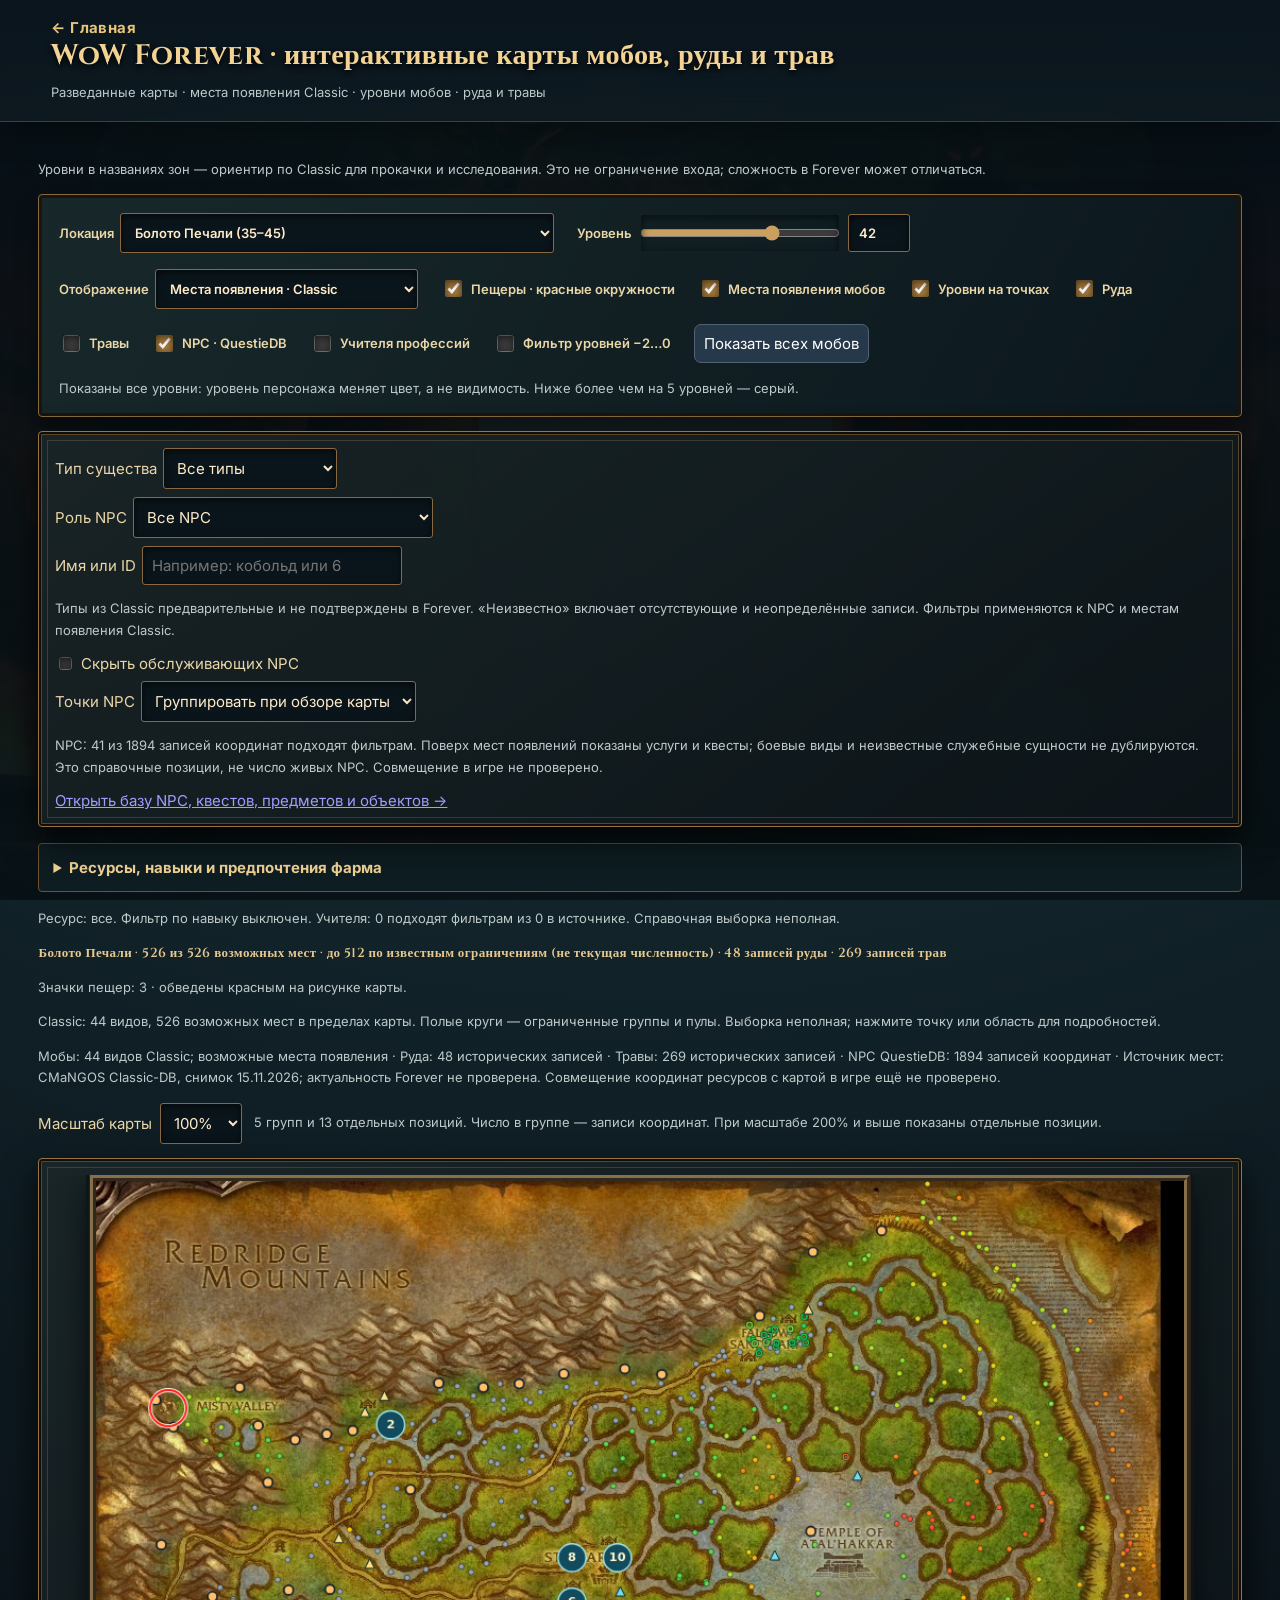
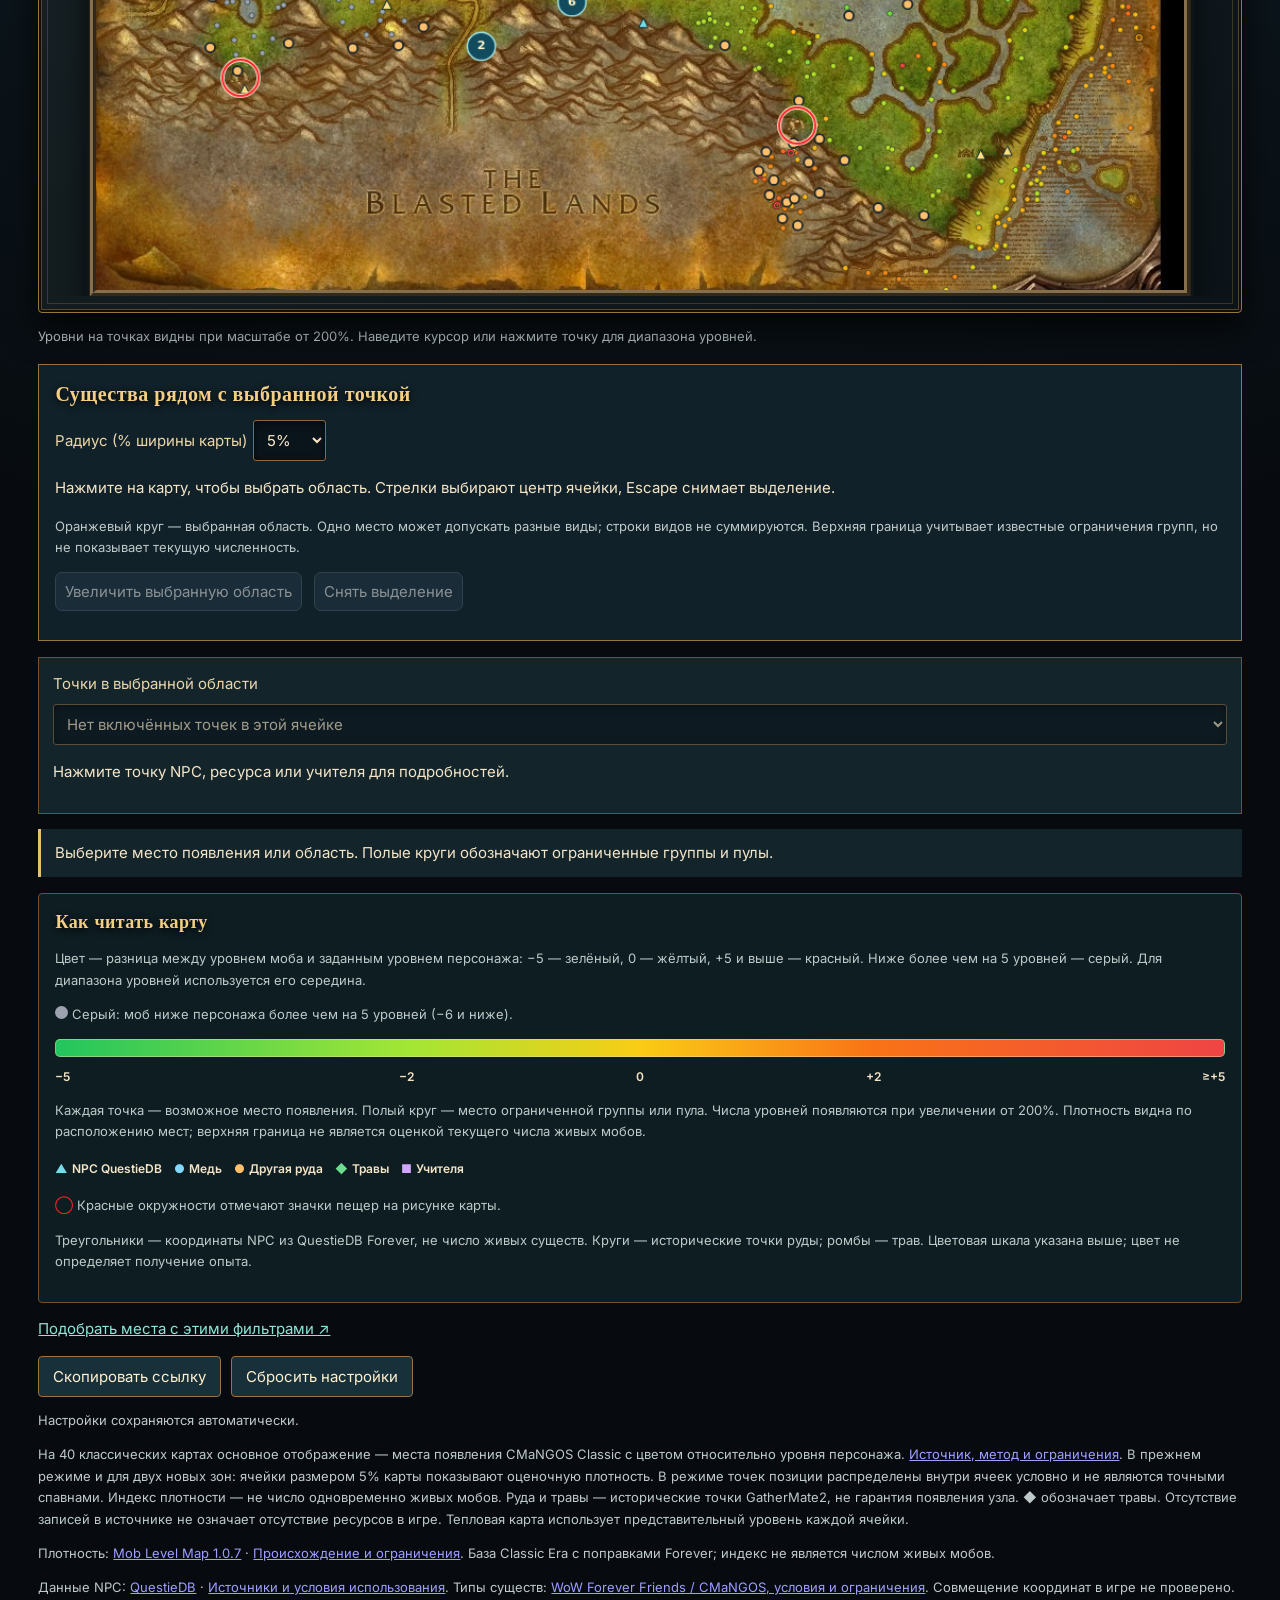
==== commit 5611cbfb: "Show recommended Classic level bands beside zone names Label all 40 Classic zones in the alphabetic " ====
--- a/atlas.html
+++ b/atlas.html
@@ -1 +1 @@
-<!doctype html><html lang="ru"><head><meta charset="utf-8"><meta name="viewport" content="width=device-width,initial-scale=1"><title>WoW Forever — Атлас локаций</title><style>body{margin:0;background:#111922;color:#f0f4f7;font:15px system-ui}header{padding:16px 22px;background:#1b2936}h1{font-size:21px;margin:0 0 8px}main{max-width:1350px;margin:auto;padding:16px}.controls{display:flex;gap:14px;flex-wrap:wrap;align-items:center;margin-bottom:14px}select,input,button{background:#26394a;color:white;border:1px solid #526274;border-radius:7px;padding:9px;font:inherit}input[type=range]{width:200px}.panel{background:#1b2936;padding:12px;border-radius:10px}.mapwrap{position:relative;max-width:1100px;margin:auto}.mapwrap img{display:block;width:100%;height:auto}.mapwrap canvas{position:absolute;left:0;top:0;width:100%;height:100%}.legend{display:flex;flex-wrap:wrap;gap:9px;margin:10px 0}.legend span{display:flex;align-items:center;gap:4px}.dot{display:inline-block;width:13px;height:13px;border-radius:50%}.muted{color:#b4c4d0;font-size:13px}.error{color:#ffbf9a}label{display:inline-flex;align-items:center;gap:6px}#stats{margin:12px 0}.npc-filters label{display:flex;flex-wrap:wrap;gap:6px;margin-bottom:8px}.npc-filters input,.npc-filters select{max-width:100%;min-width:0;box-sizing:border-box}</style><link rel="stylesheet" href="forever-theme.css?v=heat1"><link rel="stylesheet" href="npc-area.css?v=1"><meta name="theme-color" content="#0a151b"></head><body><header><a href="index.html" style="color:#e7c47b;text-decoration:none;margin-right:18px">← Главная</a><h1>WoW Forever · интерактивные карты мобов, руды и трав</h1><div class="muted">Разведанные карты · места появления Classic · уровни мобов · руда и травы</div></header><main><div id="data-error" class="panel error" role="alert" hidden><p>Не удалось загрузить данные атласа. Проверьте соединение и повторите загрузку.</p><button id="retry" type="button">Повторить загрузку</button></div><div class="controls"><label>Локация <select id="zone"></select></label><label>Уровень <input type="range" min="1" max="60" value="42" id="level"><input type="number" min="1" max="60" value="42" step="1" id="levelnum" style="width:62px"></label><label>Отображение <select id="mode"><option value="cells">Тепловая карта уровней</option><option value="dots">Условные точки</option><option value="legacy">Тепловая карта · прежняя оценка</option></select></label><label><input type="checkbox" id="caves" checked> Пещеры · красные окружности</label><label><input type="checkbox" id="mobs" checked> Уровни мобов · тепловая карта</label><label><input type="checkbox" id="density" checked> Числа плотности</label><label><input type="checkbox" id="ores" checked> Руда</label><label><input type="checkbox" id="herbs"> Травы</label><label><input type="checkbox" id="npcs"> NPC · QuestieDB</label><label><input type="checkbox" id="trainers"> Учителя профессий</label><label id="trainer-faction-field" hidden>Фракция учителей<select id="faction"><option value="all">Все</option><option value="alliance">Альянс и нейтральные</option><option value="horde">Орда и нейтральные</option></select></label><label><input type="checkbox" id="only" > Фильтр уровней −2…0</label><button id="show-all-mobs" type="button" disabled>Показать всех мобов</button><span id="mob-level-scope" class="muted" role="status"></span></div><section class="panel npc-filters" aria-label="Фильтры NPC"><label>Тип существа <select id="npcType"><option value="all">Все типы</option></select></label> <label>Роль NPC <select id="npcRole"><option value="all">Все NPC</option><option value="quests">Начало и сдача квестов</option><option value="vendors">Торговцы</option><option value="trainers">Учителя всех профессий и классов</option></select></label> <label>Имя или ID <input id="npcQuery" type="search" maxlength="120" placeholder="Например: кобольд или 6"></label><p class="muted">Типы из Classic предварительные и не подтверждены в Forever. «Неизвестно» включает отсутствующие и неопределённые записи. Фильтры применяются к NPC и местам появления Classic.</p><label><input id="hideServices" type="checkbox"> Скрыть обслуживающих NPC</label><label>Точки NPC<select id="npcGrouping"><option value="auto">Группировать при обзоре карты</option><option value="points">Отдельные позиции</option></select></label><p id="npc-status" class="muted" role="status">Включите NPC, чтобы увидеть справочные координаты QuestieDB Forever.</p><button id="npc-retry" type="button" hidden>Повторить загрузку NPC</button><a href="database.html">Открыть базу NPC, квестов, предметов и объектов →</a></section><details class="resource-filters"><summary>Ресурсы, навыки и предпочтения фарма</summary><div class="filter-grid"><label>Цель<select id="focus"><option value="balanced">Мобы и ресурсы рядом</option><option value="mobs">Мобы</option><option value="ore">Руда</option><option value="herbs">Травы</option></select></label><label>Ресурс<select id="resource"><option value="all">Все ресурсы</option></select></label><label>Горное дело с бонусами<input id="miningSkill" type="number" min="0" max="400" step="1" value="300"></label><label>Травничество с бонусами<input id="herbalismSkill" type="number" min="0" max="400" step="1" value="300"></label><label><input id="skillFilter" type="checkbox"> Фильтровать по навыку</label><label><input id="unknownSkill" type="checkbox" checked> Показывать неизвестные требования</label></div><p class="muted">Укажите навык с учётом бонусов. Специальные предметы, позволяющие собирать без профессии, не учитываются. Пороги из справочника Forever; точки исторические.</p></details><p id="filter-status" class="muted" role="status"></p><div id="stats" class="muted" role="status"></div><p id="cave-status" class="muted" role="status"></p><p id="classic-spawn-status" class="muted" role="status"></p><p id="coverage" class="muted"></p><div class="area-controls"><label>Масштаб карты<select id="mapZoom"><option value="1">100%</option><option value="1.5">150%</option><option value="2">200%</option><option value="3">300%</option></select></label><span id="npc-cluster-status" class="muted" role="status"></span></div><div class="panel"><div class="map-viewport" id="map-viewport"><div class="mapwrap" id="map-area" tabindex="0" role="group" aria-label="Карта локации. Стрелки выбирают ячейку и круговую область, Escape снимает выделение." aria-describedby="density-hint cell-info"><img id="terrain" alt="Карта локации"><canvas id="overlay"></canvas><canvas id="cave-overlay" aria-hidden="true"></canvas></div></div></div><p id="density-hint" class="muted"></p><section class="area-panel" aria-labelledby="area-heading"><h2 id="area-heading">Существа рядом с выбранной точкой</h2><label>Радиус (% ширины карты) <select id="areaRadius"><option value="2">2%</option><option value="5" selected>5%</option><option value="10">10%</option><option value="20">20%</option></select></label><p id="area-status" role="status">Нажмите на карту, чтобы выбрать область.</p><p id="area-description" class="muted">Оранжевый круг — выбранная область. Числа показывают записи координат в источнике. Фактическое число живых существ сейчас неизвестно. Среди NPC могут быть мирные персонажи; флаг обслуживания не определяет враждебность.</p><div class="area-actions"><button id="area-enable-npcs" type="button">Включить NPC для подсчёта</button><button id="area-zoom" type="button" disabled>Увеличить выбранную область</button><button id="area-clear" type="button" disabled>Снять выделение</button></div><div id="area-table-wrap" class="area-table-wrap" tabindex="0" role="region" aria-label="Существа в выбранной области" hidden><table><caption class="muted">Позиции по NPC ID; типы Classic предварительные</caption><thead><tr><th scope="col">Существо</th><th scope="col">Уровни</th><th scope="col">Тип</th><th scope="col">Записей позиций</th></tr></thead><tbody id="area-rows"></tbody></table></div><p id="area-source" class="muted"></p></section><div id="map-tooltip" role="tooltip" hidden></div><section class="point-panel"><label for="point-options">Точки в выбранной области</label><select id="point-options" disabled><option>Выберите ячейку на карте</option></select><p id="point-info" role="status">Нажмите точку NPC, ресурса или учителя для подробностей.</p><a id="point-source" target="_blank" rel="noopener noreferrer" hidden>Источник справочных сведений ↗</a></section><p id="cell-info" class="cell-info" role="status">Выберите ячейку на карте для подробностей.</p><section class="legend-panel" aria-label="Легенда карты"><h2>Как читать карту</h2><p id="legend-description" class="muted">Цвет ячейки или условной точки — разница между уровнем ячейки и персонажа.</p><p class="muted"><i class="dot" style="background:#9ca3af"></i> Серый: моб ниже персонажа более чем на 5 уровней (−6 и ниже).</p><div id="level-heat-bar" class="level-heat-bar" role="img" aria-label="Цветовая шкала: −5 — зелёный, ниже −5 — серый, 0 — жёлтый, +5 и выше — красный"></div><div class="legend level-heat-ticks" id="legend"></div><p id="density-scale" class="muted"></p><div class="legend" id="resource-legend"></div><p class="muted"><span style="color:#ff2020">◯</span> Красные окружности отмечают значки пещер на рисунке карты.</p><p class="muted">Треугольники — координаты NPC из QuestieDB Forever, не число живых существ. Круги — исторические точки руды; ромбы — трав. Цветовая шкала указана выше; цвет не определяет получение опыта.</p></section><p><a id="farm-link" href="index.html">Подобрать места с этими фильтрами ↗</a></p><div class="settings-actions"><button id="share" type="button">Скопировать ссылку</button><button id="reset-settings" type="button">Сбросить настройки</button></div><p id="preference-status" class="muted"></p><p id="share-status" class="muted" role="status"></p><input id="share-link" aria-label="Ссылка на карту с настройками" readonly hidden><p class="muted">На 40 классических картах основное отображение — места появления CMaNGOS Classic с цветом относительно уровня персонажа. <a href="sources/classic_spawns/WORLD_NOTICE.md">Источник, метод и ограничения</a>. В прежнем режиме и для двух новых зон: ячейки размером 5% карты показывают оценочную плотность. В режиме точек позиции распределены внутри ячеек условно и не являются точными спавнами. Индекс плотности — не число одновременно живых мобов. Руда и травы — исторические точки GatherMate2, не гарантия появления узла. ◆ обозначает травы. Отсутствие записей в источнике не означает отсутствие ресурсов в игре. Тепловая карта использует представительный уровень каждой ячейки.</p><p class="muted">Плотность: <a href="https://www.curseforge.com/wow/addons/mob-levels/files/9605623">Mob Level Map 1.0.7</a> · <a href="sources/moblevels/NOTICE.md">Происхождение и ограничения</a>. База Classic Era с поправками Forever; индекс не является числом живых мобов.</p><p class="muted">Данные NPC: <a href="https://github.com/Questie/QuestieDB">QuestieDB</a> · <a href="sources/questie/NOTICE.md">Источники и условия использования</a>. Типы существ: <a href="sources/creature_types/NOTICE.md">WoW Forever Friends / CMaNGOS, условия и ограничения</a>. Совмещение координат в игре не проверено.</p></main><script src="app-core.js?v=density2"></script><script src="resources.js?v=3.5"></script><script src="creature-types.js?v=1"></script><script src="settings.js?v=classic40"></script><script src="npcs.js?v=classic5"></script><script src="npc-area.js?v=1"></script><script src="cave-icons.js?v=classic5"></script><script src="caves.js?v=1"></script><script src="classic-spawn-data.js?v=classic40"></script><script src="classic-spawns.js?v=classic40"></script><script src="mob-quest-data.js?v=1"></script><script src="mob-quests.js?v=1"></script><script src="atlas.js?v=quests1"></script></body></html>
+<!doctype html><html lang="ru"><head><meta charset="utf-8"><meta name="viewport" content="width=device-width,initial-scale=1"><title>WoW Forever — Атлас локаций</title><style>body{margin:0;background:#111922;color:#f0f4f7;font:15px system-ui}header{padding:16px 22px;background:#1b2936}h1{font-size:21px;margin:0 0 8px}main{max-width:1350px;margin:auto;padding:16px}.controls{display:flex;gap:14px;flex-wrap:wrap;align-items:center;margin-bottom:14px}select,input,button{background:#26394a;color:white;border:1px solid #526274;border-radius:7px;padding:9px;font:inherit}input[type=range]{width:200px}.panel{background:#1b2936;padding:12px;border-radius:10px}.mapwrap{position:relative;max-width:1100px;margin:auto}.mapwrap img{display:block;width:100%;height:auto}.mapwrap canvas{position:absolute;left:0;top:0;width:100%;height:100%}.legend{display:flex;flex-wrap:wrap;gap:9px;margin:10px 0}.legend span{display:flex;align-items:center;gap:4px}.dot{display:inline-block;width:13px;height:13px;border-radius:50%}.muted{color:#b4c4d0;font-size:13px}.error{color:#ffbf9a}label{display:inline-flex;align-items:center;gap:6px}#stats{margin:12px 0}.npc-filters label{display:flex;flex-wrap:wrap;gap:6px;margin-bottom:8px}.npc-filters input,.npc-filters select{max-width:100%;min-width:0;box-sizing:border-box}</style><link rel="stylesheet" href="forever-theme.css?v=heat1"><link rel="stylesheet" href="npc-area.css?v=1"><meta name="theme-color" content="#0a151b"></head><body><header><a href="index.html" style="color:#e7c47b;text-decoration:none;margin-right:18px">← Главная</a><h1>WoW Forever · интерактивные карты мобов, руды и трав</h1><div class="muted">Разведанные карты · места появления Classic · уровни мобов · руда и травы</div></header><main><div id="data-error" class="panel error" role="alert" hidden><p>Не удалось загрузить данные атласа. Проверьте соединение и повторите загрузку.</p><button id="retry" type="button">Повторить загрузку</button></div><p class="muted">Уровни в названиях зон — ориентир по Classic для прокачки и исследования. Это не ограничение входа; сложность в Forever может отличаться.</p><div class="controls"><label>Локация <select id="zone"></select></label><label>Уровень <input type="range" min="1" max="60" value="42" id="level"><input type="number" min="1" max="60" value="42" step="1" id="levelnum" style="width:62px"></label><label>Отображение <select id="mode"><option value="cells">Тепловая карта уровней</option><option value="dots">Условные точки</option><option value="legacy">Тепловая карта · прежняя оценка</option></select></label><label><input type="checkbox" id="caves" checked> Пещеры · красные окружности</label><label><input type="checkbox" id="mobs" checked> Уровни мобов · тепловая карта</label><label><input type="checkbox" id="density" checked> Числа плотности</label><label><input type="checkbox" id="ores" checked> Руда</label><label><input type="checkbox" id="herbs"> Травы</label><label><input type="checkbox" id="npcs"> NPC · QuestieDB</label><label><input type="checkbox" id="trainers"> Учителя профессий</label><label id="trainer-faction-field" hidden>Фракция учителей<select id="faction"><option value="all">Все</option><option value="alliance">Альянс и нейтральные</option><option value="horde">Орда и нейтральные</option></select></label><label><input type="checkbox" id="only" > Фильтр уровней −2…0</label><button id="show-all-mobs" type="button" disabled>Показать всех мобов</button><span id="mob-level-scope" class="muted" role="status"></span></div><section class="panel npc-filters" aria-label="Фильтры NPC"><label>Тип существа <select id="npcType"><option value="all">Все типы</option></select></label> <label>Роль NPC <select id="npcRole"><option value="all">Все NPC</option><option value="quests">Начало и сдача квестов</option><option value="vendors">Торговцы</option><option value="trainers">Учителя всех профессий и классов</option></select></label> <label>Имя или ID <input id="npcQuery" type="search" maxlength="120" placeholder="Например: кобольд или 6"></label><p class="muted">Типы из Classic предварительные и не подтверждены в Forever. «Неизвестно» включает отсутствующие и неопределённые записи. Фильтры применяются к NPC и местам появления Classic.</p><label><input id="hideServices" type="checkbox"> Скрыть обслуживающих NPC</label><label>Точки NPC<select id="npcGrouping"><option value="auto">Группировать при обзоре карты</option><option value="points">Отдельные позиции</option></select></label><p id="npc-status" class="muted" role="status">Включите NPC, чтобы увидеть справочные координаты QuestieDB Forever.</p><button id="npc-retry" type="button" hidden>Повторить загрузку NPC</button><a href="database.html">Открыть базу NPC, квестов, предметов и объектов →</a></section><details class="resource-filters"><summary>Ресурсы, навыки и предпочтения фарма</summary><div class="filter-grid"><label>Цель<select id="focus"><option value="balanced">Мобы и ресурсы рядом</option><option value="mobs">Мобы</option><option value="ore">Руда</option><option value="herbs">Травы</option></select></label><label>Ресурс<select id="resource"><option value="all">Все ресурсы</option></select></label><label>Горное дело с бонусами<input id="miningSkill" type="number" min="0" max="400" step="1" value="300"></label><label>Травничество с бонусами<input id="herbalismSkill" type="number" min="0" max="400" step="1" value="300"></label><label><input id="skillFilter" type="checkbox"> Фильтровать по навыку</label><label><input id="unknownSkill" type="checkbox" checked> Показывать неизвестные требования</label></div><p class="muted">Укажите навык с учётом бонусов. Специальные предметы, позволяющие собирать без профессии, не учитываются. Пороги из справочника Forever; точки исторические.</p></details><p id="filter-status" class="muted" role="status"></p><div id="stats" class="muted" role="status"></div><p id="cave-status" class="muted" role="status"></p><p id="classic-spawn-status" class="muted" role="status"></p><p id="coverage" class="muted"></p><div class="area-controls"><label>Масштаб карты<select id="mapZoom"><option value="1">100%</option><option value="1.5">150%</option><option value="2">200%</option><option value="3">300%</option></select></label><span id="npc-cluster-status" class="muted" role="status"></span></div><div class="panel"><div class="map-viewport" id="map-viewport"><div class="mapwrap" id="map-area" tabindex="0" role="group" aria-label="Карта локации. Стрелки выбирают ячейку и круговую область, Escape снимает выделение." aria-describedby="density-hint cell-info"><img id="terrain" alt="Карта локации"><canvas id="overlay"></canvas><canvas id="cave-overlay" aria-hidden="true"></canvas></div></div></div><p id="density-hint" class="muted"></p><section class="area-panel" aria-labelledby="area-heading"><h2 id="area-heading">Существа рядом с выбранной точкой</h2><label>Радиус (% ширины карты) <select id="areaRadius"><option value="2">2%</option><option value="5" selected>5%</option><option value="10">10%</option><option value="20">20%</option></select></label><p id="area-status" role="status">Нажмите на карту, чтобы выбрать область.</p><p id="area-description" class="muted">Оранжевый круг — выбранная область. Числа показывают записи координат в источнике. Фактическое число живых существ сейчас неизвестно. Среди NPC могут быть мирные персонажи; флаг обслуживания не определяет враждебность.</p><div class="area-actions"><button id="area-enable-npcs" type="button">Включить NPC для подсчёта</button><button id="area-zoom" type="button" disabled>Увеличить выбранную область</button><button id="area-clear" type="button" disabled>Снять выделение</button></div><div id="area-table-wrap" class="area-table-wrap" tabindex="0" role="region" aria-label="Существа в выбранной области" hidden><table><caption class="muted">Позиции по NPC ID; типы Classic предварительные</caption><thead><tr><th scope="col">Существо</th><th scope="col">Уровни</th><th scope="col">Тип</th><th scope="col">Записей позиций</th></tr></thead><tbody id="area-rows"></tbody></table></div><p id="area-source" class="muted"></p></section><div id="map-tooltip" role="tooltip" hidden></div><section class="point-panel"><label for="point-options">Точки в выбранной области</label><select id="point-options" disabled><option>Выберите ячейку на карте</option></select><p id="point-info" role="status">Нажмите точку NPC, ресурса или учителя для подробностей.</p><a id="point-source" target="_blank" rel="noopener noreferrer" hidden>Источник справочных сведений ↗</a></section><p id="cell-info" class="cell-info" role="status">Выберите ячейку на карте для подробностей.</p><section class="legend-panel" aria-label="Легенда карты"><h2>Как читать карту</h2><p id="legend-description" class="muted">Цвет ячейки или условной точки — разница между уровнем ячейки и персонажа.</p><p class="muted"><i class="dot" style="background:#9ca3af"></i> Серый: моб ниже персонажа более чем на 5 уровней (−6 и ниже).</p><div id="level-heat-bar" class="level-heat-bar" role="img" aria-label="Цветовая шкала: −5 — зелёный, ниже −5 — серый, 0 — жёлтый, +5 и выше — красный"></div><div class="legend level-heat-ticks" id="legend"></div><p id="density-scale" class="muted"></p><div class="legend" id="resource-legend"></div><p class="muted"><span style="color:#ff2020">◯</span> Красные окружности отмечают значки пещер на рисунке карты.</p><p class="muted">Треугольники — координаты NPC из QuestieDB Forever, не число живых существ. Круги — исторические точки руды; ромбы — трав. Цветовая шкала указана выше; цвет не определяет получение опыта.</p></section><p><a id="farm-link" href="index.html">Подобрать места с этими фильтрами ↗</a></p><div class="settings-actions"><button id="share" type="button">Скопировать ссылку</button><button id="reset-settings" type="button">Сбросить настройки</button></div><p id="preference-status" class="muted"></p><p id="share-status" class="muted" role="status"></p><input id="share-link" aria-label="Ссылка на карту с настройками" readonly hidden><p class="muted">На 40 классических картах основное отображение — места появления CMaNGOS Classic с цветом относительно уровня персонажа. <a href="sources/classic_spawns/WORLD_NOTICE.md">Источник, метод и ограничения</a>. В прежнем режиме и для двух новых зон: ячейки размером 5% карты показывают оценочную плотность. В режиме точек позиции распределены внутри ячеек условно и не являются точными спавнами. Индекс плотности — не число одновременно живых мобов. Руда и травы — исторические точки GatherMate2, не гарантия появления узла. ◆ обозначает травы. Отсутствие записей в источнике не означает отсутствие ресурсов в игре. Тепловая карта использует представительный уровень каждой ячейки.</p><p class="muted">Плотность: <a href="https://www.curseforge.com/wow/addons/mob-levels/files/9605623">Mob Level Map 1.0.7</a> · <a href="sources/moblevels/NOTICE.md">Происхождение и ограничения</a>. База Classic Era с поправками Forever; индекс не является числом живых мобов.</p><p class="muted">Данные NPC: <a href="https://github.com/Questie/QuestieDB">QuestieDB</a> · <a href="sources/questie/NOTICE.md">Источники и условия использования</a>. Типы существ: <a href="sources/creature_types/NOTICE.md">WoW Forever Friends / CMaNGOS, условия и ограничения</a>. Совмещение координат в игре не проверено.</p></main><script src="app-core.js?v=density2"></script><script src="resources.js?v=3.5"></script><script src="creature-types.js?v=1"></script><script src="settings.js?v=classic40"></script><script src="npcs.js?v=classic5"></script><script src="npc-area.js?v=1"></script><script src="cave-icons.js?v=classic5"></script><script src="caves.js?v=1"></script><script src="classic-spawn-data.js?v=classic40"></script><script src="classic-spawns.js?v=classic40"></script><script src="mob-quest-data.js?v=1"></script><script src="mob-quests.js?v=1"></script><script src="zone-levels.js?v=1"></script><script src="atlas.js?v=zonelevels1"></script></body></html>
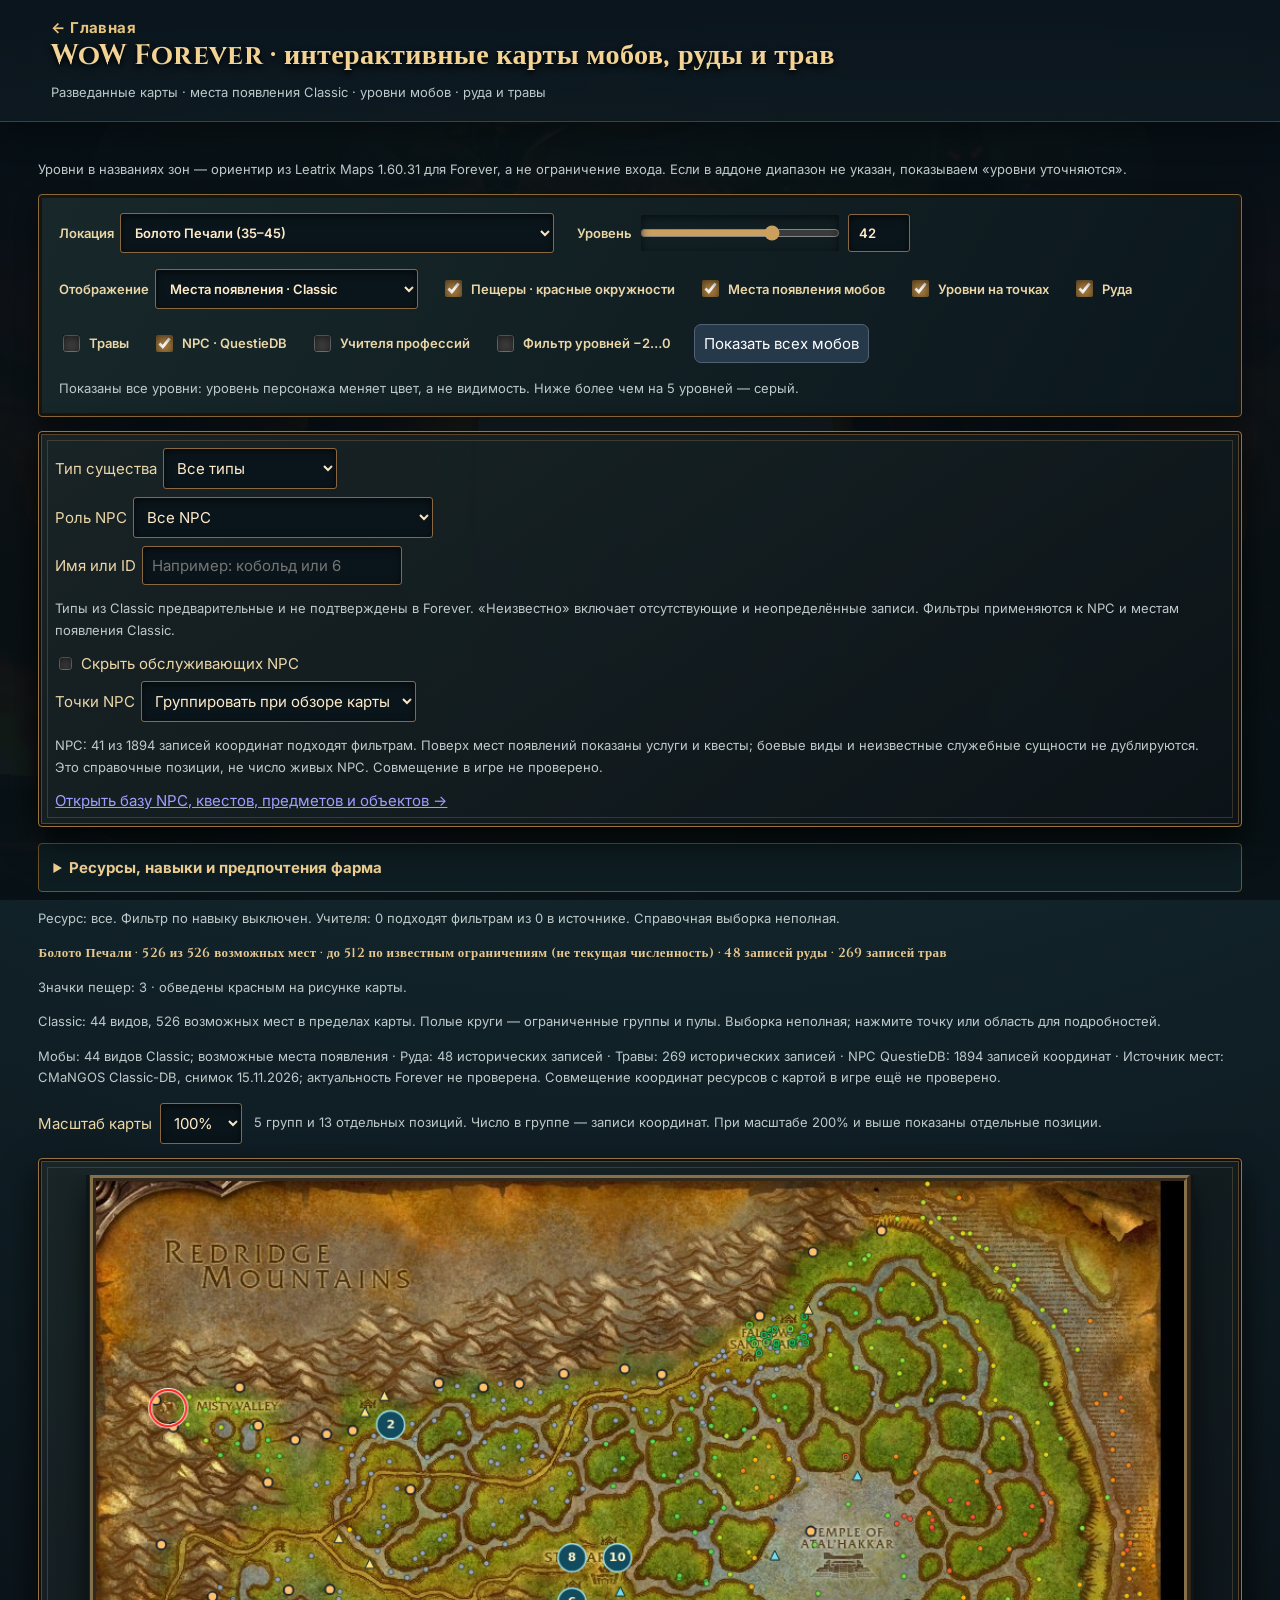
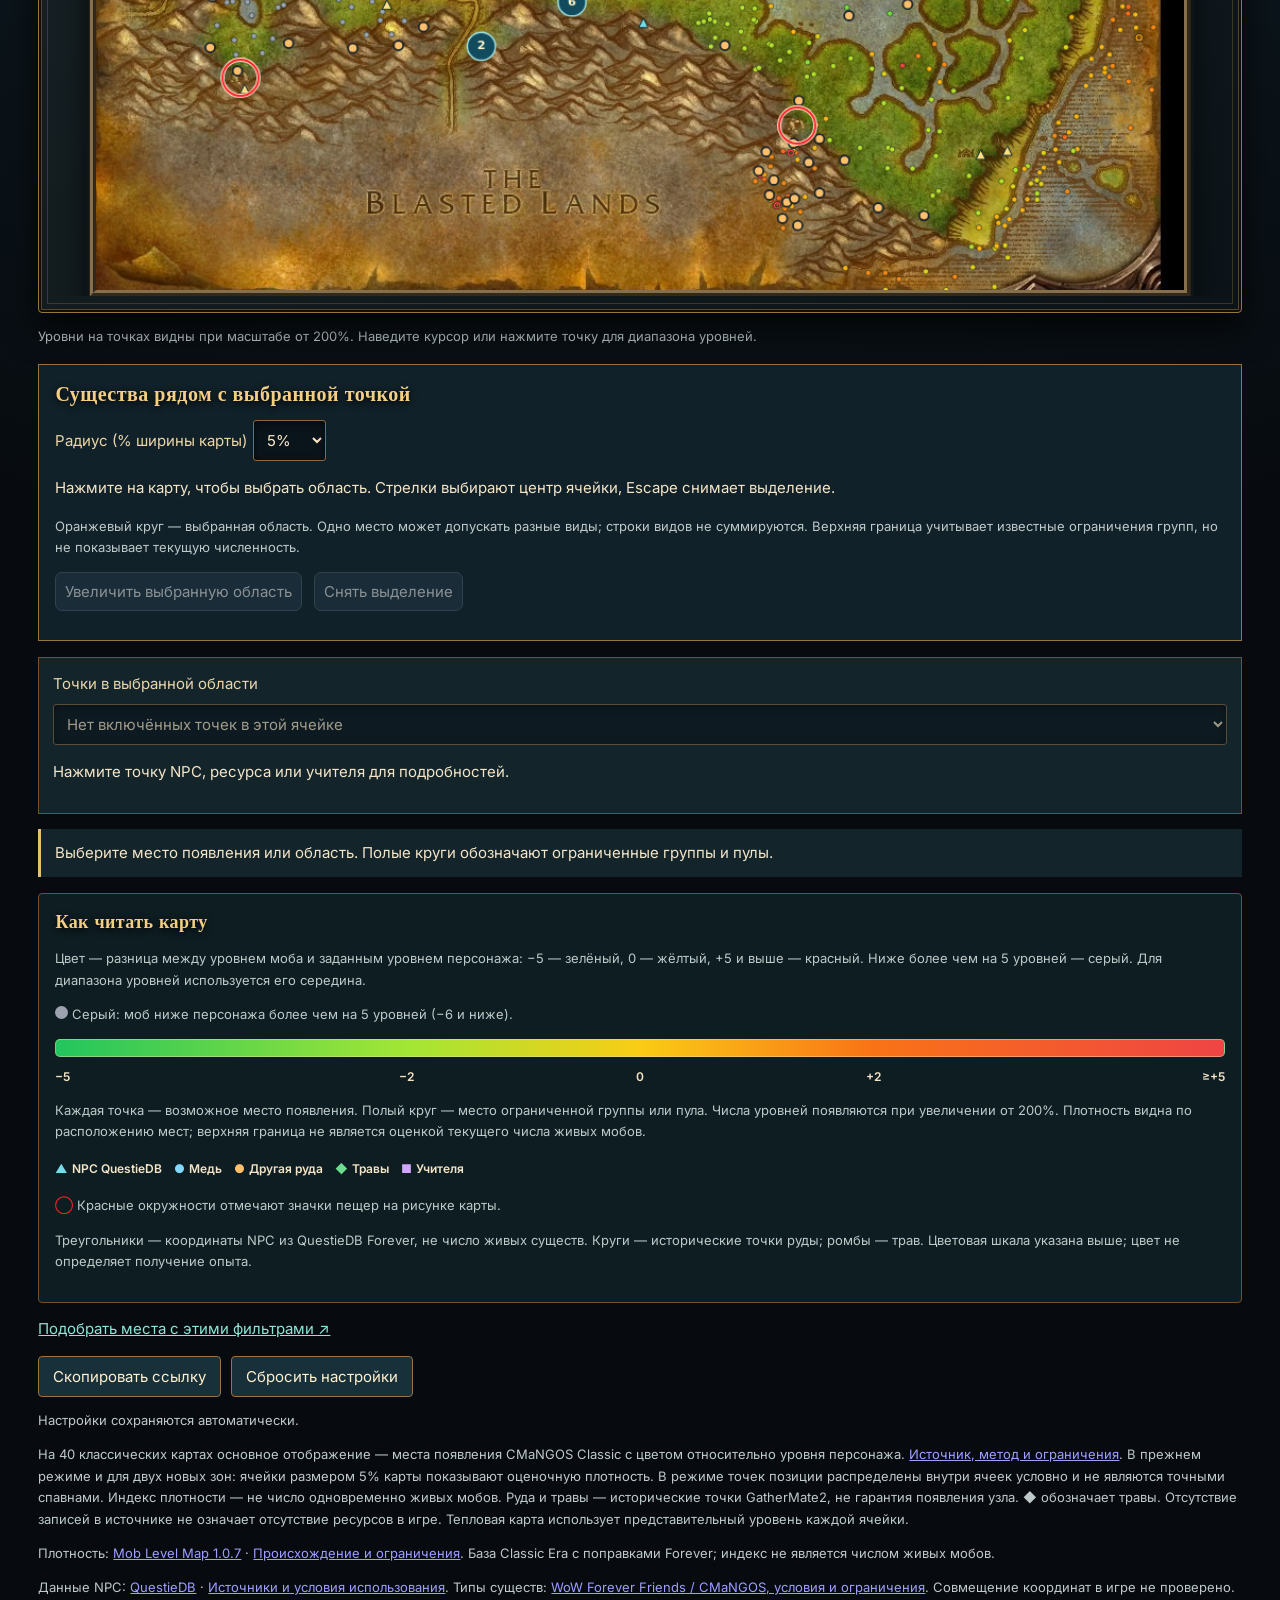
==== commit 4943c8fa: "Align zone level labels with Leatrix Maps for Forever Use Leatrix Maps 1.60.31 (Interface 16001) Sho" ====
--- a/atlas.html
+++ b/atlas.html
@@ -1 +1 @@
-<!doctype html><html lang="ru"><head><meta charset="utf-8"><meta name="viewport" content="width=device-width,initial-scale=1"><title>WoW Forever — Атлас локаций</title><style>body{margin:0;background:#111922;color:#f0f4f7;font:15px system-ui}header{padding:16px 22px;background:#1b2936}h1{font-size:21px;margin:0 0 8px}main{max-width:1350px;margin:auto;padding:16px}.controls{display:flex;gap:14px;flex-wrap:wrap;align-items:center;margin-bottom:14px}select,input,button{background:#26394a;color:white;border:1px solid #526274;border-radius:7px;padding:9px;font:inherit}input[type=range]{width:200px}.panel{background:#1b2936;padding:12px;border-radius:10px}.mapwrap{position:relative;max-width:1100px;margin:auto}.mapwrap img{display:block;width:100%;height:auto}.mapwrap canvas{position:absolute;left:0;top:0;width:100%;height:100%}.legend{display:flex;flex-wrap:wrap;gap:9px;margin:10px 0}.legend span{display:flex;align-items:center;gap:4px}.dot{display:inline-block;width:13px;height:13px;border-radius:50%}.muted{color:#b4c4d0;font-size:13px}.error{color:#ffbf9a}label{display:inline-flex;align-items:center;gap:6px}#stats{margin:12px 0}.npc-filters label{display:flex;flex-wrap:wrap;gap:6px;margin-bottom:8px}.npc-filters input,.npc-filters select{max-width:100%;min-width:0;box-sizing:border-box}</style><link rel="stylesheet" href="forever-theme.css?v=heat1"><link rel="stylesheet" href="npc-area.css?v=1"><meta name="theme-color" content="#0a151b"></head><body><header><a href="index.html" style="color:#e7c47b;text-decoration:none;margin-right:18px">← Главная</a><h1>WoW Forever · интерактивные карты мобов, руды и трав</h1><div class="muted">Разведанные карты · места появления Classic · уровни мобов · руда и травы</div></header><main><div id="data-error" class="panel error" role="alert" hidden><p>Не удалось загрузить данные атласа. Проверьте соединение и повторите загрузку.</p><button id="retry" type="button">Повторить загрузку</button></div><p class="muted">Уровни в названиях зон — ориентир по Classic для прокачки и исследования. Это не ограничение входа; сложность в Forever может отличаться.</p><div class="controls"><label>Локация <select id="zone"></select></label><label>Уровень <input type="range" min="1" max="60" value="42" id="level"><input type="number" min="1" max="60" value="42" step="1" id="levelnum" style="width:62px"></label><label>Отображение <select id="mode"><option value="cells">Тепловая карта уровней</option><option value="dots">Условные точки</option><option value="legacy">Тепловая карта · прежняя оценка</option></select></label><label><input type="checkbox" id="caves" checked> Пещеры · красные окружности</label><label><input type="checkbox" id="mobs" checked> Уровни мобов · тепловая карта</label><label><input type="checkbox" id="density" checked> Числа плотности</label><label><input type="checkbox" id="ores" checked> Руда</label><label><input type="checkbox" id="herbs"> Травы</label><label><input type="checkbox" id="npcs"> NPC · QuestieDB</label><label><input type="checkbox" id="trainers"> Учителя профессий</label><label id="trainer-faction-field" hidden>Фракция учителей<select id="faction"><option value="all">Все</option><option value="alliance">Альянс и нейтральные</option><option value="horde">Орда и нейтральные</option></select></label><label><input type="checkbox" id="only" > Фильтр уровней −2…0</label><button id="show-all-mobs" type="button" disabled>Показать всех мобов</button><span id="mob-level-scope" class="muted" role="status"></span></div><section class="panel npc-filters" aria-label="Фильтры NPC"><label>Тип существа <select id="npcType"><option value="all">Все типы</option></select></label> <label>Роль NPC <select id="npcRole"><option value="all">Все NPC</option><option value="quests">Начало и сдача квестов</option><option value="vendors">Торговцы</option><option value="trainers">Учителя всех профессий и классов</option></select></label> <label>Имя или ID <input id="npcQuery" type="search" maxlength="120" placeholder="Например: кобольд или 6"></label><p class="muted">Типы из Classic предварительные и не подтверждены в Forever. «Неизвестно» включает отсутствующие и неопределённые записи. Фильтры применяются к NPC и местам появления Classic.</p><label><input id="hideServices" type="checkbox"> Скрыть обслуживающих NPC</label><label>Точки NPC<select id="npcGrouping"><option value="auto">Группировать при обзоре карты</option><option value="points">Отдельные позиции</option></select></label><p id="npc-status" class="muted" role="status">Включите NPC, чтобы увидеть справочные координаты QuestieDB Forever.</p><button id="npc-retry" type="button" hidden>Повторить загрузку NPC</button><a href="database.html">Открыть базу NPC, квестов, предметов и объектов →</a></section><details class="resource-filters"><summary>Ресурсы, навыки и предпочтения фарма</summary><div class="filter-grid"><label>Цель<select id="focus"><option value="balanced">Мобы и ресурсы рядом</option><option value="mobs">Мобы</option><option value="ore">Руда</option><option value="herbs">Травы</option></select></label><label>Ресурс<select id="resource"><option value="all">Все ресурсы</option></select></label><label>Горное дело с бонусами<input id="miningSkill" type="number" min="0" max="400" step="1" value="300"></label><label>Травничество с бонусами<input id="herbalismSkill" type="number" min="0" max="400" step="1" value="300"></label><label><input id="skillFilter" type="checkbox"> Фильтровать по навыку</label><label><input id="unknownSkill" type="checkbox" checked> Показывать неизвестные требования</label></div><p class="muted">Укажите навык с учётом бонусов. Специальные предметы, позволяющие собирать без профессии, не учитываются. Пороги из справочника Forever; точки исторические.</p></details><p id="filter-status" class="muted" role="status"></p><div id="stats" class="muted" role="status"></div><p id="cave-status" class="muted" role="status"></p><p id="classic-spawn-status" class="muted" role="status"></p><p id="coverage" class="muted"></p><div class="area-controls"><label>Масштаб карты<select id="mapZoom"><option value="1">100%</option><option value="1.5">150%</option><option value="2">200%</option><option value="3">300%</option></select></label><span id="npc-cluster-status" class="muted" role="status"></span></div><div class="panel"><div class="map-viewport" id="map-viewport"><div class="mapwrap" id="map-area" tabindex="0" role="group" aria-label="Карта локации. Стрелки выбирают ячейку и круговую область, Escape снимает выделение." aria-describedby="density-hint cell-info"><img id="terrain" alt="Карта локации"><canvas id="overlay"></canvas><canvas id="cave-overlay" aria-hidden="true"></canvas></div></div></div><p id="density-hint" class="muted"></p><section class="area-panel" aria-labelledby="area-heading"><h2 id="area-heading">Существа рядом с выбранной точкой</h2><label>Радиус (% ширины карты) <select id="areaRadius"><option value="2">2%</option><option value="5" selected>5%</option><option value="10">10%</option><option value="20">20%</option></select></label><p id="area-status" role="status">Нажмите на карту, чтобы выбрать область.</p><p id="area-description" class="muted">Оранжевый круг — выбранная область. Числа показывают записи координат в источнике. Фактическое число живых существ сейчас неизвестно. Среди NPC могут быть мирные персонажи; флаг обслуживания не определяет враждебность.</p><div class="area-actions"><button id="area-enable-npcs" type="button">Включить NPC для подсчёта</button><button id="area-zoom" type="button" disabled>Увеличить выбранную область</button><button id="area-clear" type="button" disabled>Снять выделение</button></div><div id="area-table-wrap" class="area-table-wrap" tabindex="0" role="region" aria-label="Существа в выбранной области" hidden><table><caption class="muted">Позиции по NPC ID; типы Classic предварительные</caption><thead><tr><th scope="col">Существо</th><th scope="col">Уровни</th><th scope="col">Тип</th><th scope="col">Записей позиций</th></tr></thead><tbody id="area-rows"></tbody></table></div><p id="area-source" class="muted"></p></section><div id="map-tooltip" role="tooltip" hidden></div><section class="point-panel"><label for="point-options">Точки в выбранной области</label><select id="point-options" disabled><option>Выберите ячейку на карте</option></select><p id="point-info" role="status">Нажмите точку NPC, ресурса или учителя для подробностей.</p><a id="point-source" target="_blank" rel="noopener noreferrer" hidden>Источник справочных сведений ↗</a></section><p id="cell-info" class="cell-info" role="status">Выберите ячейку на карте для подробностей.</p><section class="legend-panel" aria-label="Легенда карты"><h2>Как читать карту</h2><p id="legend-description" class="muted">Цвет ячейки или условной точки — разница между уровнем ячейки и персонажа.</p><p class="muted"><i class="dot" style="background:#9ca3af"></i> Серый: моб ниже персонажа более чем на 5 уровней (−6 и ниже).</p><div id="level-heat-bar" class="level-heat-bar" role="img" aria-label="Цветовая шкала: −5 — зелёный, ниже −5 — серый, 0 — жёлтый, +5 и выше — красный"></div><div class="legend level-heat-ticks" id="legend"></div><p id="density-scale" class="muted"></p><div class="legend" id="resource-legend"></div><p class="muted"><span style="color:#ff2020">◯</span> Красные окружности отмечают значки пещер на рисунке карты.</p><p class="muted">Треугольники — координаты NPC из QuestieDB Forever, не число живых существ. Круги — исторические точки руды; ромбы — трав. Цветовая шкала указана выше; цвет не определяет получение опыта.</p></section><p><a id="farm-link" href="index.html">Подобрать места с этими фильтрами ↗</a></p><div class="settings-actions"><button id="share" type="button">Скопировать ссылку</button><button id="reset-settings" type="button">Сбросить настройки</button></div><p id="preference-status" class="muted"></p><p id="share-status" class="muted" role="status"></p><input id="share-link" aria-label="Ссылка на карту с настройками" readonly hidden><p class="muted">На 40 классических картах основное отображение — места появления CMaNGOS Classic с цветом относительно уровня персонажа. <a href="sources/classic_spawns/WORLD_NOTICE.md">Источник, метод и ограничения</a>. В прежнем режиме и для двух новых зон: ячейки размером 5% карты показывают оценочную плотность. В режиме точек позиции распределены внутри ячеек условно и не являются точными спавнами. Индекс плотности — не число одновременно живых мобов. Руда и травы — исторические точки GatherMate2, не гарантия появления узла. ◆ обозначает травы. Отсутствие записей в источнике не означает отсутствие ресурсов в игре. Тепловая карта использует представительный уровень каждой ячейки.</p><p class="muted">Плотность: <a href="https://www.curseforge.com/wow/addons/mob-levels/files/9605623">Mob Level Map 1.0.7</a> · <a href="sources/moblevels/NOTICE.md">Происхождение и ограничения</a>. База Classic Era с поправками Forever; индекс не является числом живых мобов.</p><p class="muted">Данные NPC: <a href="https://github.com/Questie/QuestieDB">QuestieDB</a> · <a href="sources/questie/NOTICE.md">Источники и условия использования</a>. Типы существ: <a href="sources/creature_types/NOTICE.md">WoW Forever Friends / CMaNGOS, условия и ограничения</a>. Совмещение координат в игре не проверено.</p></main><script src="app-core.js?v=density2"></script><script src="resources.js?v=3.5"></script><script src="creature-types.js?v=1"></script><script src="settings.js?v=classic40"></script><script src="npcs.js?v=classic5"></script><script src="npc-area.js?v=1"></script><script src="cave-icons.js?v=classic5"></script><script src="caves.js?v=1"></script><script src="classic-spawn-data.js?v=classic40"></script><script src="classic-spawns.js?v=classic40"></script><script src="mob-quest-data.js?v=1"></script><script src="mob-quests.js?v=1"></script><script src="zone-levels.js?v=1"></script><script src="atlas.js?v=zonelevels1"></script></body></html>
+<!doctype html><html lang="ru"><head><meta charset="utf-8"><meta name="viewport" content="width=device-width,initial-scale=1"><title>WoW Forever — Атлас локаций</title><style>body{margin:0;background:#111922;color:#f0f4f7;font:15px system-ui}header{padding:16px 22px;background:#1b2936}h1{font-size:21px;margin:0 0 8px}main{max-width:1350px;margin:auto;padding:16px}.controls{display:flex;gap:14px;flex-wrap:wrap;align-items:center;margin-bottom:14px}select,input,button{background:#26394a;color:white;border:1px solid #526274;border-radius:7px;padding:9px;font:inherit}input[type=range]{width:200px}.panel{background:#1b2936;padding:12px;border-radius:10px}.mapwrap{position:relative;max-width:1100px;margin:auto}.mapwrap img{display:block;width:100%;height:auto}.mapwrap canvas{position:absolute;left:0;top:0;width:100%;height:100%}.legend{display:flex;flex-wrap:wrap;gap:9px;margin:10px 0}.legend span{display:flex;align-items:center;gap:4px}.dot{display:inline-block;width:13px;height:13px;border-radius:50%}.muted{color:#b4c4d0;font-size:13px}.error{color:#ffbf9a}label{display:inline-flex;align-items:center;gap:6px}#stats{margin:12px 0}.npc-filters label{display:flex;flex-wrap:wrap;gap:6px;margin-bottom:8px}.npc-filters input,.npc-filters select{max-width:100%;min-width:0;box-sizing:border-box}</style><link rel="stylesheet" href="forever-theme.css?v=heat1"><link rel="stylesheet" href="npc-area.css?v=1"><meta name="theme-color" content="#0a151b"></head><body><header><a href="index.html" style="color:#e7c47b;text-decoration:none;margin-right:18px">← Главная</a><h1>WoW Forever · интерактивные карты мобов, руды и трав</h1><div class="muted">Разведанные карты · места появления Classic · уровни мобов · руда и травы</div></header><main><div id="data-error" class="panel error" role="alert" hidden><p>Не удалось загрузить данные атласа. Проверьте соединение и повторите загрузку.</p><button id="retry" type="button">Повторить загрузку</button></div><p class="muted">Уровни в названиях зон — ориентир из Leatrix Maps 1.60.31 для Forever, а не ограничение входа. Если в аддоне диапазон не указан, показываем «уровни уточняются».</p><div class="controls"><label>Локация <select id="zone"></select></label><label>Уровень <input type="range" min="1" max="60" value="42" id="level"><input type="number" min="1" max="60" value="42" step="1" id="levelnum" style="width:62px"></label><label>Отображение <select id="mode"><option value="cells">Тепловая карта уровней</option><option value="dots">Условные точки</option><option value="legacy">Тепловая карта · прежняя оценка</option></select></label><label><input type="checkbox" id="caves" checked> Пещеры · красные окружности</label><label><input type="checkbox" id="mobs" checked> Уровни мобов · тепловая карта</label><label><input type="checkbox" id="density" checked> Числа плотности</label><label><input type="checkbox" id="ores" checked> Руда</label><label><input type="checkbox" id="herbs"> Травы</label><label><input type="checkbox" id="npcs"> NPC · QuestieDB</label><label><input type="checkbox" id="trainers"> Учителя профессий</label><label id="trainer-faction-field" hidden>Фракция учителей<select id="faction"><option value="all">Все</option><option value="alliance">Альянс и нейтральные</option><option value="horde">Орда и нейтральные</option></select></label><label><input type="checkbox" id="only" > Фильтр уровней −2…0</label><button id="show-all-mobs" type="button" disabled>Показать всех мобов</button><span id="mob-level-scope" class="muted" role="status"></span></div><section class="panel npc-filters" aria-label="Фильтры NPC"><label>Тип существа <select id="npcType"><option value="all">Все типы</option></select></label> <label>Роль NPC <select id="npcRole"><option value="all">Все NPC</option><option value="quests">Начало и сдача квестов</option><option value="vendors">Торговцы</option><option value="trainers">Учителя всех профессий и классов</option></select></label> <label>Имя или ID <input id="npcQuery" type="search" maxlength="120" placeholder="Например: кобольд или 6"></label><p class="muted">Типы из Classic предварительные и не подтверждены в Forever. «Неизвестно» включает отсутствующие и неопределённые записи. Фильтры применяются к NPC и местам появления Classic.</p><label><input id="hideServices" type="checkbox"> Скрыть обслуживающих NPC</label><label>Точки NPC<select id="npcGrouping"><option value="auto">Группировать при обзоре карты</option><option value="points">Отдельные позиции</option></select></label><p id="npc-status" class="muted" role="status">Включите NPC, чтобы увидеть справочные координаты QuestieDB Forever.</p><button id="npc-retry" type="button" hidden>Повторить загрузку NPC</button><a href="database.html">Открыть базу NPC, квестов, предметов и объектов →</a></section><details class="resource-filters"><summary>Ресурсы, навыки и предпочтения фарма</summary><div class="filter-grid"><label>Цель<select id="focus"><option value="balanced">Мобы и ресурсы рядом</option><option value="mobs">Мобы</option><option value="ore">Руда</option><option value="herbs">Травы</option></select></label><label>Ресурс<select id="resource"><option value="all">Все ресурсы</option></select></label><label>Горное дело с бонусами<input id="miningSkill" type="number" min="0" max="400" step="1" value="300"></label><label>Травничество с бонусами<input id="herbalismSkill" type="number" min="0" max="400" step="1" value="300"></label><label><input id="skillFilter" type="checkbox"> Фильтровать по навыку</label><label><input id="unknownSkill" type="checkbox" checked> Показывать неизвестные требования</label></div><p class="muted">Укажите навык с учётом бонусов. Специальные предметы, позволяющие собирать без профессии, не учитываются. Пороги из справочника Forever; точки исторические.</p></details><p id="filter-status" class="muted" role="status"></p><div id="stats" class="muted" role="status"></div><p id="cave-status" class="muted" role="status"></p><p id="classic-spawn-status" class="muted" role="status"></p><p id="coverage" class="muted"></p><div class="area-controls"><label>Масштаб карты<select id="mapZoom"><option value="1">100%</option><option value="1.5">150%</option><option value="2">200%</option><option value="3">300%</option></select></label><span id="npc-cluster-status" class="muted" role="status"></span></div><div class="panel"><div class="map-viewport" id="map-viewport"><div class="mapwrap" id="map-area" tabindex="0" role="group" aria-label="Карта локации. Стрелки выбирают ячейку и круговую область, Escape снимает выделение." aria-describedby="density-hint cell-info"><img id="terrain" alt="Карта локации"><canvas id="overlay"></canvas><canvas id="cave-overlay" aria-hidden="true"></canvas></div></div></div><p id="density-hint" class="muted"></p><section class="area-panel" aria-labelledby="area-heading"><h2 id="area-heading">Существа рядом с выбранной точкой</h2><label>Радиус (% ширины карты) <select id="areaRadius"><option value="2">2%</option><option value="5" selected>5%</option><option value="10">10%</option><option value="20">20%</option></select></label><p id="area-status" role="status">Нажмите на карту, чтобы выбрать область.</p><p id="area-description" class="muted">Оранжевый круг — выбранная область. Числа показывают записи координат в источнике. Фактическое число живых существ сейчас неизвестно. Среди NPC могут быть мирные персонажи; флаг обслуживания не определяет враждебность.</p><div class="area-actions"><button id="area-enable-npcs" type="button">Включить NPC для подсчёта</button><button id="area-zoom" type="button" disabled>Увеличить выбранную область</button><button id="area-clear" type="button" disabled>Снять выделение</button></div><div id="area-table-wrap" class="area-table-wrap" tabindex="0" role="region" aria-label="Существа в выбранной области" hidden><table><caption class="muted">Позиции по NPC ID; типы Classic предварительные</caption><thead><tr><th scope="col">Существо</th><th scope="col">Уровни</th><th scope="col">Тип</th><th scope="col">Записей позиций</th></tr></thead><tbody id="area-rows"></tbody></table></div><p id="area-source" class="muted"></p></section><div id="map-tooltip" role="tooltip" hidden></div><section class="point-panel"><label for="point-options">Точки в выбранной области</label><select id="point-options" disabled><option>Выберите ячейку на карте</option></select><p id="point-info" role="status">Нажмите точку NPC, ресурса или учителя для подробностей.</p><a id="point-source" target="_blank" rel="noopener noreferrer" hidden>Источник справочных сведений ↗</a></section><p id="cell-info" class="cell-info" role="status">Выберите ячейку на карте для подробностей.</p><section class="legend-panel" aria-label="Легенда карты"><h2>Как читать карту</h2><p id="legend-description" class="muted">Цвет ячейки или условной точки — разница между уровнем ячейки и персонажа.</p><p class="muted"><i class="dot" style="background:#9ca3af"></i> Серый: моб ниже персонажа более чем на 5 уровней (−6 и ниже).</p><div id="level-heat-bar" class="level-heat-bar" role="img" aria-label="Цветовая шкала: −5 — зелёный, ниже −5 — серый, 0 — жёлтый, +5 и выше — красный"></div><div class="legend level-heat-ticks" id="legend"></div><p id="density-scale" class="muted"></p><div class="legend" id="resource-legend"></div><p class="muted"><span style="color:#ff2020">◯</span> Красные окружности отмечают значки пещер на рисунке карты.</p><p class="muted">Треугольники — координаты NPC из QuestieDB Forever, не число живых существ. Круги — исторические точки руды; ромбы — трав. Цветовая шкала указана выше; цвет не определяет получение опыта.</p></section><p><a id="farm-link" href="index.html">Подобрать места с этими фильтрами ↗</a></p><div class="settings-actions"><button id="share" type="button">Скопировать ссылку</button><button id="reset-settings" type="button">Сбросить настройки</button></div><p id="preference-status" class="muted"></p><p id="share-status" class="muted" role="status"></p><input id="share-link" aria-label="Ссылка на карту с настройками" readonly hidden><p class="muted">На 40 классических картах основное отображение — места появления CMaNGOS Classic с цветом относительно уровня персонажа. <a href="sources/classic_spawns/WORLD_NOTICE.md">Источник, метод и ограничения</a>. В прежнем режиме и для двух новых зон: ячейки размером 5% карты показывают оценочную плотность. В режиме точек позиции распределены внутри ячеек условно и не являются точными спавнами. Индекс плотности — не число одновременно живых мобов. Руда и травы — исторические точки GatherMate2, не гарантия появления узла. ◆ обозначает травы. Отсутствие записей в источнике не означает отсутствие ресурсов в игре. Тепловая карта использует представительный уровень каждой ячейки.</p><p class="muted">Плотность: <a href="https://www.curseforge.com/wow/addons/mob-levels/files/9605623">Mob Level Map 1.0.7</a> · <a href="sources/moblevels/NOTICE.md">Происхождение и ограничения</a>. База Classic Era с поправками Forever; индекс не является числом живых мобов.</p><p class="muted">Данные NPC: <a href="https://github.com/Questie/QuestieDB">QuestieDB</a> · <a href="sources/questie/NOTICE.md">Источники и условия использования</a>. Типы существ: <a href="sources/creature_types/NOTICE.md">WoW Forever Friends / CMaNGOS, условия и ограничения</a>. Совмещение координат в игре не проверено.</p></main><script src="app-core.js?v=density2"></script><script src="resources.js?v=3.5"></script><script src="creature-types.js?v=1"></script><script src="settings.js?v=classic40"></script><script src="npcs.js?v=classic5"></script><script src="npc-area.js?v=1"></script><script src="cave-icons.js?v=classic5"></script><script src="caves.js?v=1"></script><script src="classic-spawn-data.js?v=classic40"></script><script src="classic-spawns.js?v=classic40"></script><script src="mob-quest-data.js?v=1"></script><script src="mob-quests.js?v=1"></script><script src="zone-levels.js?v=2"></script><script src="atlas.js?v=zonelevels2"></script></body></html>
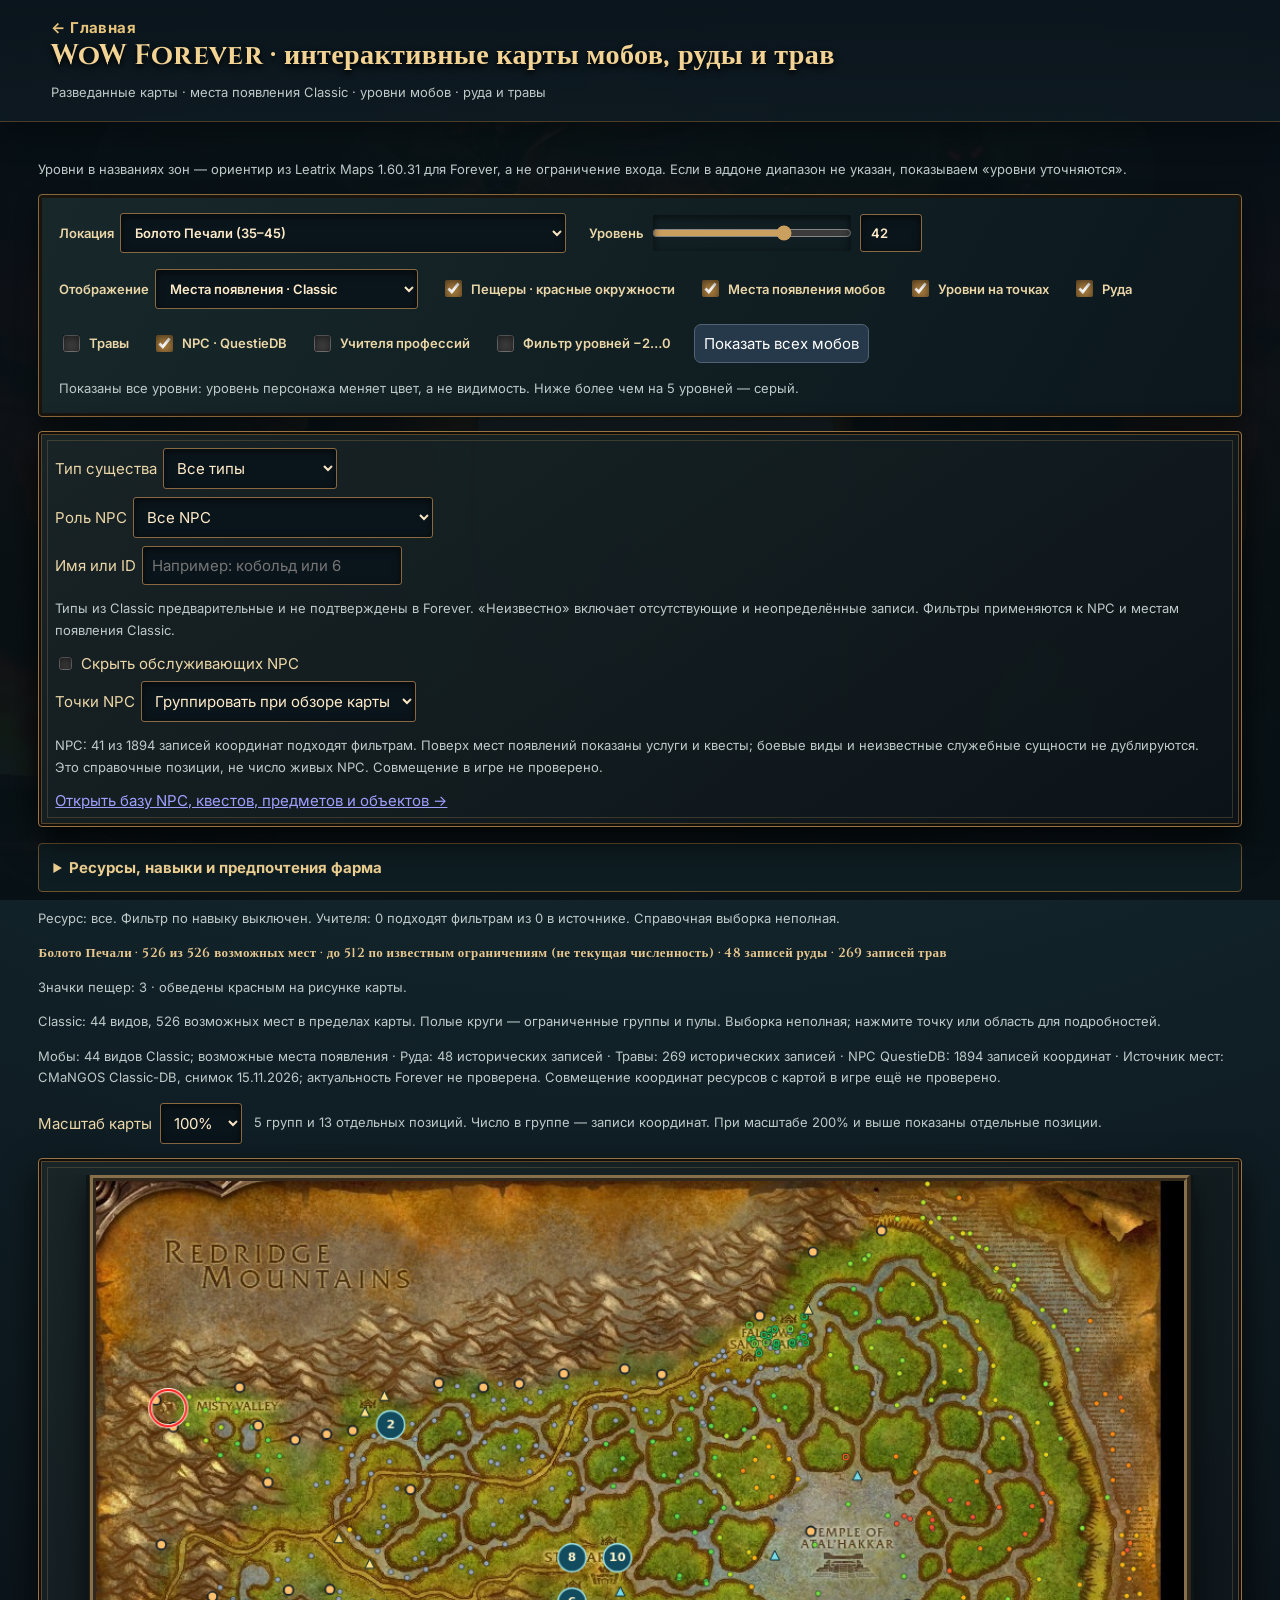
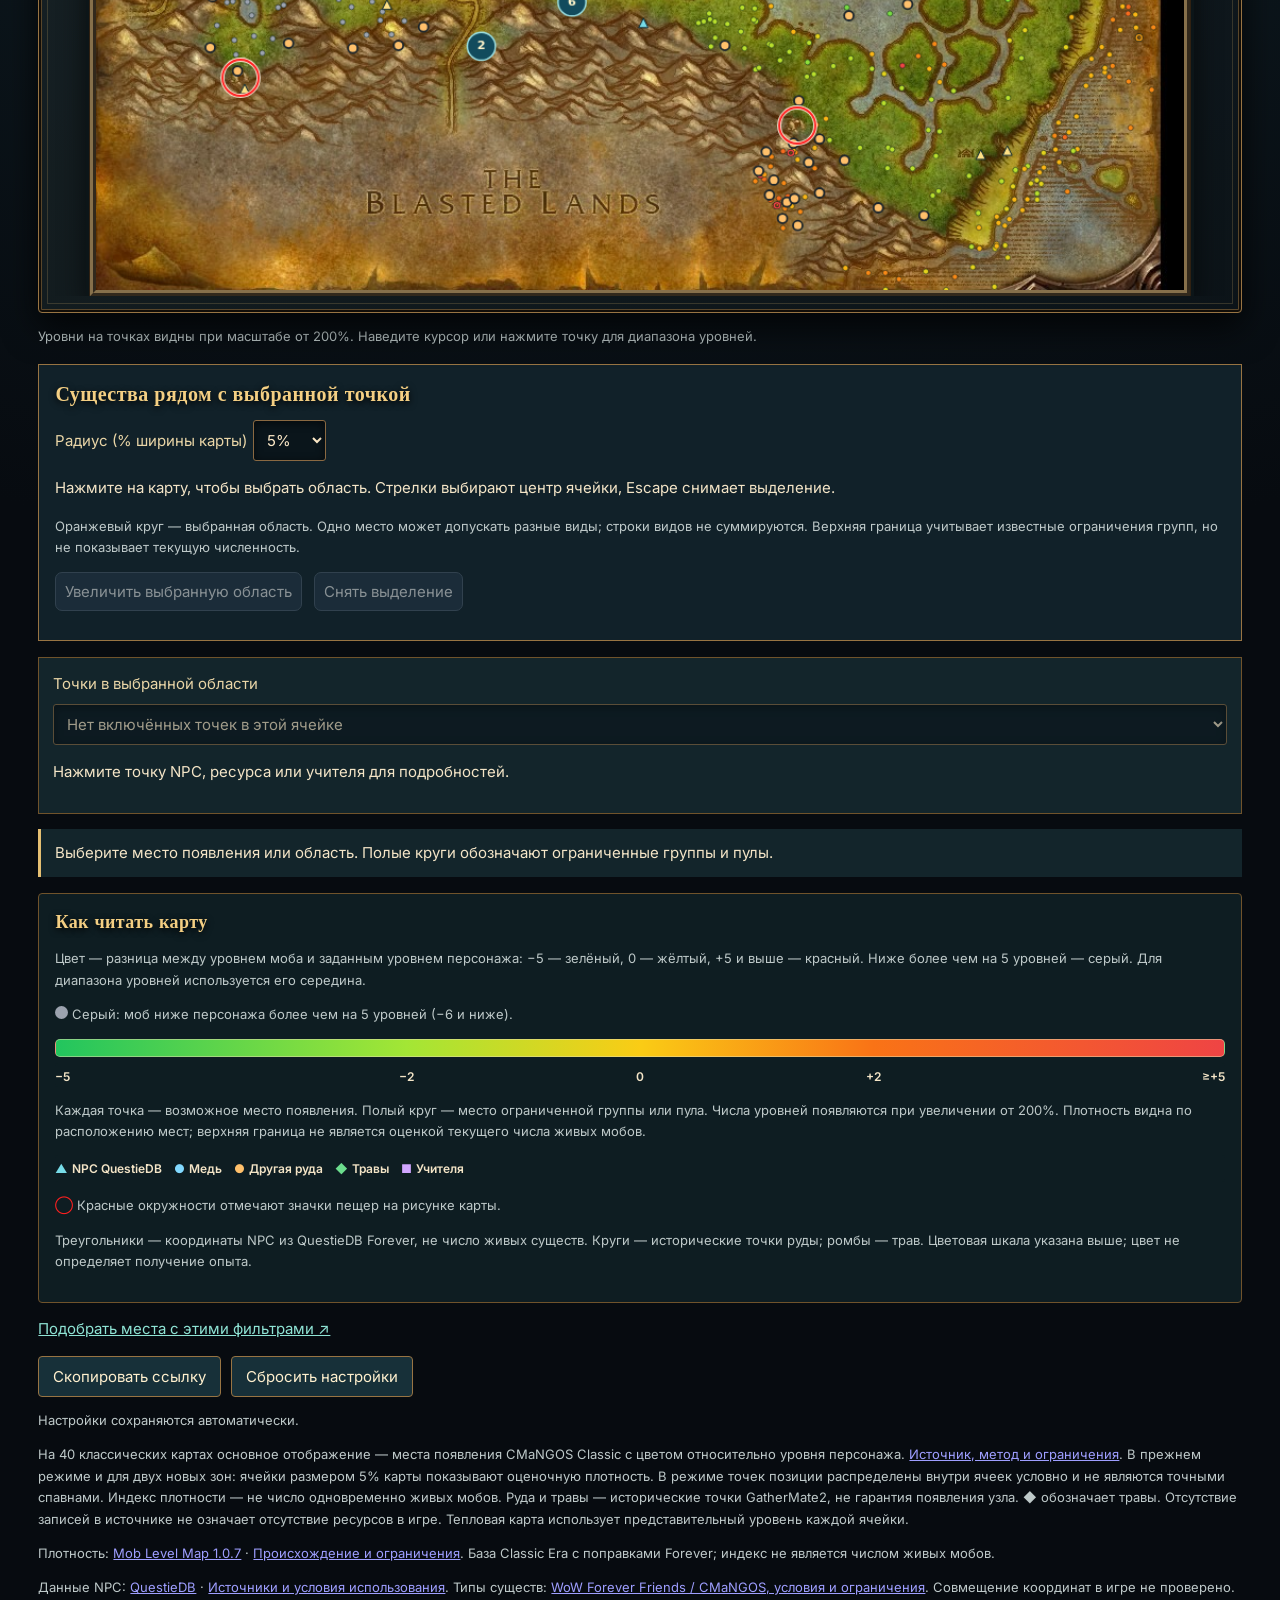
==== commit d8f9ae76: "Group map selector by continent and sort zones by recommended level Separate 18 Kalimdor and 22 East" ====
--- a/atlas.html
+++ b/atlas.html
@@ -1 +1 @@
-<!doctype html><html lang="ru"><head><meta charset="utf-8"><meta name="viewport" content="width=device-width,initial-scale=1"><title>WoW Forever — Атлас локаций</title><style>body{margin:0;background:#111922;color:#f0f4f7;font:15px system-ui}header{padding:16px 22px;background:#1b2936}h1{font-size:21px;margin:0 0 8px}main{max-width:1350px;margin:auto;padding:16px}.controls{display:flex;gap:14px;flex-wrap:wrap;align-items:center;margin-bottom:14px}select,input,button{background:#26394a;color:white;border:1px solid #526274;border-radius:7px;padding:9px;font:inherit}input[type=range]{width:200px}.panel{background:#1b2936;padding:12px;border-radius:10px}.mapwrap{position:relative;max-width:1100px;margin:auto}.mapwrap img{display:block;width:100%;height:auto}.mapwrap canvas{position:absolute;left:0;top:0;width:100%;height:100%}.legend{display:flex;flex-wrap:wrap;gap:9px;margin:10px 0}.legend span{display:flex;align-items:center;gap:4px}.dot{display:inline-block;width:13px;height:13px;border-radius:50%}.muted{color:#b4c4d0;font-size:13px}.error{color:#ffbf9a}label{display:inline-flex;align-items:center;gap:6px}#stats{margin:12px 0}.npc-filters label{display:flex;flex-wrap:wrap;gap:6px;margin-bottom:8px}.npc-filters input,.npc-filters select{max-width:100%;min-width:0;box-sizing:border-box}</style><link rel="stylesheet" href="forever-theme.css?v=heat1"><link rel="stylesheet" href="npc-area.css?v=1"><meta name="theme-color" content="#0a151b"></head><body><header><a href="index.html" style="color:#e7c47b;text-decoration:none;margin-right:18px">← Главная</a><h1>WoW Forever · интерактивные карты мобов, руды и трав</h1><div class="muted">Разведанные карты · места появления Classic · уровни мобов · руда и травы</div></header><main><div id="data-error" class="panel error" role="alert" hidden><p>Не удалось загрузить данные атласа. Проверьте соединение и повторите загрузку.</p><button id="retry" type="button">Повторить загрузку</button></div><p class="muted">Уровни в названиях зон — ориентир из Leatrix Maps 1.60.31 для Forever, а не ограничение входа. Если в аддоне диапазон не указан, показываем «уровни уточняются».</p><div class="controls"><label>Локация <select id="zone"></select></label><label>Уровень <input type="range" min="1" max="60" value="42" id="level"><input type="number" min="1" max="60" value="42" step="1" id="levelnum" style="width:62px"></label><label>Отображение <select id="mode"><option value="cells">Тепловая карта уровней</option><option value="dots">Условные точки</option><option value="legacy">Тепловая карта · прежняя оценка</option></select></label><label><input type="checkbox" id="caves" checked> Пещеры · красные окружности</label><label><input type="checkbox" id="mobs" checked> Уровни мобов · тепловая карта</label><label><input type="checkbox" id="density" checked> Числа плотности</label><label><input type="checkbox" id="ores" checked> Руда</label><label><input type="checkbox" id="herbs"> Травы</label><label><input type="checkbox" id="npcs"> NPC · QuestieDB</label><label><input type="checkbox" id="trainers"> Учителя профессий</label><label id="trainer-faction-field" hidden>Фракция учителей<select id="faction"><option value="all">Все</option><option value="alliance">Альянс и нейтральные</option><option value="horde">Орда и нейтральные</option></select></label><label><input type="checkbox" id="only" > Фильтр уровней −2…0</label><button id="show-all-mobs" type="button" disabled>Показать всех мобов</button><span id="mob-level-scope" class="muted" role="status"></span></div><section class="panel npc-filters" aria-label="Фильтры NPC"><label>Тип существа <select id="npcType"><option value="all">Все типы</option></select></label> <label>Роль NPC <select id="npcRole"><option value="all">Все NPC</option><option value="quests">Начало и сдача квестов</option><option value="vendors">Торговцы</option><option value="trainers">Учителя всех профессий и классов</option></select></label> <label>Имя или ID <input id="npcQuery" type="search" maxlength="120" placeholder="Например: кобольд или 6"></label><p class="muted">Типы из Classic предварительные и не подтверждены в Forever. «Неизвестно» включает отсутствующие и неопределённые записи. Фильтры применяются к NPC и местам появления Classic.</p><label><input id="hideServices" type="checkbox"> Скрыть обслуживающих NPC</label><label>Точки NPC<select id="npcGrouping"><option value="auto">Группировать при обзоре карты</option><option value="points">Отдельные позиции</option></select></label><p id="npc-status" class="muted" role="status">Включите NPC, чтобы увидеть справочные координаты QuestieDB Forever.</p><button id="npc-retry" type="button" hidden>Повторить загрузку NPC</button><a href="database.html">Открыть базу NPC, квестов, предметов и объектов →</a></section><details class="resource-filters"><summary>Ресурсы, навыки и предпочтения фарма</summary><div class="filter-grid"><label>Цель<select id="focus"><option value="balanced">Мобы и ресурсы рядом</option><option value="mobs">Мобы</option><option value="ore">Руда</option><option value="herbs">Травы</option></select></label><label>Ресурс<select id="resource"><option value="all">Все ресурсы</option></select></label><label>Горное дело с бонусами<input id="miningSkill" type="number" min="0" max="400" step="1" value="300"></label><label>Травничество с бонусами<input id="herbalismSkill" type="number" min="0" max="400" step="1" value="300"></label><label><input id="skillFilter" type="checkbox"> Фильтровать по навыку</label><label><input id="unknownSkill" type="checkbox" checked> Показывать неизвестные требования</label></div><p class="muted">Укажите навык с учётом бонусов. Специальные предметы, позволяющие собирать без профессии, не учитываются. Пороги из справочника Forever; точки исторические.</p></details><p id="filter-status" class="muted" role="status"></p><div id="stats" class="muted" role="status"></div><p id="cave-status" class="muted" role="status"></p><p id="classic-spawn-status" class="muted" role="status"></p><p id="coverage" class="muted"></p><div class="area-controls"><label>Масштаб карты<select id="mapZoom"><option value="1">100%</option><option value="1.5">150%</option><option value="2">200%</option><option value="3">300%</option></select></label><span id="npc-cluster-status" class="muted" role="status"></span></div><div class="panel"><div class="map-viewport" id="map-viewport"><div class="mapwrap" id="map-area" tabindex="0" role="group" aria-label="Карта локации. Стрелки выбирают ячейку и круговую область, Escape снимает выделение." aria-describedby="density-hint cell-info"><img id="terrain" alt="Карта локации"><canvas id="overlay"></canvas><canvas id="cave-overlay" aria-hidden="true"></canvas></div></div></div><p id="density-hint" class="muted"></p><section class="area-panel" aria-labelledby="area-heading"><h2 id="area-heading">Существа рядом с выбранной точкой</h2><label>Радиус (% ширины карты) <select id="areaRadius"><option value="2">2%</option><option value="5" selected>5%</option><option value="10">10%</option><option value="20">20%</option></select></label><p id="area-status" role="status">Нажмите на карту, чтобы выбрать область.</p><p id="area-description" class="muted">Оранжевый круг — выбранная область. Числа показывают записи координат в источнике. Фактическое число живых существ сейчас неизвестно. Среди NPC могут быть мирные персонажи; флаг обслуживания не определяет враждебность.</p><div class="area-actions"><button id="area-enable-npcs" type="button">Включить NPC для подсчёта</button><button id="area-zoom" type="button" disabled>Увеличить выбранную область</button><button id="area-clear" type="button" disabled>Снять выделение</button></div><div id="area-table-wrap" class="area-table-wrap" tabindex="0" role="region" aria-label="Существа в выбранной области" hidden><table><caption class="muted">Позиции по NPC ID; типы Classic предварительные</caption><thead><tr><th scope="col">Существо</th><th scope="col">Уровни</th><th scope="col">Тип</th><th scope="col">Записей позиций</th></tr></thead><tbody id="area-rows"></tbody></table></div><p id="area-source" class="muted"></p></section><div id="map-tooltip" role="tooltip" hidden></div><section class="point-panel"><label for="point-options">Точки в выбранной области</label><select id="point-options" disabled><option>Выберите ячейку на карте</option></select><p id="point-info" role="status">Нажмите точку NPC, ресурса или учителя для подробностей.</p><a id="point-source" target="_blank" rel="noopener noreferrer" hidden>Источник справочных сведений ↗</a></section><p id="cell-info" class="cell-info" role="status">Выберите ячейку на карте для подробностей.</p><section class="legend-panel" aria-label="Легенда карты"><h2>Как читать карту</h2><p id="legend-description" class="muted">Цвет ячейки или условной точки — разница между уровнем ячейки и персонажа.</p><p class="muted"><i class="dot" style="background:#9ca3af"></i> Серый: моб ниже персонажа более чем на 5 уровней (−6 и ниже).</p><div id="level-heat-bar" class="level-heat-bar" role="img" aria-label="Цветовая шкала: −5 — зелёный, ниже −5 — серый, 0 — жёлтый, +5 и выше — красный"></div><div class="legend level-heat-ticks" id="legend"></div><p id="density-scale" class="muted"></p><div class="legend" id="resource-legend"></div><p class="muted"><span style="color:#ff2020">◯</span> Красные окружности отмечают значки пещер на рисунке карты.</p><p class="muted">Треугольники — координаты NPC из QuestieDB Forever, не число живых существ. Круги — исторические точки руды; ромбы — трав. Цветовая шкала указана выше; цвет не определяет получение опыта.</p></section><p><a id="farm-link" href="index.html">Подобрать места с этими фильтрами ↗</a></p><div class="settings-actions"><button id="share" type="button">Скопировать ссылку</button><button id="reset-settings" type="button">Сбросить настройки</button></div><p id="preference-status" class="muted"></p><p id="share-status" class="muted" role="status"></p><input id="share-link" aria-label="Ссылка на карту с настройками" readonly hidden><p class="muted">На 40 классических картах основное отображение — места появления CMaNGOS Classic с цветом относительно уровня персонажа. <a href="sources/classic_spawns/WORLD_NOTICE.md">Источник, метод и ограничения</a>. В прежнем режиме и для двух новых зон: ячейки размером 5% карты показывают оценочную плотность. В режиме точек позиции распределены внутри ячеек условно и не являются точными спавнами. Индекс плотности — не число одновременно живых мобов. Руда и травы — исторические точки GatherMate2, не гарантия появления узла. ◆ обозначает травы. Отсутствие записей в источнике не означает отсутствие ресурсов в игре. Тепловая карта использует представительный уровень каждой ячейки.</p><p class="muted">Плотность: <a href="https://www.curseforge.com/wow/addons/mob-levels/files/9605623">Mob Level Map 1.0.7</a> · <a href="sources/moblevels/NOTICE.md">Происхождение и ограничения</a>. База Classic Era с поправками Forever; индекс не является числом живых мобов.</p><p class="muted">Данные NPC: <a href="https://github.com/Questie/QuestieDB">QuestieDB</a> · <a href="sources/questie/NOTICE.md">Источники и условия использования</a>. Типы существ: <a href="sources/creature_types/NOTICE.md">WoW Forever Friends / CMaNGOS, условия и ограничения</a>. Совмещение координат в игре не проверено.</p></main><script src="app-core.js?v=density2"></script><script src="resources.js?v=3.5"></script><script src="creature-types.js?v=1"></script><script src="settings.js?v=classic40"></script><script src="npcs.js?v=classic5"></script><script src="npc-area.js?v=1"></script><script src="cave-icons.js?v=classic5"></script><script src="caves.js?v=1"></script><script src="classic-spawn-data.js?v=classic40"></script><script src="classic-spawns.js?v=classic40"></script><script src="mob-quest-data.js?v=1"></script><script src="mob-quests.js?v=1"></script><script src="zone-levels.js?v=2"></script><script src="atlas.js?v=zonelevels2"></script></body></html>
+<!doctype html><html lang="ru"><head><meta charset="utf-8"><meta name="viewport" content="width=device-width,initial-scale=1"><title>WoW Forever — Атлас локаций</title><style>body{margin:0;background:#111922;color:#f0f4f7;font:15px system-ui}header{padding:16px 22px;background:#1b2936}h1{font-size:21px;margin:0 0 8px}main{max-width:1350px;margin:auto;padding:16px}.controls{display:flex;gap:14px;flex-wrap:wrap;align-items:center;margin-bottom:14px}select,input,button{background:#26394a;color:white;border:1px solid #526274;border-radius:7px;padding:9px;font:inherit}input[type=range]{width:200px}.panel{background:#1b2936;padding:12px;border-radius:10px}.mapwrap{position:relative;max-width:1100px;margin:auto}.mapwrap img{display:block;width:100%;height:auto}.mapwrap canvas{position:absolute;left:0;top:0;width:100%;height:100%}.legend{display:flex;flex-wrap:wrap;gap:9px;margin:10px 0}.legend span{display:flex;align-items:center;gap:4px}.dot{display:inline-block;width:13px;height:13px;border-radius:50%}.muted{color:#b4c4d0;font-size:13px}.error{color:#ffbf9a}label{display:inline-flex;align-items:center;gap:6px}#stats{margin:12px 0}.npc-filters label{display:flex;flex-wrap:wrap;gap:6px;margin-bottom:8px}.npc-filters input,.npc-filters select{max-width:100%;min-width:0;box-sizing:border-box}</style><link rel="stylesheet" href="forever-theme.css?v=heat1"><link rel="stylesheet" href="npc-area.css?v=1"><meta name="theme-color" content="#0a151b"></head><body><header><a href="index.html" style="color:#e7c47b;text-decoration:none;margin-right:18px">← Главная</a><h1>WoW Forever · интерактивные карты мобов, руды и трав</h1><div class="muted">Разведанные карты · места появления Classic · уровни мобов · руда и травы</div></header><main><div id="data-error" class="panel error" role="alert" hidden><p>Не удалось загрузить данные атласа. Проверьте соединение и повторите загрузку.</p><button id="retry" type="button">Повторить загрузку</button></div><p class="muted">Уровни в названиях зон — ориентир из Leatrix Maps 1.60.31 для Forever, а не ограничение входа. Если в аддоне диапазон не указан, показываем «уровни уточняются».</p><div class="controls"><label>Локация <select id="zone"></select></label><label>Уровень <input type="range" min="1" max="60" value="42" id="level"><input type="number" min="1" max="60" value="42" step="1" id="levelnum" style="width:62px"></label><label>Отображение <select id="mode"><option value="cells">Тепловая карта уровней</option><option value="dots">Условные точки</option><option value="legacy">Тепловая карта · прежняя оценка</option></select></label><label><input type="checkbox" id="caves" checked> Пещеры · красные окружности</label><label><input type="checkbox" id="mobs" checked> Уровни мобов · тепловая карта</label><label><input type="checkbox" id="density" checked> Числа плотности</label><label><input type="checkbox" id="ores" checked> Руда</label><label><input type="checkbox" id="herbs"> Травы</label><label><input type="checkbox" id="npcs"> NPC · QuestieDB</label><label><input type="checkbox" id="trainers"> Учителя профессий</label><label id="trainer-faction-field" hidden>Фракция учителей<select id="faction"><option value="all">Все</option><option value="alliance">Альянс и нейтральные</option><option value="horde">Орда и нейтральные</option></select></label><label><input type="checkbox" id="only" > Фильтр уровней −2…0</label><button id="show-all-mobs" type="button" disabled>Показать всех мобов</button><span id="mob-level-scope" class="muted" role="status"></span></div><section class="panel npc-filters" aria-label="Фильтры NPC"><label>Тип существа <select id="npcType"><option value="all">Все типы</option></select></label> <label>Роль NPC <select id="npcRole"><option value="all">Все NPC</option><option value="quests">Начало и сдача квестов</option><option value="vendors">Торговцы</option><option value="trainers">Учителя всех профессий и классов</option></select></label> <label>Имя или ID <input id="npcQuery" type="search" maxlength="120" placeholder="Например: кобольд или 6"></label><p class="muted">Типы из Classic предварительные и не подтверждены в Forever. «Неизвестно» включает отсутствующие и неопределённые записи. Фильтры применяются к NPC и местам появления Classic.</p><label><input id="hideServices" type="checkbox"> Скрыть обслуживающих NPC</label><label>Точки NPC<select id="npcGrouping"><option value="auto">Группировать при обзоре карты</option><option value="points">Отдельные позиции</option></select></label><p id="npc-status" class="muted" role="status">Включите NPC, чтобы увидеть справочные координаты QuestieDB Forever.</p><button id="npc-retry" type="button" hidden>Повторить загрузку NPC</button><a href="database.html">Открыть базу NPC, квестов, предметов и объектов →</a></section><details class="resource-filters"><summary>Ресурсы, навыки и предпочтения фарма</summary><div class="filter-grid"><label>Цель<select id="focus"><option value="balanced">Мобы и ресурсы рядом</option><option value="mobs">Мобы</option><option value="ore">Руда</option><option value="herbs">Травы</option></select></label><label>Ресурс<select id="resource"><option value="all">Все ресурсы</option></select></label><label>Горное дело с бонусами<input id="miningSkill" type="number" min="0" max="400" step="1" value="300"></label><label>Травничество с бонусами<input id="herbalismSkill" type="number" min="0" max="400" step="1" value="300"></label><label><input id="skillFilter" type="checkbox"> Фильтровать по навыку</label><label><input id="unknownSkill" type="checkbox" checked> Показывать неизвестные требования</label></div><p class="muted">Укажите навык с учётом бонусов. Специальные предметы, позволяющие собирать без профессии, не учитываются. Пороги из справочника Forever; точки исторические.</p></details><p id="filter-status" class="muted" role="status"></p><div id="stats" class="muted" role="status"></div><p id="cave-status" class="muted" role="status"></p><p id="classic-spawn-status" class="muted" role="status"></p><p id="coverage" class="muted"></p><div class="area-controls"><label>Масштаб карты<select id="mapZoom"><option value="1">100%</option><option value="1.5">150%</option><option value="2">200%</option><option value="3">300%</option></select></label><span id="npc-cluster-status" class="muted" role="status"></span></div><div class="panel"><div class="map-viewport" id="map-viewport"><div class="mapwrap" id="map-area" tabindex="0" role="group" aria-label="Карта локации. Стрелки выбирают ячейку и круговую область, Escape снимает выделение." aria-describedby="density-hint cell-info"><img id="terrain" alt="Карта локации"><canvas id="overlay"></canvas><canvas id="cave-overlay" aria-hidden="true"></canvas></div></div></div><p id="density-hint" class="muted"></p><section class="area-panel" aria-labelledby="area-heading"><h2 id="area-heading">Существа рядом с выбранной точкой</h2><label>Радиус (% ширины карты) <select id="areaRadius"><option value="2">2%</option><option value="5" selected>5%</option><option value="10">10%</option><option value="20">20%</option></select></label><p id="area-status" role="status">Нажмите на карту, чтобы выбрать область.</p><p id="area-description" class="muted">Оранжевый круг — выбранная область. Числа показывают записи координат в источнике. Фактическое число живых существ сейчас неизвестно. Среди NPC могут быть мирные персонажи; флаг обслуживания не определяет враждебность.</p><div class="area-actions"><button id="area-enable-npcs" type="button">Включить NPC для подсчёта</button><button id="area-zoom" type="button" disabled>Увеличить выбранную область</button><button id="area-clear" type="button" disabled>Снять выделение</button></div><div id="area-table-wrap" class="area-table-wrap" tabindex="0" role="region" aria-label="Существа в выбранной области" hidden><table><caption class="muted">Позиции по NPC ID; типы Classic предварительные</caption><thead><tr><th scope="col">Существо</th><th scope="col">Уровни</th><th scope="col">Тип</th><th scope="col">Записей позиций</th></tr></thead><tbody id="area-rows"></tbody></table></div><p id="area-source" class="muted"></p></section><div id="map-tooltip" role="tooltip" hidden></div><section class="point-panel"><label for="point-options">Точки в выбранной области</label><select id="point-options" disabled><option>Выберите ячейку на карте</option></select><p id="point-info" role="status">Нажмите точку NPC, ресурса или учителя для подробностей.</p><a id="point-source" target="_blank" rel="noopener noreferrer" hidden>Источник справочных сведений ↗</a></section><p id="cell-info" class="cell-info" role="status">Выберите ячейку на карте для подробностей.</p><section class="legend-panel" aria-label="Легенда карты"><h2>Как читать карту</h2><p id="legend-description" class="muted">Цвет ячейки или условной точки — разница между уровнем ячейки и персонажа.</p><p class="muted"><i class="dot" style="background:#9ca3af"></i> Серый: моб ниже персонажа более чем на 5 уровней (−6 и ниже).</p><div id="level-heat-bar" class="level-heat-bar" role="img" aria-label="Цветовая шкала: −5 — зелёный, ниже −5 — серый, 0 — жёлтый, +5 и выше — красный"></div><div class="legend level-heat-ticks" id="legend"></div><p id="density-scale" class="muted"></p><div class="legend" id="resource-legend"></div><p class="muted"><span style="color:#ff2020">◯</span> Красные окружности отмечают значки пещер на рисунке карты.</p><p class="muted">Треугольники — координаты NPC из QuestieDB Forever, не число живых существ. Круги — исторические точки руды; ромбы — трав. Цветовая шкала указана выше; цвет не определяет получение опыта.</p></section><p><a id="farm-link" href="index.html">Подобрать места с этими фильтрами ↗</a></p><div class="settings-actions"><button id="share" type="button">Скопировать ссылку</button><button id="reset-settings" type="button">Сбросить настройки</button></div><p id="preference-status" class="muted"></p><p id="share-status" class="muted" role="status"></p><input id="share-link" aria-label="Ссылка на карту с настройками" readonly hidden><p class="muted">На 40 классических картах основное отображение — места появления CMaNGOS Classic с цветом относительно уровня персонажа. <a href="sources/classic_spawns/WORLD_NOTICE.md">Источник, метод и ограничения</a>. В прежнем режиме и для двух новых зон: ячейки размером 5% карты показывают оценочную плотность. В режиме точек позиции распределены внутри ячеек условно и не являются точными спавнами. Индекс плотности — не число одновременно живых мобов. Руда и травы — исторические точки GatherMate2, не гарантия появления узла. ◆ обозначает травы. Отсутствие записей в источнике не означает отсутствие ресурсов в игре. Тепловая карта использует представительный уровень каждой ячейки.</p><p class="muted">Плотность: <a href="https://www.curseforge.com/wow/addons/mob-levels/files/9605623">Mob Level Map 1.0.7</a> · <a href="sources/moblevels/NOTICE.md">Происхождение и ограничения</a>. База Classic Era с поправками Forever; индекс не является числом живых мобов.</p><p class="muted">Данные NPC: <a href="https://github.com/Questie/QuestieDB">QuestieDB</a> · <a href="sources/questie/NOTICE.md">Источники и условия использования</a>. Типы существ: <a href="sources/creature_types/NOTICE.md">WoW Forever Friends / CMaNGOS, условия и ограничения</a>. Совмещение координат в игре не проверено.</p></main><script src="app-core.js?v=density2"></script><script src="resources.js?v=3.5"></script><script src="creature-types.js?v=1"></script><script src="settings.js?v=classic40"></script><script src="npcs.js?v=classic5"></script><script src="npc-area.js?v=1"></script><script src="cave-icons.js?v=classic5"></script><script src="caves.js?v=1"></script><script src="classic-spawn-data.js?v=classic40"></script><script src="classic-spawns.js?v=classic40"></script><script src="mob-quest-data.js?v=1"></script><script src="mob-quests.js?v=1"></script><script src="zone-levels.js?v=3"></script><script src="atlas.js?v=continents1"></script></body></html>
